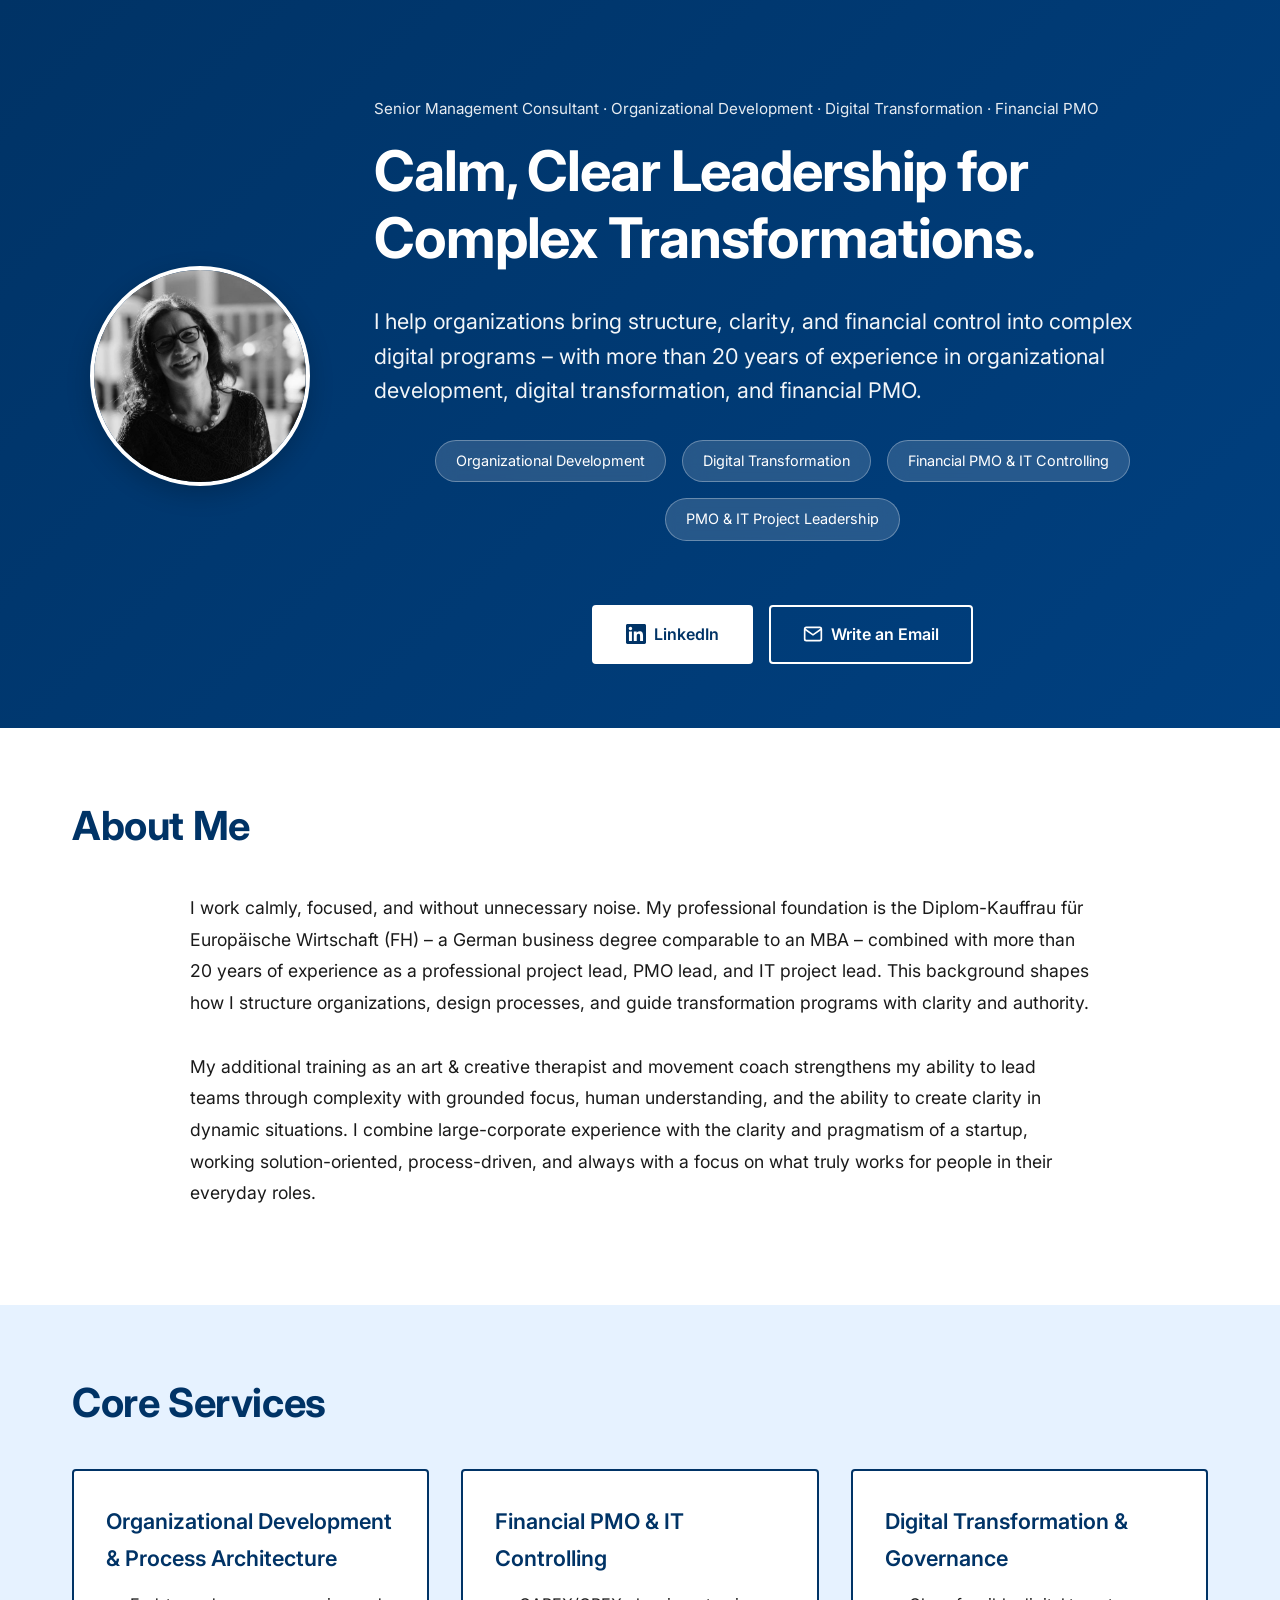
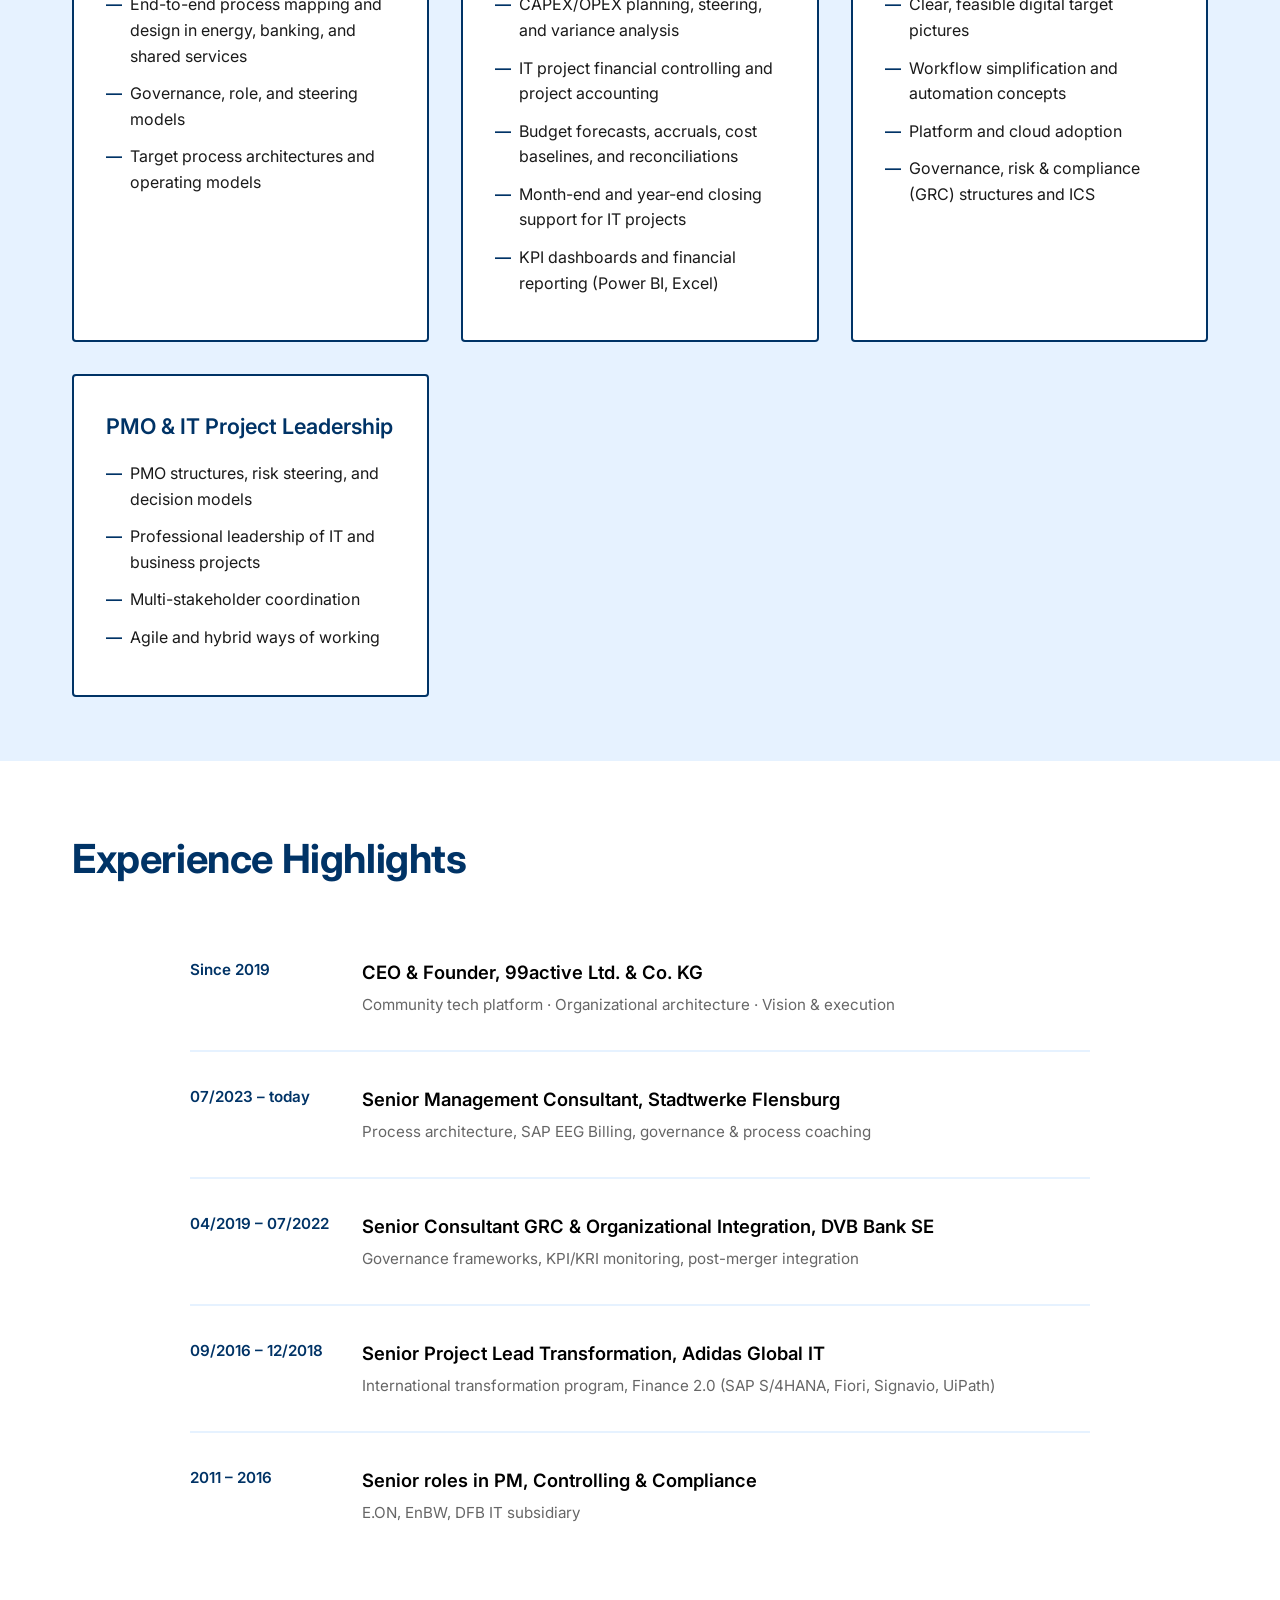
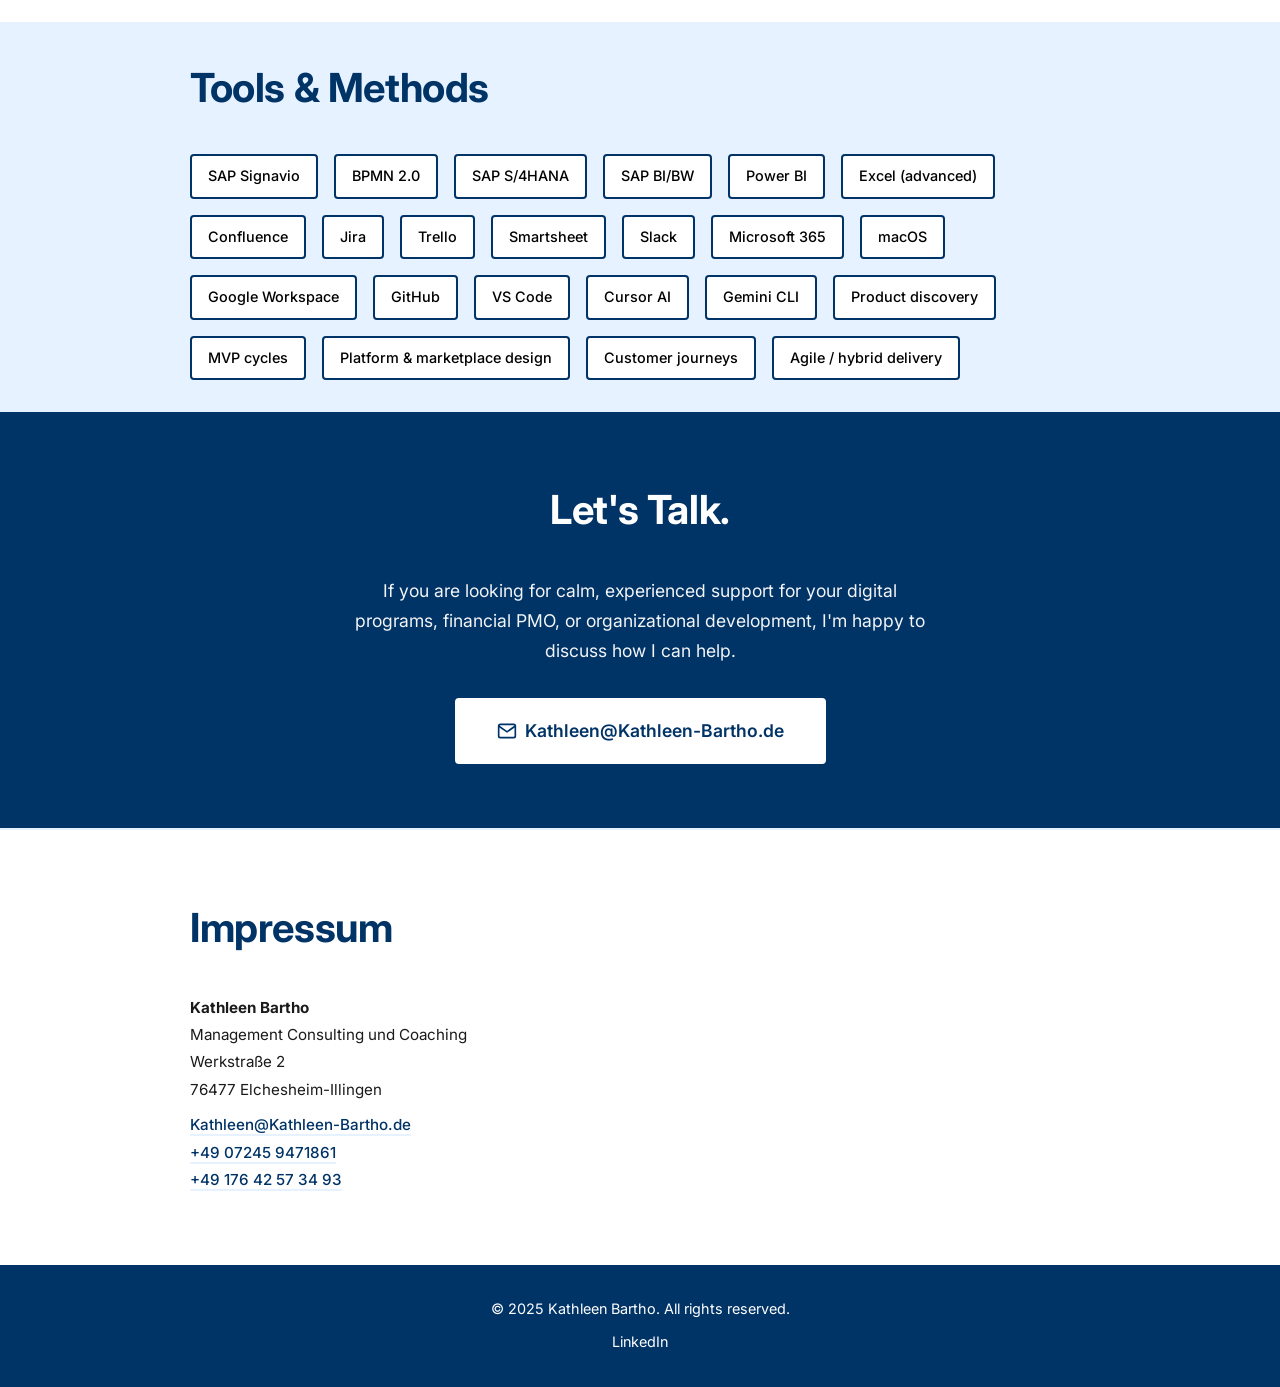
==== index.html @ 302cecbc "update" ====
<!DOCTYPE html>
<html lang="en">
<head>
    <meta charset="UTF-8">
    <meta name="viewport" content="width=device-width, initial-scale=1.0">
    <title>Kathleen Bartho - Senior Management Consultant</title>
    <link href="https://fonts.googleapis.com/css2?family=Inter:wght@300;400;500;600;700&display=swap" rel="stylesheet">
    <style>
        * {
            margin: 0;
            padding: 0;
            box-sizing: border-box;
        }

        :root {
            --color-deep-blue: #003366;
            --color-dark-blue: #004080;
            --color-light-blue: #E6F2FF;
            --color-white: #ffffff;
            --color-black: #000000;
            --color-text-dark: #1a1a1a;
            --color-text-light: #666666;
            --spacing-xs: 0.5rem;
            --spacing-sm: 1rem;
            --spacing-md: 2rem;
            --spacing-lg: 4rem;
            --spacing-xl: 6rem;
        }

        body {
            font-family: 'Inter', -apple-system, BlinkMacSystemFont, 'Segoe UI', sans-serif;
            color: var(--color-black);
            background-color: var(--color-white);
            line-height: 1.7;
            font-size: 16px;
            -webkit-font-smoothing: antialiased;
            -moz-osx-font-smoothing: grayscale;
        }

        .container {
            max-width: 1200px;
            margin: 0 auto;
            padding: 0 var(--spacing-md);
        }

        /* Hero Section */
        .hero {
            padding: var(--spacing-xl) var(--spacing-md) var(--spacing-lg);
            text-align: center;
            background: linear-gradient(135deg, var(--color-deep-blue) 0%, var(--color-dark-blue) 100%);
            color: var(--color-white);
        }

        .hero-with-image {
            display: flex;
            align-items: center;
            gap: var(--spacing-lg);
            text-align: left;
            max-width: 1100px;
            margin: 0 auto;
        }

        .hero-image {
            flex-shrink: 0;
        }

        .hero-image img {
            width: 220px;
            height: 220px;
            border-radius: 50%;
            border: 4px solid var(--color-white);
            object-fit: cover;
            box-shadow: 0 8px 24px rgba(0, 0, 0, 0.2);
        }

        .hero-content {
            flex: 1;
        }

        .hero .tagline {
            font-size: 0.95rem;
            color: rgba(255, 255, 255, 0.9);
            margin-bottom: var(--spacing-sm);
            font-weight: 400;
        }

        .hero h1 {
            font-size: clamp(2rem, 5vw, 3.5rem);
            font-weight: 700;
            color: var(--color-white);
            margin-bottom: var(--spacing-md);
            letter-spacing: -0.02em;
            line-height: 1.2;
        }

        .hero .subheadline {
            font-size: clamp(1.1rem, 2vw, 1.35rem);
            color: rgba(255, 255, 255, 0.95);
            max-width: 900px;
            margin: 0 auto var(--spacing-md);
            font-weight: 400;
            line-height: 1.6;
        }

        .hero .tags {
            display: flex;
            flex-wrap: wrap;
            justify-content: center;
            gap: var(--spacing-sm);
            margin: var(--spacing-md) auto var(--spacing-lg);
            max-width: 800px;
        }

        .hero .tag {
            display: inline-block;
            padding: 0.5rem 1.25rem;
            background-color: rgba(255, 255, 255, 0.15);
            border: 1px solid rgba(255, 255, 255, 0.3);
            border-radius: 50px;
            font-size: 0.9rem;
            color: var(--color-white);
            font-weight: 400;
            backdrop-filter: blur(10px);
        }

        .hero .cta-buttons {
            display: flex;
            gap: var(--spacing-sm);
            justify-content: center;
            flex-wrap: wrap;
            margin-top: var(--spacing-md);
        }

        .btn-primary {
            display: inline-flex;
            align-items: center;
            gap: 0.5rem;
            padding: 0.875rem 2rem;
            background-color: var(--color-white);
            color: var(--color-deep-blue);
            text-decoration: none;
            border-radius: 4px;
            font-weight: 600;
            font-size: 1rem;
            transition: all 0.2s ease;
            border: 2px solid var(--color-white);
        }

        .btn-primary:hover {
            background-color: transparent;
            color: var(--color-white);
            transform: translateY(-2px);
            box-shadow: 0 4px 12px rgba(0, 0, 0, 0.2);
        }

        .btn-secondary {
            display: inline-flex;
            align-items: center;
            gap: 0.5rem;
            padding: 0.875rem 2rem;
            background-color: transparent;
            color: var(--color-white);
            text-decoration: none;
            border: 2px solid var(--color-white);
            border-radius: 4px;
            font-weight: 600;
            font-size: 1rem;
            transition: all 0.2s ease;
        }

        .btn-secondary:hover {
            background-color: var(--color-white);
            color: var(--color-deep-blue);
            transform: translateY(-2px);
            box-shadow: 0 4px 12px rgba(0, 0, 0, 0.2);
        }

        .btn-icon {
            width: 20px;
            height: 20px;
        }

        /* Section Styles */
        section {
            padding: var(--spacing-lg) var(--spacing-md);
        }

        section h2 {
            font-size: clamp(1.75rem, 4vw, 2.5rem);
            font-weight: 700;
            color: var(--color-deep-blue);
            margin-bottom: var(--spacing-md);
            letter-spacing: -0.01em;
        }

        section h3 {
            font-size: 1.5rem;
            font-weight: 600;
            color: var(--color-deep-blue);
            margin-bottom: var(--spacing-sm);
        }

        /* About Section */
        .about {
            background-color: var(--color-white);
        }

        .about-content {
            max-width: 900px;
            margin: 0 auto;
            font-size: 1.1rem;
            line-height: 1.8;
            color: var(--color-text-dark);
        }

        .about-content p {
            margin-bottom: var(--spacing-md);
        }

        /* Services Section */
        .services {
            background-color: var(--color-light-blue);
        }

        .services-grid {
            display: grid;
            grid-template-columns: repeat(auto-fit, minmax(280px, 1fr));
            gap: var(--spacing-md);
            margin-top: var(--spacing-md);
        }

        .service-card {
            background-color: var(--color-white);
            padding: var(--spacing-md);
            border: 2px solid var(--color-deep-blue);
            border-radius: 4px;
            transition: all 0.2s ease;
        }

        .service-card:hover {
            box-shadow: 0 8px 24px rgba(0, 51, 102, 0.15);
            transform: translateY(-4px);
            border-color: var(--color-dark-blue);
        }

        .service-card h3 {
            font-size: 1.35rem;
            margin-bottom: var(--spacing-sm);
            color: var(--color-deep-blue);
        }

        .service-card ul {
            list-style: none;
            padding: 0;
        }

        .service-card li {
            padding-left: 1.5rem;
            position: relative;
            margin-bottom: 0.75rem;
            color: var(--color-text-dark);
            line-height: 1.6;
        }

        .service-card li:before {
            content: "—";
            position: absolute;
            left: 0;
            color: var(--color-deep-blue);
            font-weight: 600;
        }

        /* Experience Section */
        .experience {
            background-color: var(--color-white);
        }

        .experience-list {
            max-width: 900px;
            margin: 0 auto;
        }

        .experience-item {
            display: flex;
            gap: var(--spacing-md);
            padding: var(--spacing-md) 0;
            border-bottom: 2px solid var(--color-light-blue);
        }

        .experience-item:last-child {
            border-bottom: none;
        }

        .experience-date {
            min-width: 140px;
            font-weight: 600;
            color: var(--color-deep-blue);
            font-size: 0.95rem;
        }

        .experience-content h4 {
            font-size: 1.15rem;
            font-weight: 600;
            color: var(--color-black);
            margin-bottom: 0.25rem;
        }

        .experience-content p {
            color: var(--color-text-light);
            font-size: 0.95rem;
        }

        /* Tools Section */
        .tools {
            background-color: var(--color-light-blue);
            padding: var(--spacing-md) var(--spacing-md);
        }

        .tools-content {
            max-width: 900px;
            margin: 0 auto;
        }

        .tools-grid {
            display: flex;
            flex-wrap: wrap;
            gap: var(--spacing-sm);
            margin-top: var(--spacing-md);
        }

        .tool-tag {
            display: inline-block;
            padding: 0.5rem 1rem;
            background-color: var(--color-white);
            border: 2px solid var(--color-deep-blue);
            border-radius: 4px;
            font-size: 0.9rem;
            color: var(--color-black);
            font-weight: 500;
        }

        /* Contact Section */
        .contact {
            background-color: var(--color-deep-blue);
            color: var(--color-white);
            padding: var(--spacing-lg) var(--spacing-md);
        }

        .contact h2 {
            color: var(--color-white);
        }

        .contact-content {
            max-width: 600px;
            margin: 0 auto;
            text-align: center;
        }

        .contact-intro {
            font-size: 1.1rem;
            color: rgba(255, 255, 255, 0.95);
            margin-bottom: var(--spacing-md);
            line-height: 1.7;
        }

        .contact-email {
            margin-top: var(--spacing-md);
        }

        .contact-email a {
            display: inline-flex;
            align-items: center;
            gap: 0.5rem;
            padding: 1rem 2.5rem;
            background-color: var(--color-white);
            color: var(--color-deep-blue);
            text-decoration: none;
            border-radius: 4px;
            font-weight: 600;
            font-size: 1.1rem;
            transition: all 0.2s ease;
            border: 2px solid var(--color-white);
        }

        .contact-email a:hover {
            background-color: transparent;
            color: var(--color-white);
            transform: translateY(-2px);
            box-shadow: 0 4px 12px rgba(0, 0, 0, 0.2);
        }

        /* Imprint Section */
        .imprint {
            background-color: var(--color-white);
            padding: var(--spacing-lg) var(--spacing-md);
            border-top: 2px solid var(--color-light-blue);
        }

        .imprint-content {
            max-width: 900px;
            margin: 0 auto;
        }

        .imprint h2 {
            margin-bottom: var(--spacing-md);
        }

        .imprint-info {
            font-size: 0.95rem;
            line-height: 1.8;
            color: var(--color-text-dark);
        }

        .imprint-info p {
            margin-bottom: 0.5rem;
        }

        .imprint-info a {
            color: var(--color-deep-blue);
            text-decoration: none;
            border-bottom: 2px solid var(--color-light-blue);
            transition: border-color 0.2s ease;
            font-weight: 500;
        }

        .imprint-info a:hover {
            border-bottom-color: var(--color-deep-blue);
        }

        /* Footer */
        footer {
            background-color: var(--color-deep-blue);
            padding: var(--spacing-md);
            text-align: center;
            color: var(--color-white);
            font-size: 0.9rem;
        }

        .footer-links {
            margin-top: var(--spacing-xs);
            display: flex;
            gap: var(--spacing-sm);
            justify-content: center;
            flex-wrap: wrap;
        }

        .footer-links a {
            color: var(--color-white);
            text-decoration: none;
            border-bottom: 1px solid transparent;
            transition: border-color 0.2s ease;
        }

        .footer-links a:hover {
            border-bottom-color: var(--color-white);
        }

        /* Responsive */
        @media (max-width: 768px) {
            .hero {
                padding: var(--spacing-md) var(--spacing-sm) var(--spacing-md);
            }

            .hero-with-image {
                flex-direction: column;
                text-align: center;
                gap: var(--spacing-md);
            }

            .hero-image img {
                width: 180px;
                height: 180px;
            }

            .hero-content {
                text-align: center;
            }

            .hero .tags,
            .hero .cta-buttons {
                justify-content: center;
            }

            section {
                padding: var(--spacing-md) var(--spacing-sm);
            }

            .experience-item {
                flex-direction: column;
                gap: var(--spacing-xs);
            }

            .experience-date {
                min-width: auto;
            }

            .services-grid {
                grid-template-columns: 1fr;
            }

            .cta-buttons {
                flex-direction: column;
            }

            .btn-primary,
            .btn-secondary {
                width: 100%;
                justify-content: center;
            }

            .contact-email a {
                width: 100%;
                justify-content: center;
            }
        }
    </style>
</head>
<body>
    <!-- Hero Section -->
    <section class="hero">
        <div class="container">
            <div class="hero-with-image">
                <div class="hero-image">
                    <img src="Kathleen.jpg" alt="Kathleen Bartho">
                </div>
                <div class="hero-content">
                    <p class="tagline">Senior Management Consultant · Organizational Development · Digital Transformation · Financial PMO</p>
                    <h1>Calm, Clear Leadership for Complex Transformations.</h1>
                    <p class="subheadline">
                        I help organizations bring structure, clarity, and financial control into complex digital programs – with more than 20 years of experience in organizational development, digital transformation, and financial PMO.
                    </p>
                    <div class="tags">
                        <span class="tag">Organizational Development</span>
                        <span class="tag">Digital Transformation</span>
                        <span class="tag">Financial PMO & IT Controlling</span>
                        <span class="tag">PMO & IT Project Leadership</span>
                    </div>
                    <div class="cta-buttons">
                        <a href="https://www.linkedin.com/in/kathleen-bartho-7923b4167/" target="_blank" rel="noopener noreferrer" class="btn-primary">
                            <svg class="btn-icon" viewBox="0 0 24 24" fill="currentColor">
                                <path d="M20.447 20.452h-3.554v-5.569c0-1.328-.027-3.037-1.852-3.037-1.853 0-2.136 1.445-2.136 2.939v5.667H9.351V9h3.414v1.561h.046c.477-.9 1.637-1.85 3.37-1.85 3.601 0 4.267 2.37 4.267 5.455v6.286zM5.337 7.433c-1.144 0-2.063-.926-2.063-2.065 0-1.138.92-2.063 2.063-2.063 1.14 0 2.064.925 2.064 2.063 0 1.139-.925 2.065-2.064 2.065zm1.782 13.019H3.555V9h3.564v11.452zM22.225 0H1.771C.792 0 0 .774 0 1.729v20.542C0 23.227.792 24 1.771 24h20.451C23.2 24 24 23.227 24 22.271V1.729C24 .774 23.2 0 22.222 0h.003z"/>
                            </svg>
                            LinkedIn
                        </a>
                        <a href="mailto:Kathleen@Kathleen-Bartho.de" class="btn-secondary">
                            <svg class="btn-icon" viewBox="0 0 24 24" fill="none" stroke="currentColor" stroke-width="2">
                                <path d="M4 4h16c1.1 0 2 .9 2 2v12c0 1.1-.9 2-2 2H4c-1.1 0-2-.9-2-2V6c0-1.1.9-2 2-2z"/>
                                <polyline points="22,6 12,13 2,6"/>
                            </svg>
                            Write an Email
                        </a>
                    </div>
                </div>
            </div>
        </div>
    </section>

    <!-- About Me Section -->
    <section class="about">
        <div class="container">
            <h2>About Me</h2>
            <div class="about-content">
                <p>
                    I work calmly, focused, and without unnecessary noise. My professional foundation is the Diplom-Kauffrau für Europäische Wirtschaft (FH) – a German business degree comparable to an MBA – combined with more than 20 years of experience as a professional project lead, PMO lead, and IT project lead. This background shapes how I structure organizations, design processes, and guide transformation programs with clarity and authority.
                </p>
                <p>
                    My additional training as an art & creative therapist and movement coach strengthens my ability to lead teams through complexity with grounded focus, human understanding, and the ability to create clarity in dynamic situations. I combine large-corporate experience with the clarity and pragmatism of a startup, working solution-oriented, process-driven, and always with a focus on what truly works for people in their everyday roles.
                </p>
            </div>
        </div>
    </section>

    <!-- Core Services Section -->
    <section class="services">
        <div class="container">
            <h2>Core Services</h2>
            <div class="services-grid">
                <div class="service-card">
                    <h3>Organizational Development & Process Architecture</h3>
                    <ul>
                        <li>End-to-end process mapping and design in energy, banking, and shared services</li>
                        <li>Governance, role, and steering models</li>
                        <li>Target process architectures and operating models</li>
                    </ul>
                </div>
                <div class="service-card">
                    <h3>Financial PMO & IT Controlling</h3>
                    <ul>
                        <li>CAPEX/OPEX planning, steering, and variance analysis</li>
                        <li>IT project financial controlling and project accounting</li>
                        <li>Budget forecasts, accruals, cost baselines, and reconciliations</li>
                        <li>Month-end and year-end closing support for IT projects</li>
                        <li>KPI dashboards and financial reporting (Power BI, Excel)</li>
                    </ul>
                </div>
                <div class="service-card">
                    <h3>Digital Transformation & Governance</h3>
                    <ul>
                        <li>Clear, feasible digital target pictures</li>
                        <li>Workflow simplification and automation concepts</li>
                        <li>Platform and cloud adoption</li>
                        <li>Governance, risk & compliance (GRC) structures and ICS</li>
                    </ul>
                </div>
                <div class="service-card">
                    <h3>PMO & IT Project Leadership</h3>
                    <ul>
                        <li>PMO structures, risk steering, and decision models</li>
                        <li>Professional leadership of IT and business projects</li>
                        <li>Multi-stakeholder coordination</li>
                        <li>Agile and hybrid ways of working</li>
                    </ul>
                </div>
            </div>
        </div>
    </section>

    <!-- Experience Highlights Section -->
    <section class="experience">
        <div class="container">
            <h2>Experience Highlights</h2>
            <div class="experience-list">
                <div class="experience-item">
                    <div class="experience-date">Since 2019</div>
                    <div class="experience-content">
                        <h4>CEO & Founder, 99active Ltd. & Co. KG</h4>
                        <p>Community tech platform · Organizational architecture · Vision & execution</p>
                    </div>
                </div>
                <div class="experience-item">
                    <div class="experience-date">07/2023 – today</div>
                    <div class="experience-content">
                        <h4>Senior Management Consultant, Stadtwerke Flensburg</h4>
                        <p>Process architecture, SAP EEG Billing, governance & process coaching</p>
                    </div>
                </div>
                <div class="experience-item">
                    <div class="experience-date">04/2019 – 07/2022</div>
                    <div class="experience-content">
                        <h4>Senior Consultant GRC & Organizational Integration, DVB Bank SE</h4>
                        <p>Governance frameworks, KPI/KRI monitoring, post-merger integration</p>
                    </div>
                </div>
                <div class="experience-item">
                    <div class="experience-date">09/2016 – 12/2018</div>
                    <div class="experience-content">
                        <h4>Senior Project Lead Transformation, Adidas Global IT</h4>
                        <p>International transformation program, Finance 2.0 (SAP S/4HANA, Fiori, Signavio, UiPath)</p>
                    </div>
                </div>
                <div class="experience-item">
                    <div class="experience-date">2011 – 2016</div>
                    <div class="experience-content">
                        <h4>Senior roles in PM, Controlling & Compliance</h4>
                        <p>E.ON, EnBW, DFB IT subsidiary</p>
                    </div>
                </div>
            </div>
        </div>
    </section>

    <!-- Tools & Methods Section -->
    <section class="tools">
        <div class="container">
            <div class="tools-content">
                <h2>Tools & Methods</h2>
                <div class="tools-grid">
                    <span class="tool-tag">SAP Signavio</span>
                    <span class="tool-tag">BPMN 2.0</span>
                    <span class="tool-tag">SAP S/4HANA</span>
                    <span class="tool-tag">SAP BI/BW</span>
                    <span class="tool-tag">Power BI</span>
                    <span class="tool-tag">Excel (advanced)</span>
                    <span class="tool-tag">Confluence</span>
                    <span class="tool-tag">Jira</span>
                    <span class="tool-tag">Trello</span>
                    <span class="tool-tag">Smartsheet</span>
                    <span class="tool-tag">Slack</span>
                    <span class="tool-tag">Microsoft 365</span>
                    <span class="tool-tag">macOS</span>
                    <span class="tool-tag">Google Workspace</span>
                    <span class="tool-tag">GitHub</span>
                    <span class="tool-tag">VS Code</span>
                    <span class="tool-tag">Cursor AI</span>
                    <span class="tool-tag">Gemini CLI</span>
                    <span class="tool-tag">Product discovery</span>
                    <span class="tool-tag">MVP cycles</span>
                    <span class="tool-tag">Platform & marketplace design</span>
                    <span class="tool-tag">Customer journeys</span>
                    <span class="tool-tag">Agile / hybrid delivery</span>
                </div>
            </div>
        </div>
    </section>

    <!-- Contact Section -->
    <section class="contact" id="contact">
        <div class="container">
            <div class="contact-content">
                <h2>Let's Talk.</h2>
                <p class="contact-intro">
                    If you are looking for calm, experienced support for your digital programs, financial PMO, or organizational development, I'm happy to discuss how I can help.
                </p>
                <div class="contact-email">
                    <a href="mailto:Kathleen@Kathleen-Bartho.de">
                        <svg class="btn-icon" viewBox="0 0 24 24" fill="none" stroke="currentColor" stroke-width="2">
                            <path d="M4 4h16c1.1 0 2 .9 2 2v12c0 1.1-.9 2-2 2H4c-1.1 0-2-.9-2-2V6c0-1.1.9-2 2-2z"/>
                            <polyline points="22,6 12,13 2,6"/>
                        </svg>
                        Kathleen@Kathleen-Bartho.de
                    </a>
                </div>
            </div>
        </div>
    </section>

    <!-- Imprint Section -->
    <section class="imprint">
        <div class="container">
            <div class="imprint-content">
                <h2>Impressum</h2>
                <div class="imprint-info">
                    <p><strong>Kathleen Bartho</strong><br>
                    Management Consulting und Coaching<br>
                    Werkstraße 2<br>
                    76477 Elchesheim-Illingen</p>
                    <p>
                        <a href="mailto:Kathleen@Kathleen-Bartho.de">Kathleen@Kathleen-Bartho.de</a><br>
                        <a href="tel:+4972459471861">+49 07245 9471861</a><br>
                        <a href="tel:+4917642573493">+49 176 42 57 34 93</a>
                    </p>
                </div>
            </div>
        </div>
    </section>

    <!-- Footer -->
    <footer>
        <div class="container">
            <p>&copy; 2025 Kathleen Bartho. All rights reserved.</p>
            <div class="footer-links">
                <a href="https://www.linkedin.com/in/kathleen-bartho-7923b4167/" target="_blank" rel="noopener noreferrer">LinkedIn</a>
            </div>
        </div>
    </footer>
</body>
</html>
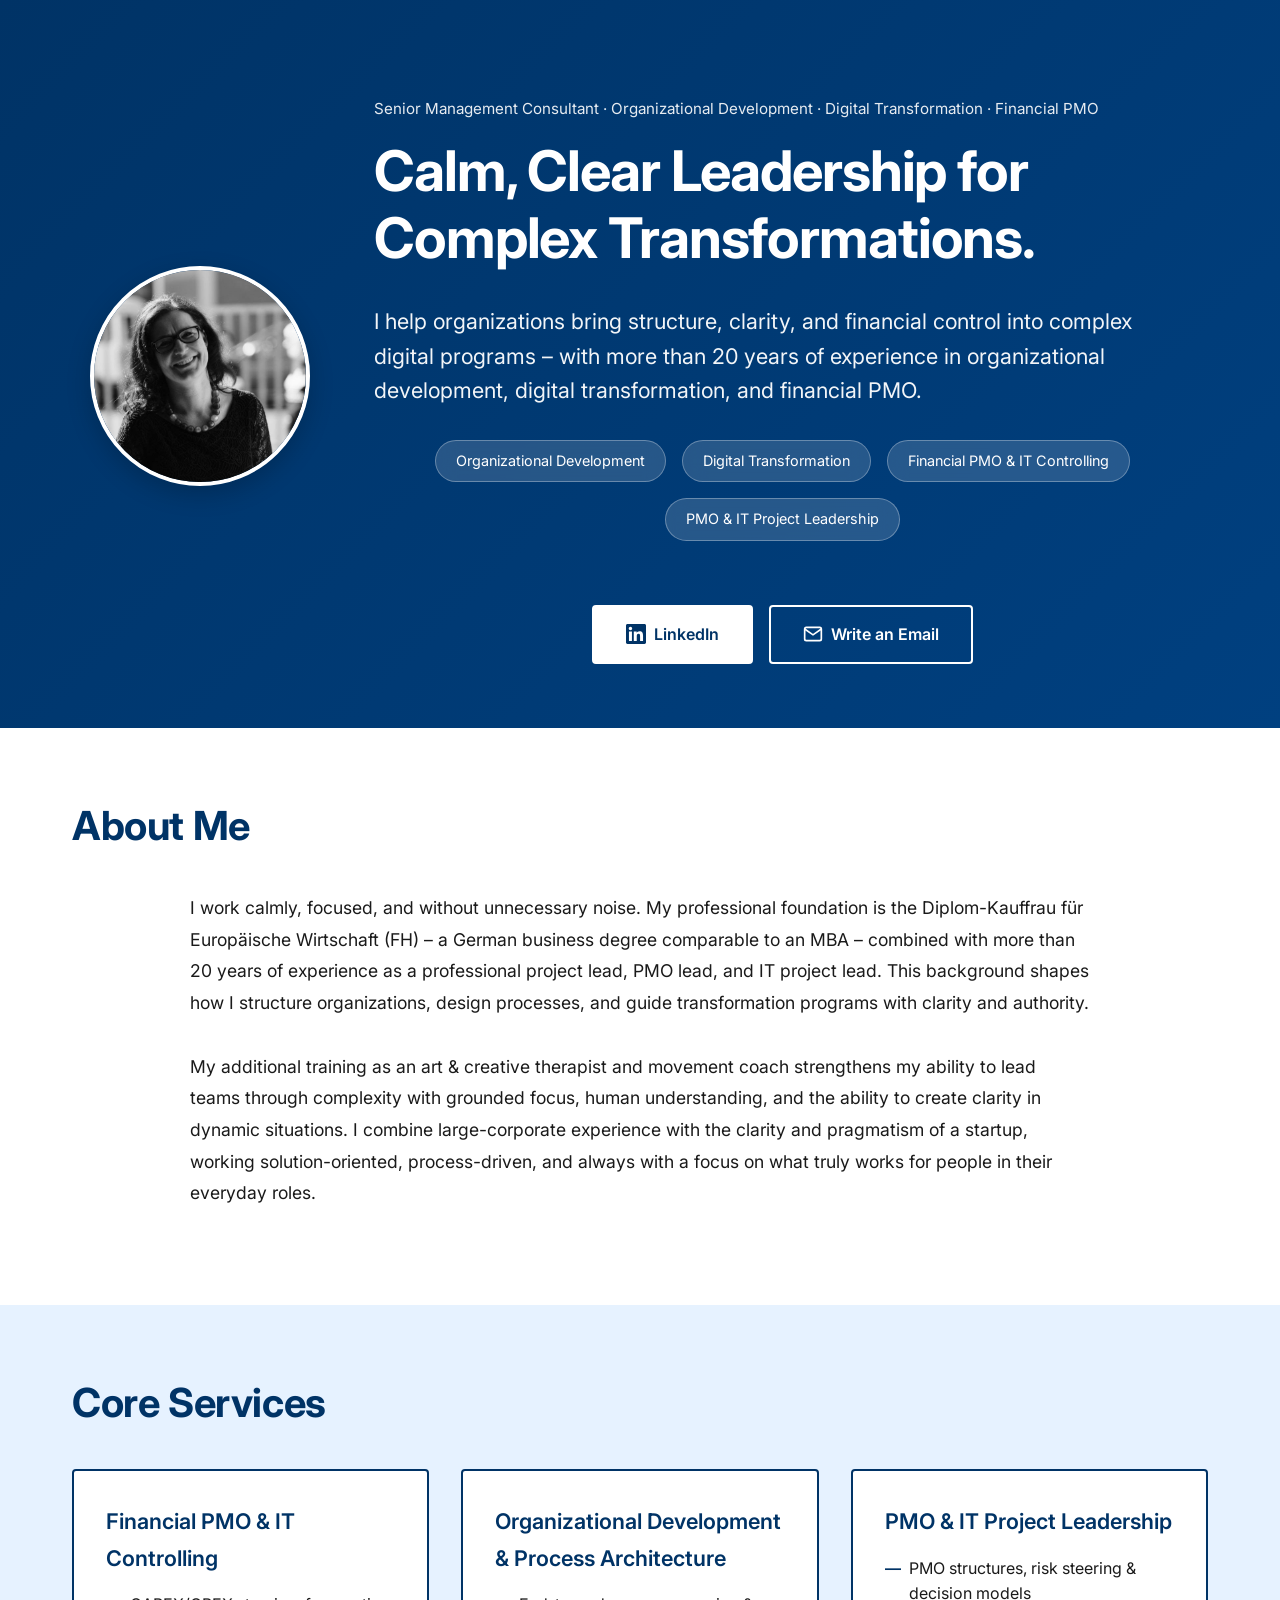
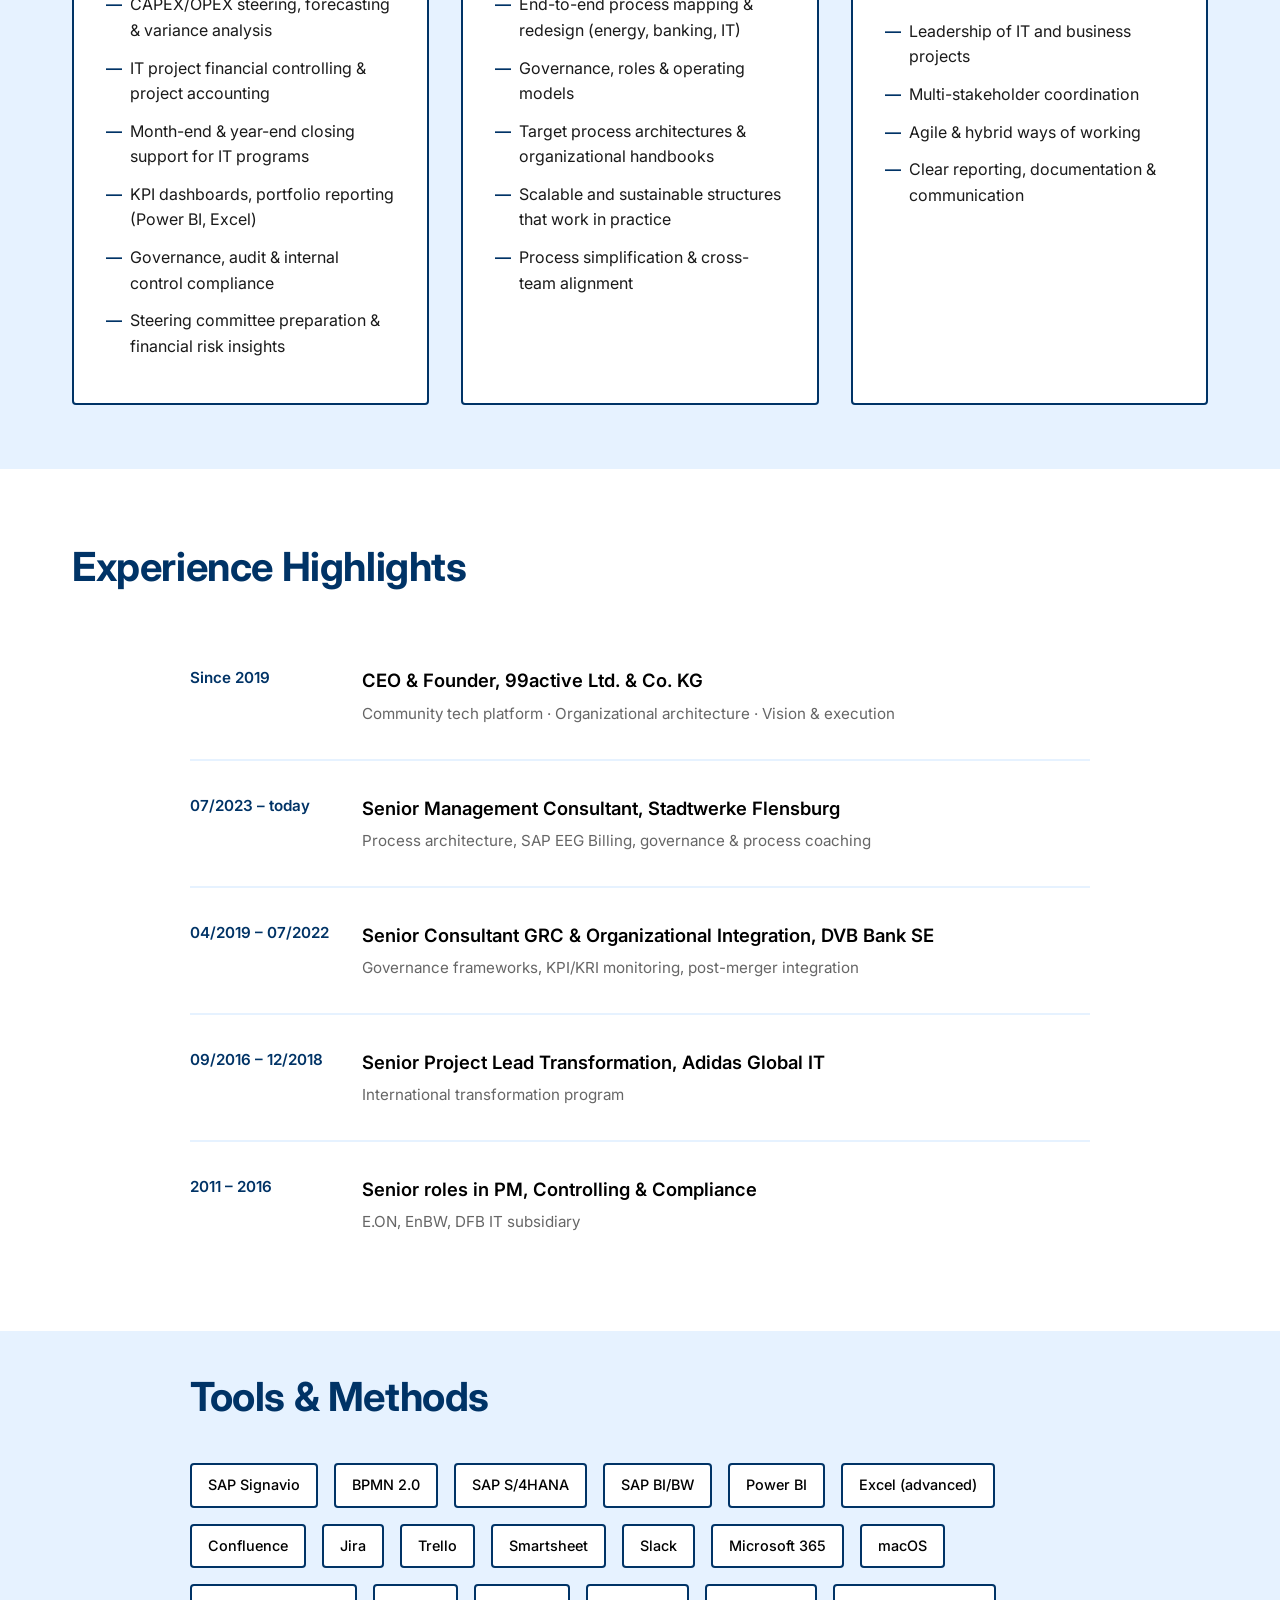
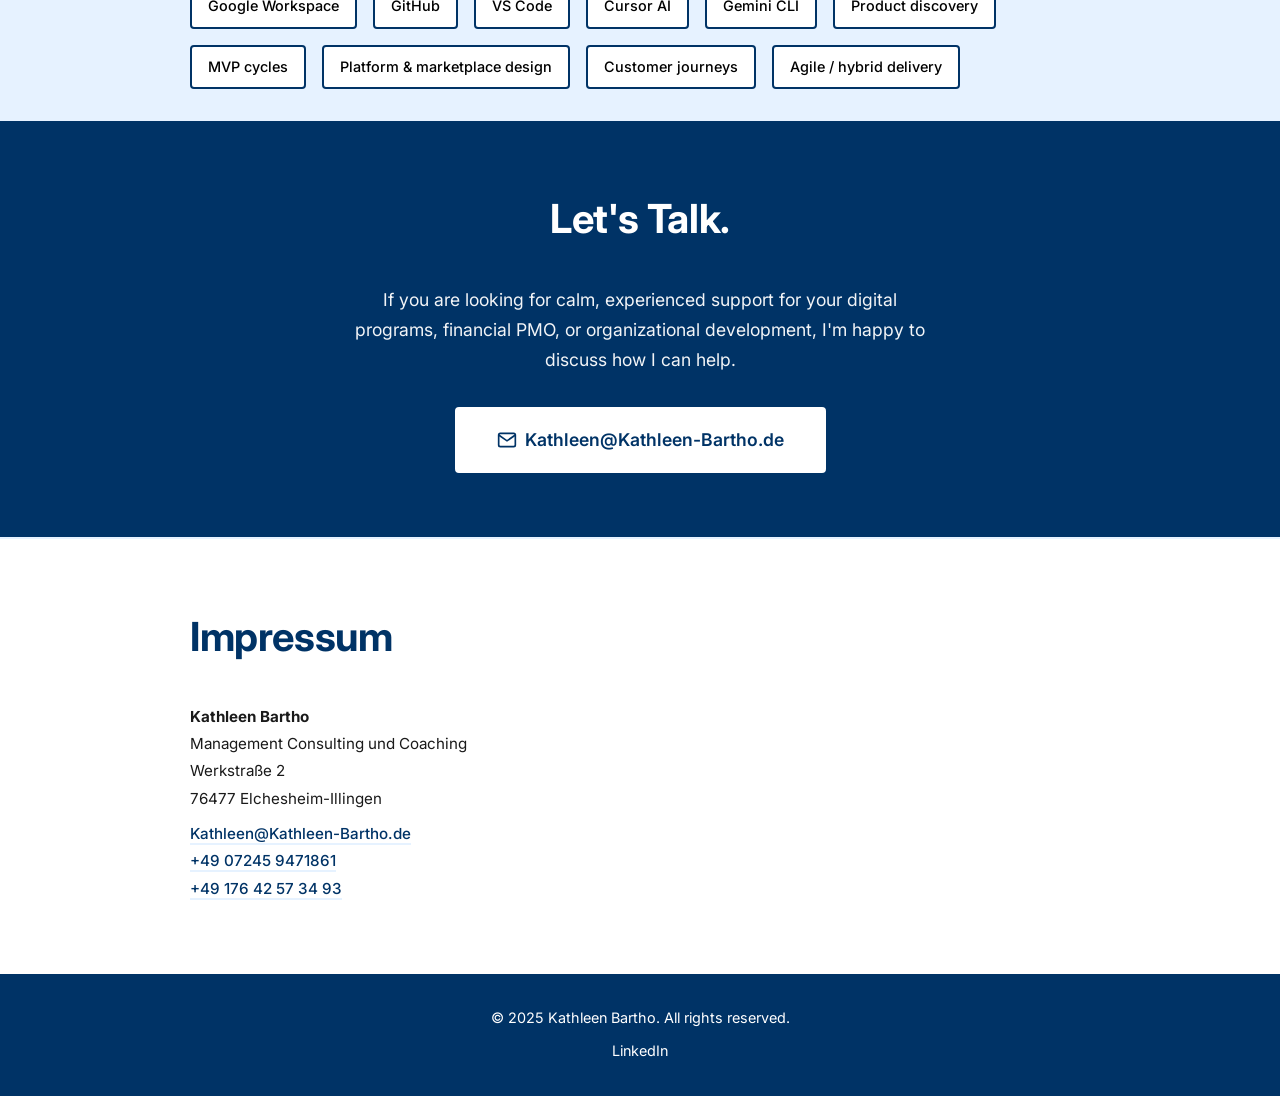
==== commit 442ba2c8: "update" ====
--- a/index.html
+++ b/index.html
@@ -224,7 +224,7 @@
 
         .services-grid {
             display: grid;
-            grid-template-columns: repeat(auto-fit, minmax(280px, 1fr));
+            grid-template-columns: repeat(3, 1fr);
             gap: var(--spacing-md);
             margin-top: var(--spacing-md);
         }
@@ -456,6 +456,12 @@
         }
 
         /* Responsive */
+        @media (max-width: 1024px) {
+            .services-grid {
+                grid-template-columns: repeat(2, 1fr);
+            }
+        }
+
         @media (max-width: 768px) {
             .hero {
                 padding: var(--spacing-md) var(--spacing-sm) var(--spacing-md);
@@ -576,39 +582,34 @@
             <h2>Core Services</h2>
             <div class="services-grid">
                 <div class="service-card">
+                    <h3>Financial PMO & IT Controlling</h3>
+                    <ul>
+                        <li>CAPEX/OPEX steering, forecasting & variance analysis</li>
+                        <li>IT project financial controlling & project accounting</li>
+                        <li>Month-end & year-end closing support for IT programs</li>
+                        <li>KPI dashboards, portfolio reporting (Power BI, Excel)</li>
+                        <li>Governance, audit & internal control compliance</li>
+                        <li>Steering committee preparation & financial risk insights</li>
+                    </ul>
+                </div>
+                <div class="service-card">
                     <h3>Organizational Development & Process Architecture</h3>
                     <ul>
-                        <li>End-to-end process mapping and design in energy, banking, and shared services</li>
-                        <li>Governance, role, and steering models</li>
-                        <li>Target process architectures and operating models</li>
-                    </ul>
-                </div>
-                <div class="service-card">
-                    <h3>Financial PMO & IT Controlling</h3>
-                    <ul>
-                        <li>CAPEX/OPEX planning, steering, and variance analysis</li>
-                        <li>IT project financial controlling and project accounting</li>
-                        <li>Budget forecasts, accruals, cost baselines, and reconciliations</li>
-                        <li>Month-end and year-end closing support for IT projects</li>
-                        <li>KPI dashboards and financial reporting (Power BI, Excel)</li>
-                    </ul>
-                </div>
-                <div class="service-card">
-                    <h3>Digital Transformation & Governance</h3>
-                    <ul>
-                        <li>Clear, feasible digital target pictures</li>
-                        <li>Workflow simplification and automation concepts</li>
-                        <li>Platform and cloud adoption</li>
-                        <li>Governance, risk & compliance (GRC) structures and ICS</li>
+                        <li>End-to-end process mapping & redesign (energy, banking, IT)</li>
+                        <li>Governance, roles & operating models</li>
+                        <li>Target process architectures & organizational handbooks</li>
+                        <li>Scalable and sustainable structures that work in practice</li>
+                        <li>Process simplification & cross-team alignment</li>
                     </ul>
                 </div>
                 <div class="service-card">
                     <h3>PMO & IT Project Leadership</h3>
                     <ul>
-                        <li>PMO structures, risk steering, and decision models</li>
-                        <li>Professional leadership of IT and business projects</li>
+                        <li>PMO structures, risk steering & decision models</li>
+                        <li>Leadership of IT and business projects</li>
                         <li>Multi-stakeholder coordination</li>
-                        <li>Agile and hybrid ways of working</li>
+                        <li>Agile & hybrid ways of working</li>
+                        <li>Clear reporting, documentation & communication</li>
                     </ul>
                 </div>
             </div>
@@ -645,7 +646,7 @@
                     <div class="experience-date">09/2016 – 12/2018</div>
                     <div class="experience-content">
                         <h4>Senior Project Lead Transformation, Adidas Global IT</h4>
-                        <p>International transformation program, Finance 2.0 (SAP S/4HANA, Fiori, Signavio, UiPath)</p>
+                        <p>International transformation program</p>
                     </div>
                 </div>
                 <div class="experience-item">
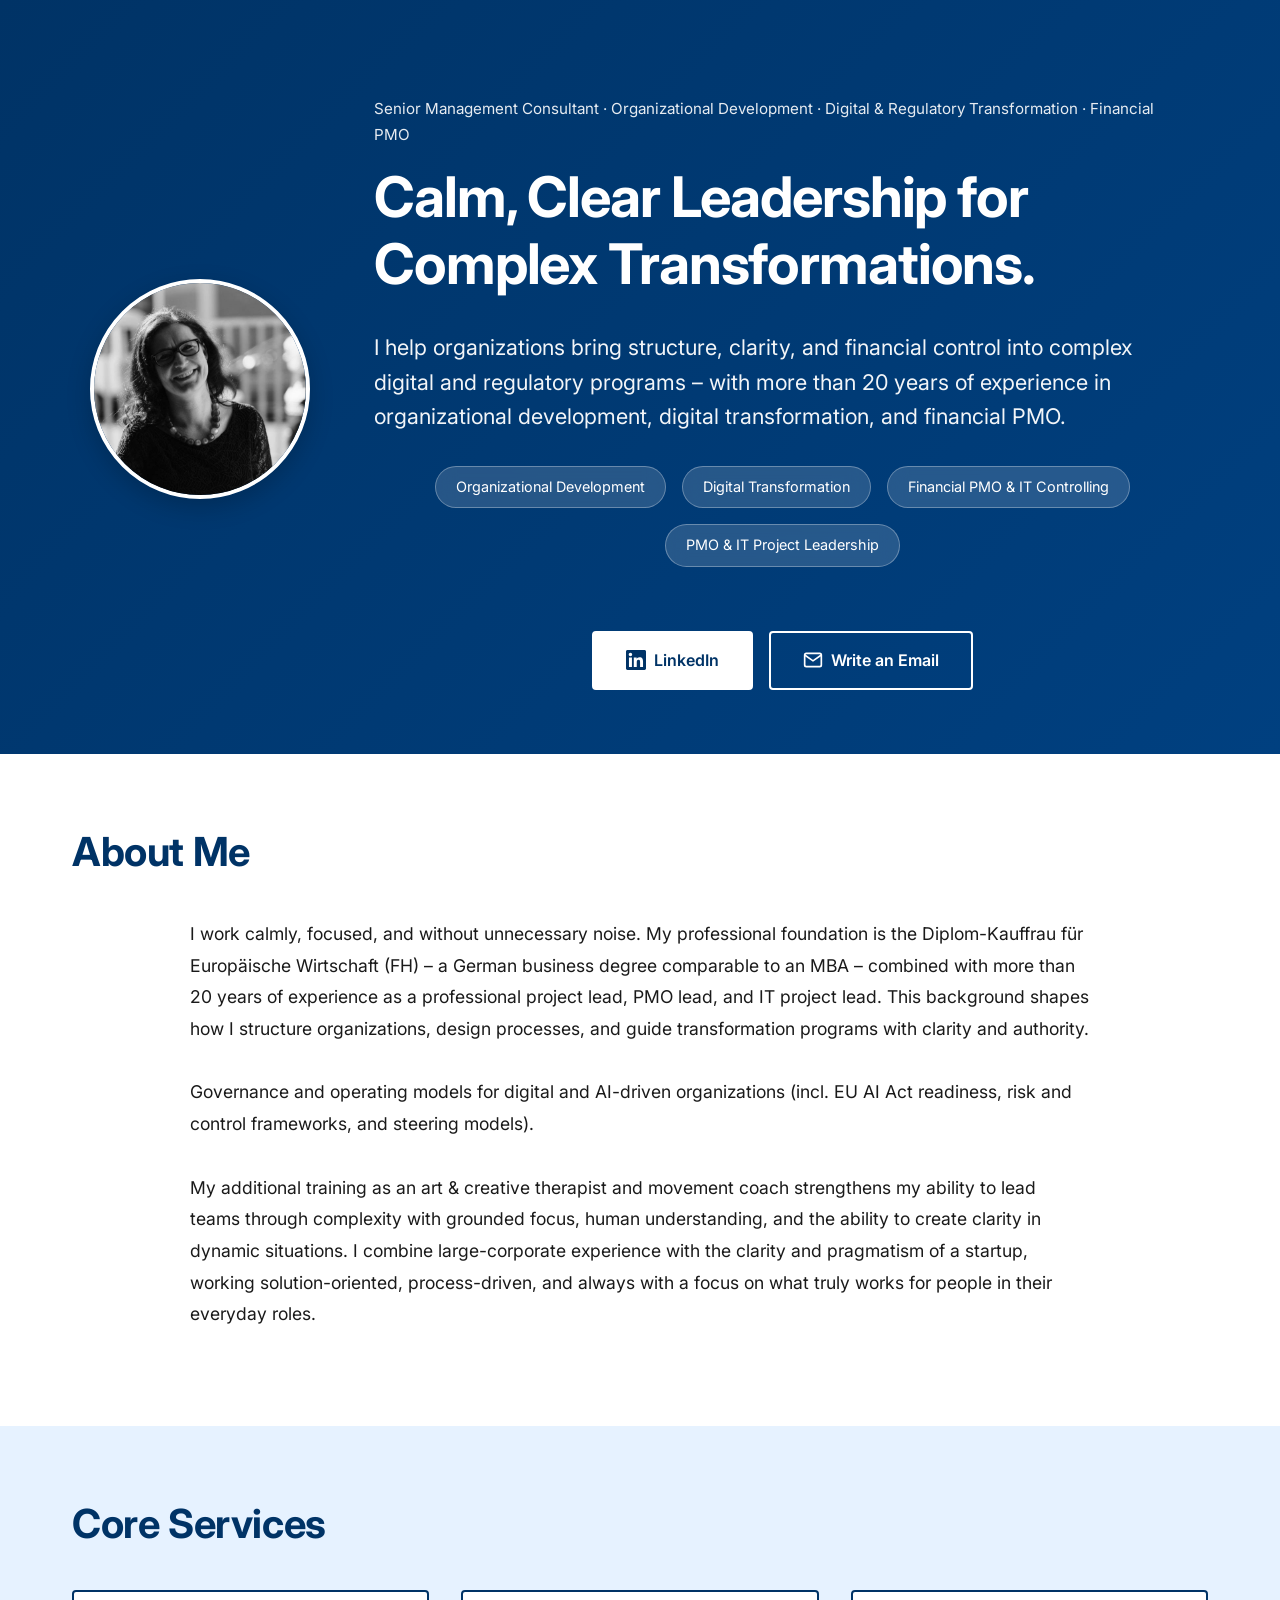
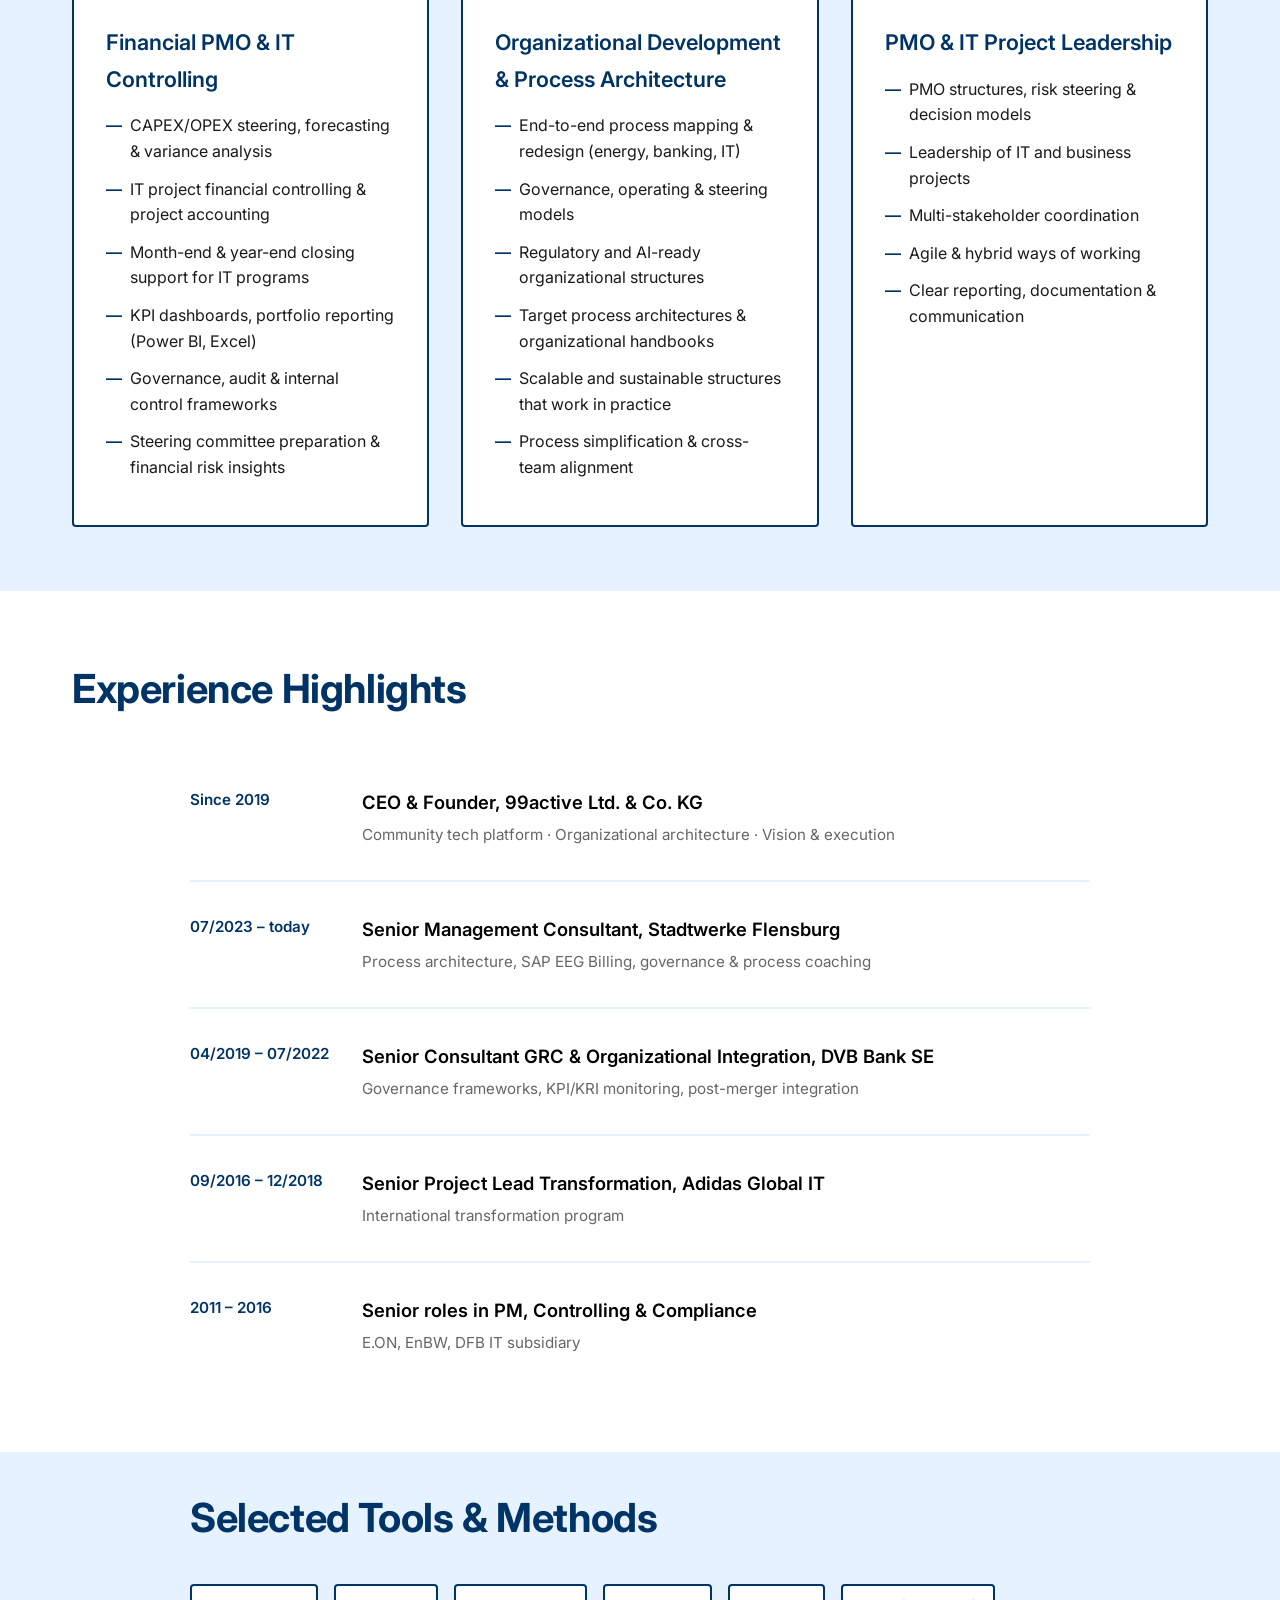
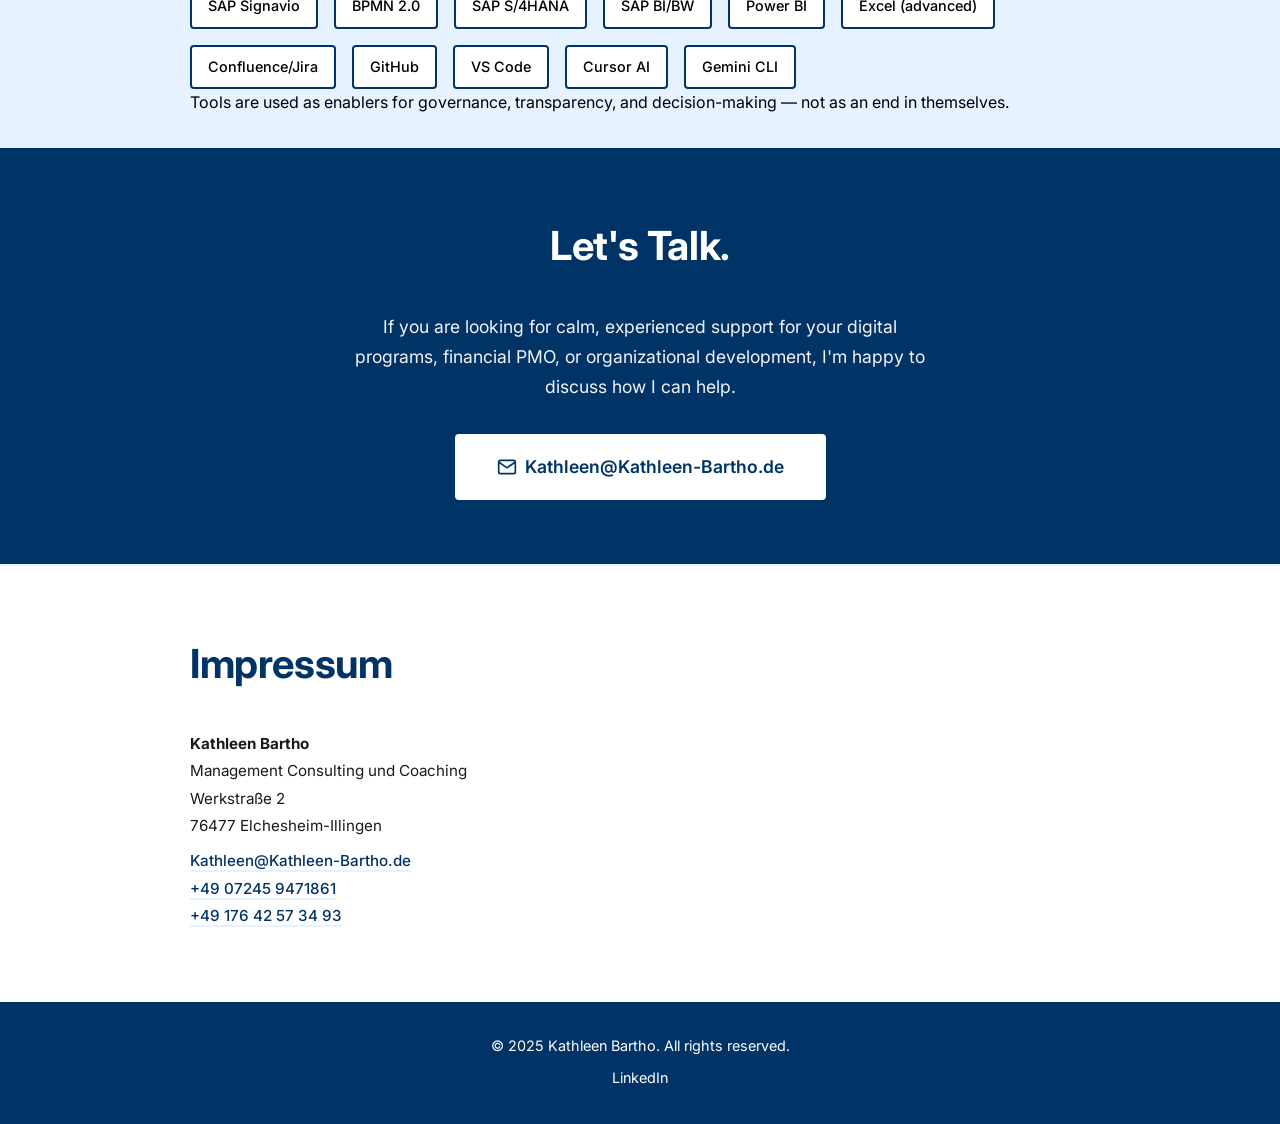
==== commit 7ef44265: "update 2026" ====
--- a/index.html
+++ b/index.html
@@ -530,10 +530,10 @@
                     <img src="Kathleen.jpg" alt="Kathleen Bartho">
                 </div>
                 <div class="hero-content">
-                    <p class="tagline">Senior Management Consultant · Organizational Development · Digital Transformation · Financial PMO</p>
+                    <p class="tagline">Senior Management Consultant · Organizational Development · Digital & Regulatory Transformation · Financial PMO</p>
                     <h1>Calm, Clear Leadership for Complex Transformations.</h1>
                     <p class="subheadline">
-                        I help organizations bring structure, clarity, and financial control into complex digital programs – with more than 20 years of experience in organizational development, digital transformation, and financial PMO.
+                        I help organizations bring structure, clarity, and financial control into complex digital and regulatory programs – with more than 20 years of experience in organizational development, digital transformation, and financial PMO.
                     </p>
                     <div class="tags">
                         <span class="tag">Organizational Development</span>
@@ -568,10 +568,13 @@
             <div class="about-content">
                 <p>
                     I work calmly, focused, and without unnecessary noise. My professional foundation is the Diplom-Kauffrau für Europäische Wirtschaft (FH) – a German business degree comparable to an MBA – combined with more than 20 years of experience as a professional project lead, PMO lead, and IT project lead. This background shapes how I structure organizations, design processes, and guide transformation programs with clarity and authority.
-                </p>
-                <p>
+                    </p>
+                    <p>
+                    Governance and operating models for digital and AI-driven organizations (incl. EU AI Act readiness, risk and control frameworks, and steering models).
+                    </p>   
+                    <p>
                     My additional training as an art & creative therapist and movement coach strengthens my ability to lead teams through complexity with grounded focus, human understanding, and the ability to create clarity in dynamic situations. I combine large-corporate experience with the clarity and pragmatism of a startup, working solution-oriented, process-driven, and always with a focus on what truly works for people in their everyday roles.
-                </p>
+                    </p>                    
             </div>
         </div>
     </section>
@@ -588,7 +591,7 @@
                         <li>IT project financial controlling & project accounting</li>
                         <li>Month-end & year-end closing support for IT programs</li>
                         <li>KPI dashboards, portfolio reporting (Power BI, Excel)</li>
-                        <li>Governance, audit & internal control compliance</li>
+                        <li>Governance, audit & internal control frameworks</li>
                         <li>Steering committee preparation & financial risk insights</li>
                     </ul>
                 </div>
@@ -596,7 +599,8 @@
                     <h3>Organizational Development & Process Architecture</h3>
                     <ul>
                         <li>End-to-end process mapping & redesign (energy, banking, IT)</li>
-                        <li>Governance, roles & operating models</li>
+                        <li>Governance, operating & steering models</li>
+                        <li>Regulatory and AI-ready organizational structures</li>
                         <li>Target process architectures & organizational handbooks</li>
                         <li>Scalable and sustainable structures that work in practice</li>
                         <li>Process simplification & cross-team alignment</li>
@@ -664,7 +668,7 @@
     <section class="tools">
         <div class="container">
             <div class="tools-content">
-                <h2>Tools & Methods</h2>
+                <h2>Selected Tools & Methods</h2>
                 <div class="tools-grid">
                     <span class="tool-tag">SAP Signavio</span>
                     <span class="tool-tag">BPMN 2.0</span>
@@ -672,24 +676,13 @@
                     <span class="tool-tag">SAP BI/BW</span>
                     <span class="tool-tag">Power BI</span>
                     <span class="tool-tag">Excel (advanced)</span>
-                    <span class="tool-tag">Confluence</span>
-                    <span class="tool-tag">Jira</span>
-                    <span class="tool-tag">Trello</span>
-                    <span class="tool-tag">Smartsheet</span>
-                    <span class="tool-tag">Slack</span>
-                    <span class="tool-tag">Microsoft 365</span>
-                    <span class="tool-tag">macOS</span>
-                    <span class="tool-tag">Google Workspace</span>
+                    <span class="tool-tag">Confluence/Jira</span>
                     <span class="tool-tag">GitHub</span>
                     <span class="tool-tag">VS Code</span>
                     <span class="tool-tag">Cursor AI</span>
                     <span class="tool-tag">Gemini CLI</span>
-                    <span class="tool-tag">Product discovery</span>
-                    <span class="tool-tag">MVP cycles</span>
-                    <span class="tool-tag">Platform & marketplace design</span>
-                    <span class="tool-tag">Customer journeys</span>
-                    <span class="tool-tag">Agile / hybrid delivery</span>
-                </div>
+                </div>
+                <p>Tools are used as enablers for governance, transparency, and decision-making — not as an end in themselves.</p>
             </div>
         </div>
     </section>
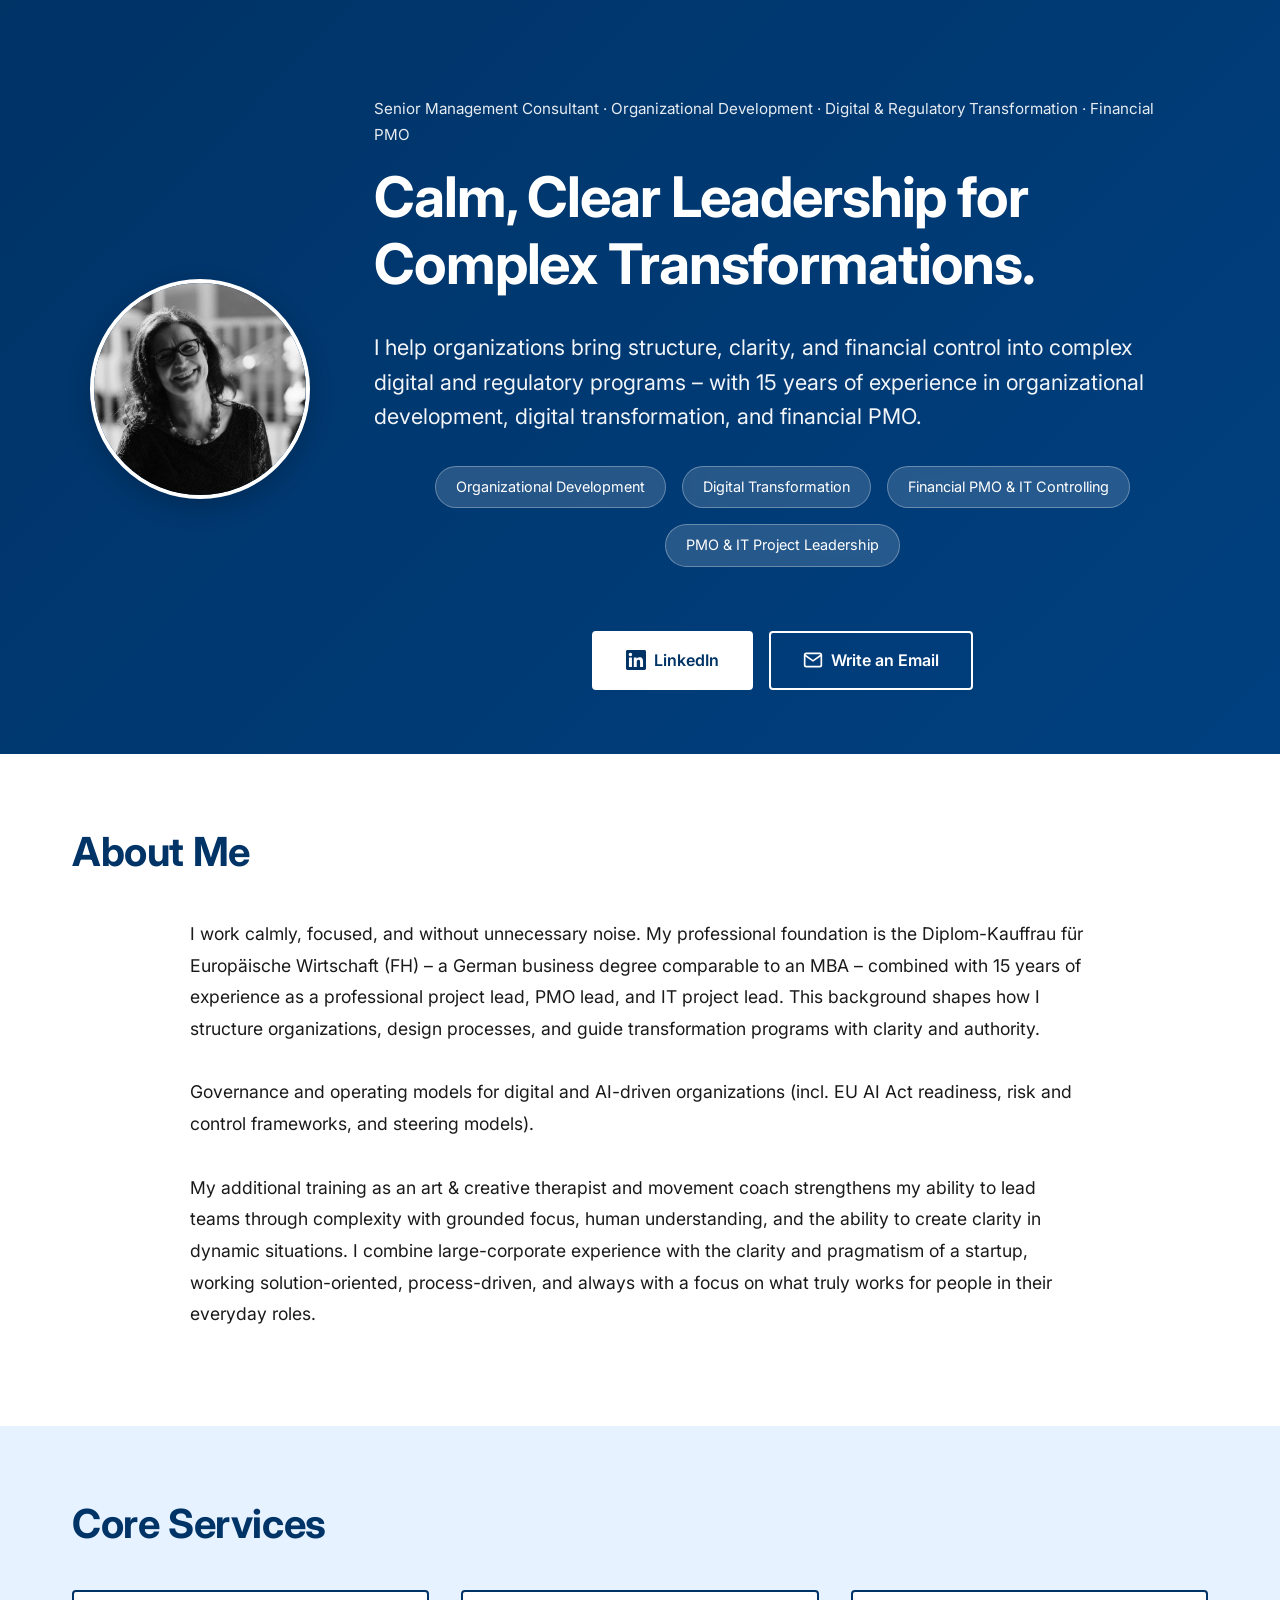
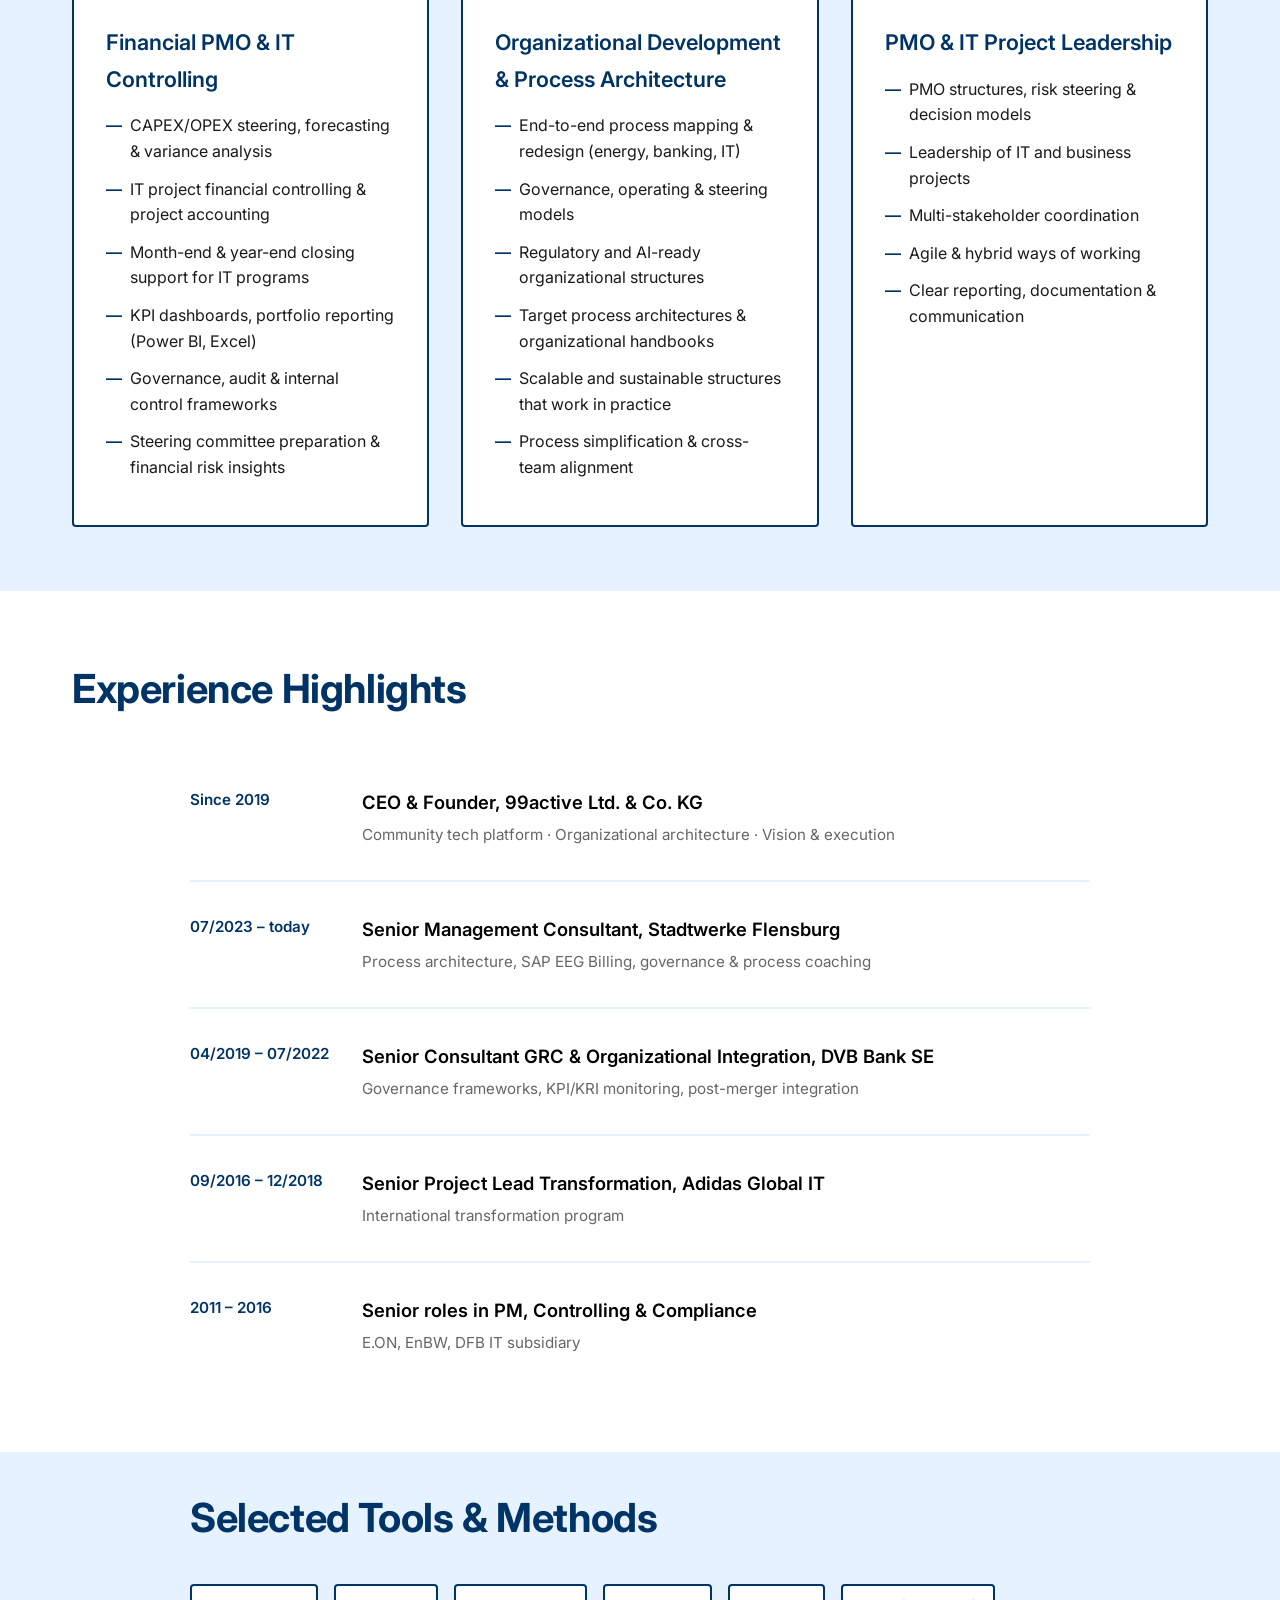
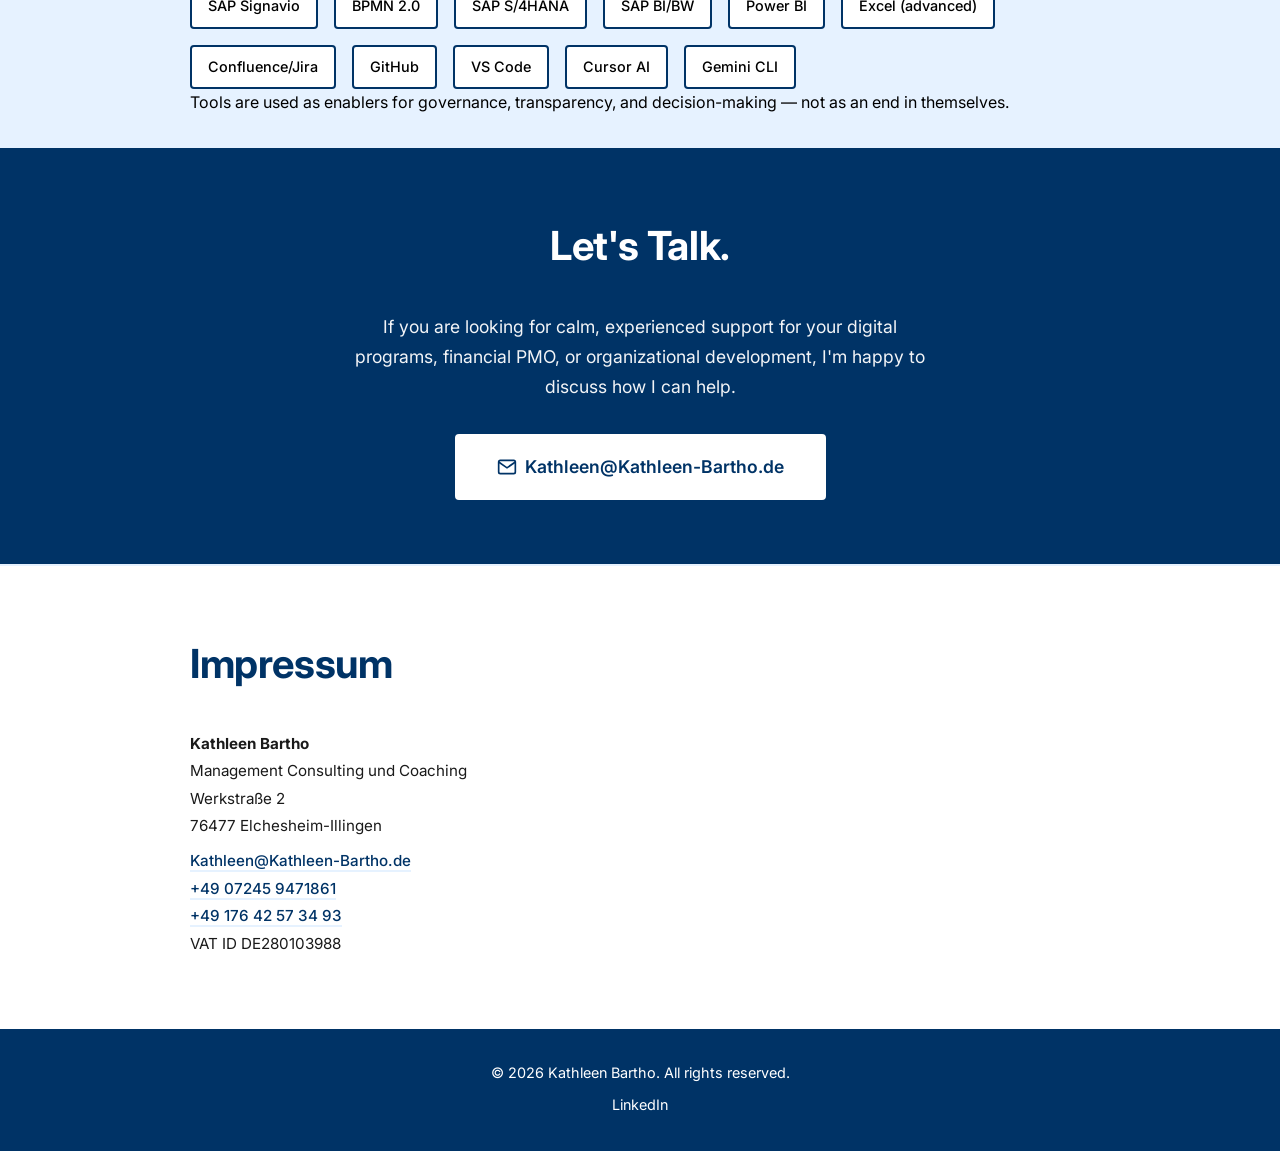
==== commit b8ed2180: "update" ====
--- a/index.html
+++ b/index.html
@@ -533,7 +533,7 @@
                     <p class="tagline">Senior Management Consultant · Organizational Development · Digital & Regulatory Transformation · Financial PMO</p>
                     <h1>Calm, Clear Leadership for Complex Transformations.</h1>
                     <p class="subheadline">
-                        I help organizations bring structure, clarity, and financial control into complex digital and regulatory programs – with more than 20 years of experience in organizational development, digital transformation, and financial PMO.
+                        I help organizations bring structure, clarity, and financial control into complex digital and regulatory programs – with 15 years of experience in organizational development, digital transformation, and financial PMO.
                     </p>
                     <div class="tags">
                         <span class="tag">Organizational Development</span>
@@ -567,7 +567,7 @@
             <h2>About Me</h2>
             <div class="about-content">
                 <p>
-                    I work calmly, focused, and without unnecessary noise. My professional foundation is the Diplom-Kauffrau für Europäische Wirtschaft (FH) – a German business degree comparable to an MBA – combined with more than 20 years of experience as a professional project lead, PMO lead, and IT project lead. This background shapes how I structure organizations, design processes, and guide transformation programs with clarity and authority.
+                    I work calmly, focused, and without unnecessary noise. My professional foundation is the Diplom-Kauffrau für Europäische Wirtschaft (FH) – a German business degree comparable to an MBA – combined with 15 years of experience as a professional project lead, PMO lead, and IT project lead. This background shapes how I structure organizations, design processes, and guide transformation programs with clarity and authority.
                     </p>
                     <p>
                     Governance and operating models for digital and AI-driven organizations (incl. EU AI Act readiness, risk and control frameworks, and steering models).
@@ -721,7 +721,8 @@
                     <p>
                         <a href="mailto:Kathleen@Kathleen-Bartho.de">Kathleen@Kathleen-Bartho.de</a><br>
                         <a href="tel:+4972459471861">+49 07245 9471861</a><br>
-                        <a href="tel:+4917642573493">+49 176 42 57 34 93</a>
+                        <a href="tel:+4917642573493">+49 176 42 57 34 93</a><br>
+                        VAT ID DE280103988
                     </p>
                 </div>
             </div>
@@ -731,7 +732,7 @@
     <!-- Footer -->
     <footer>
         <div class="container">
-            <p>&copy; 2025 Kathleen Bartho. All rights reserved.</p>
+            <p>&copy; 2026 Kathleen Bartho. All rights reserved.</p>
             <div class="footer-links">
                 <a href="https://www.linkedin.com/in/kathleen-bartho-7923b4167/" target="_blank" rel="noopener noreferrer">LinkedIn</a>
             </div>
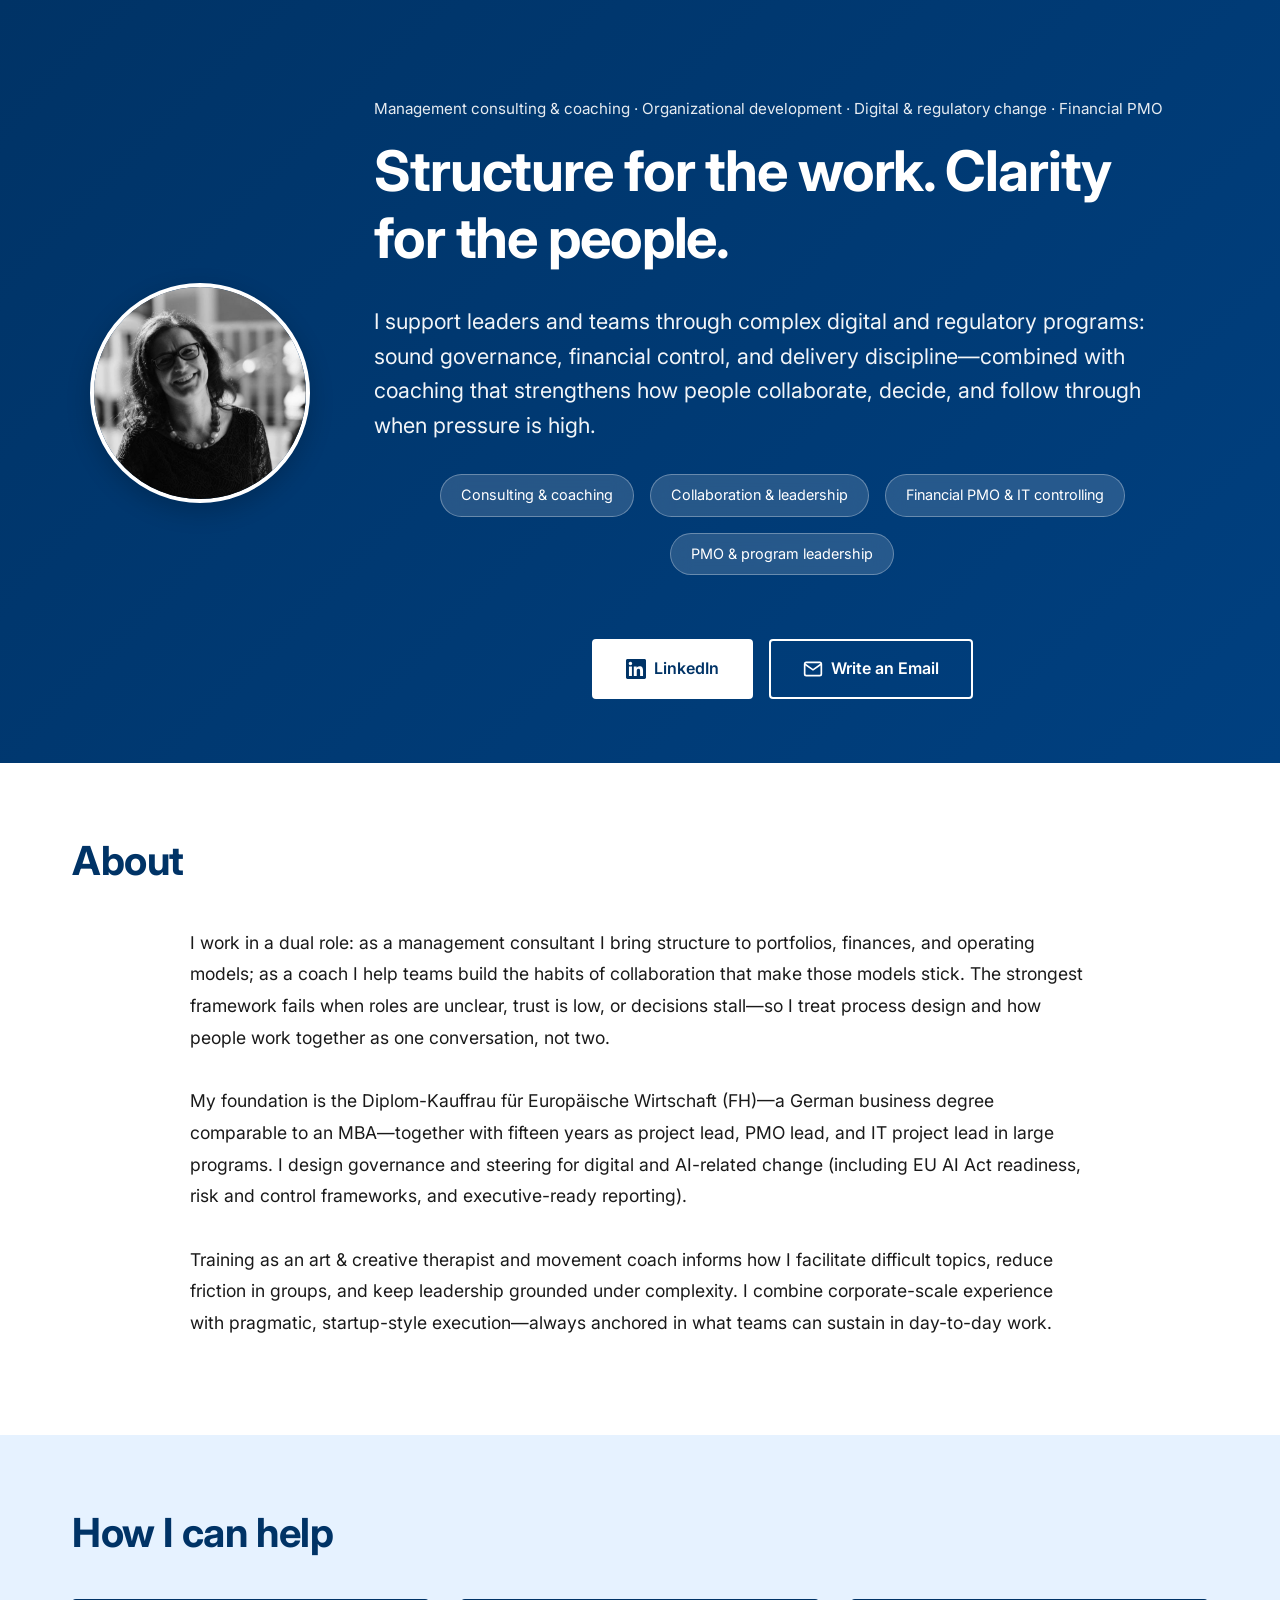
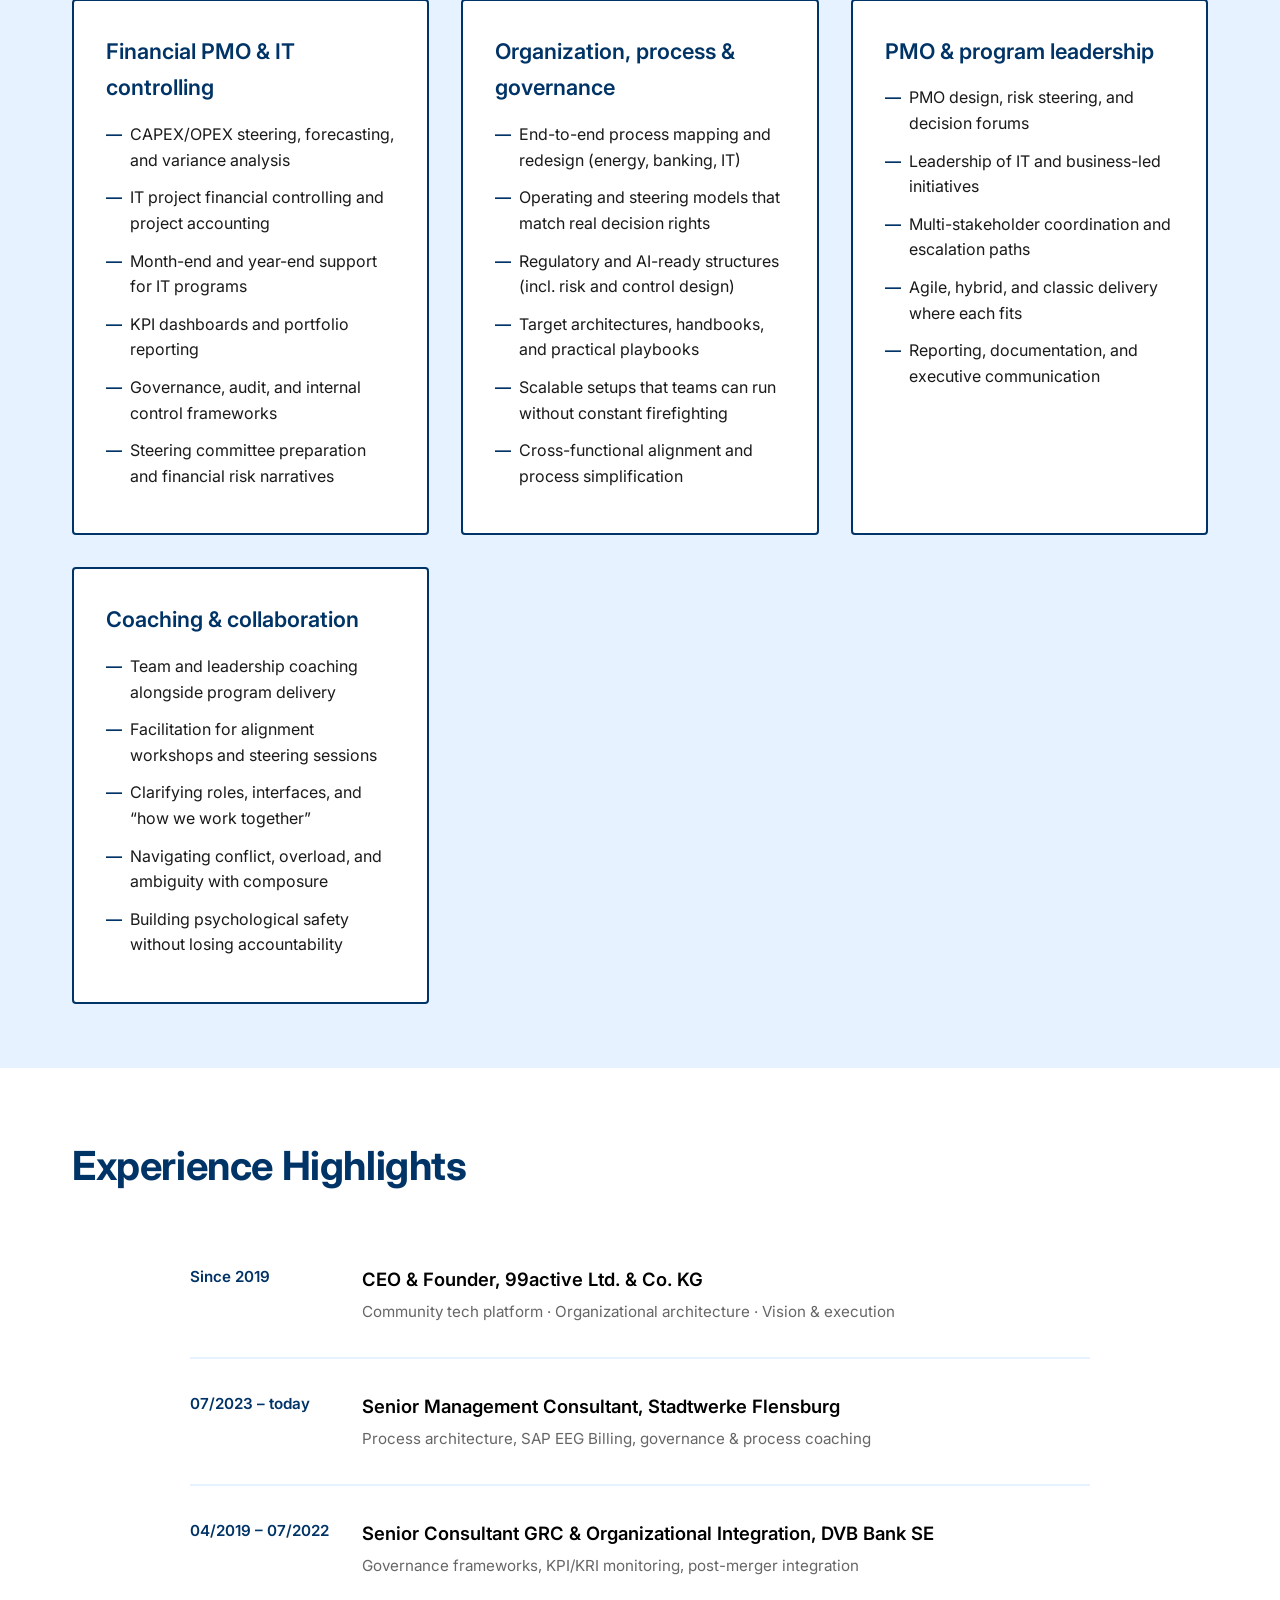
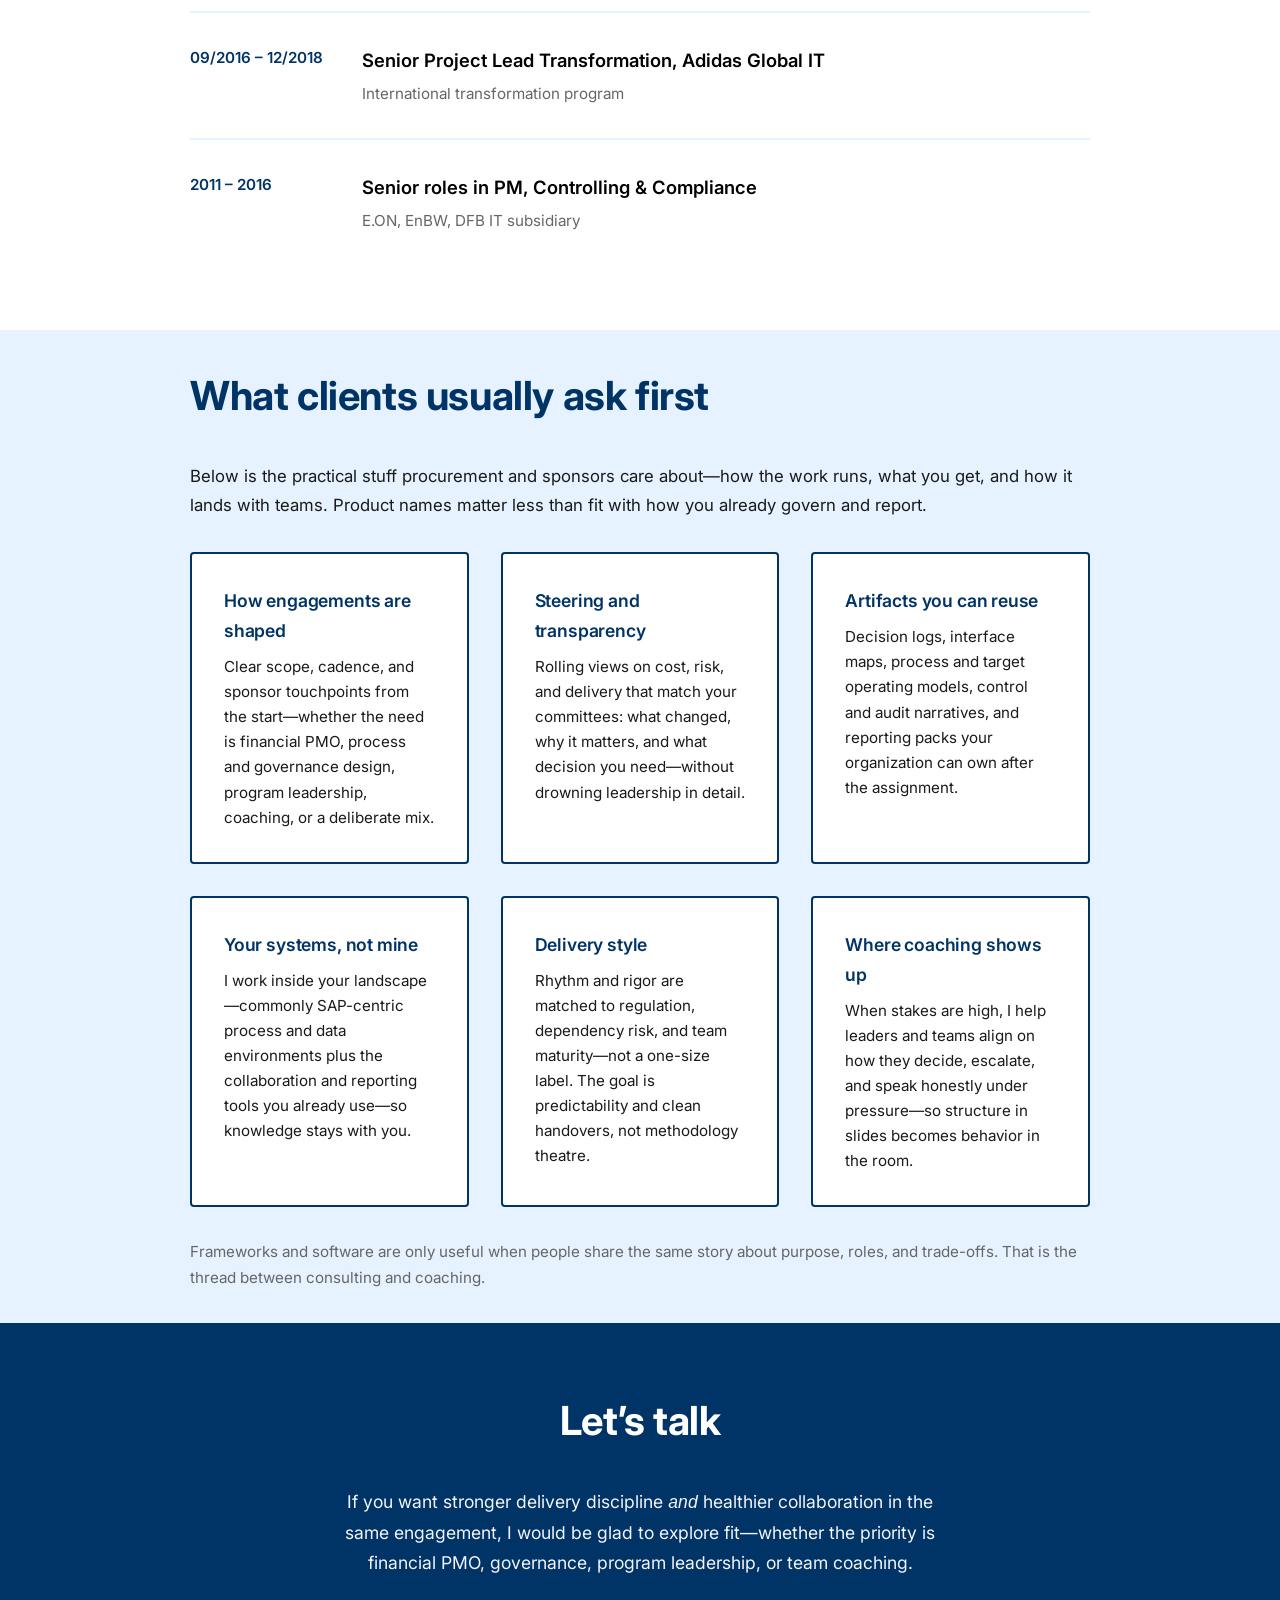
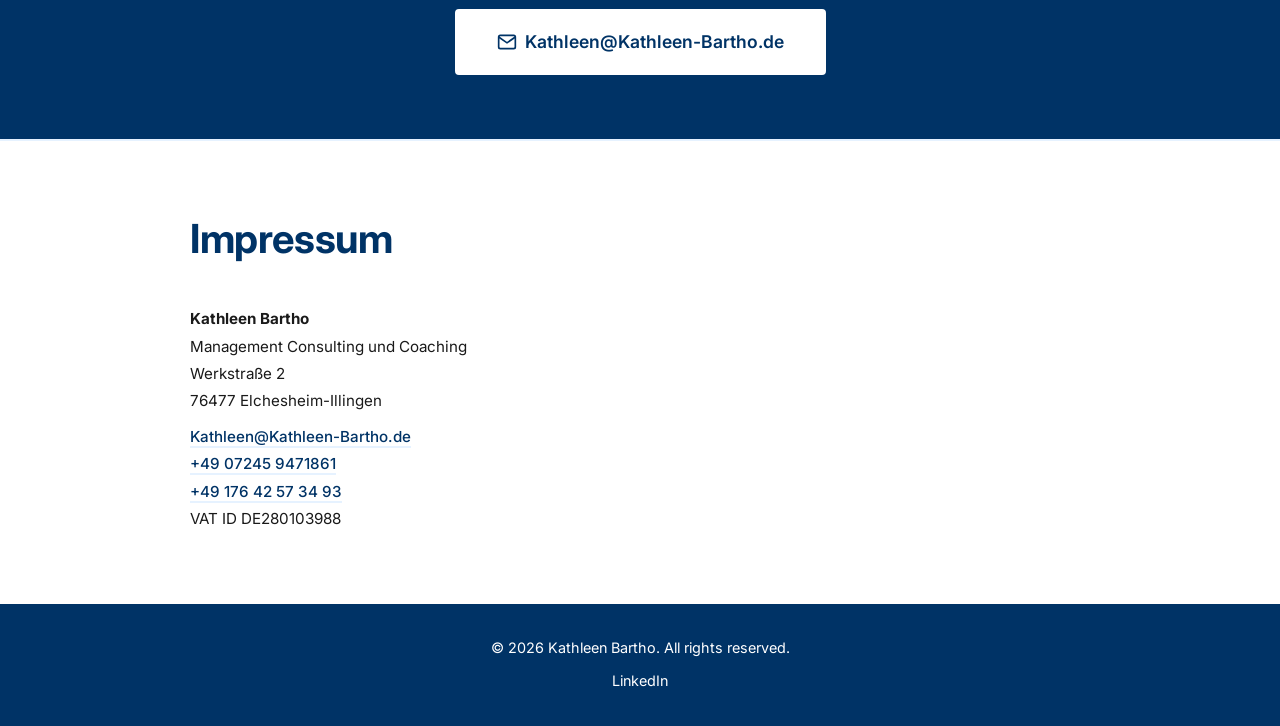
==== commit f9c5a8c2: "update" ====
--- a/index.html
+++ b/index.html
@@ -3,7 +3,7 @@
 <head>
     <meta charset="UTF-8">
     <meta name="viewport" content="width=device-width, initial-scale=1.0">
-    <title>Kathleen Bartho - Senior Management Consultant</title>
+    <title>Kathleen Bartho — Management Consulting & Coaching</title>
     <link href="https://fonts.googleapis.com/css2?family=Inter:wght@300;400;500;600;700&display=swap" rel="stylesheet">
     <style>
         * {
@@ -224,7 +224,7 @@
 
         .services-grid {
             display: grid;
-            grid-template-columns: repeat(3, 1fr);
+            grid-template-columns: repeat(auto-fit, minmax(280px, 1fr));
             gap: var(--spacing-md);
             margin-top: var(--spacing-md);
         }
@@ -321,22 +321,47 @@
             margin: 0 auto;
         }
 
-        .tools-grid {
-            display: flex;
-            flex-wrap: wrap;
-            gap: var(--spacing-sm);
+        .tools-intro {
+            font-size: 1.05rem;
+            line-height: 1.75;
+            color: var(--color-text-dark);
+            margin-bottom: var(--spacing-sm);
+        }
+
+        .tools-footnote {
             margin-top: var(--spacing-md);
-        }
-
-        .tool-tag {
-            display: inline-block;
-            padding: 0.5rem 1rem;
+            font-size: 0.95rem;
+            line-height: 1.7;
+            color: var(--color-text-light);
+        }
+
+        .tools-answers {
+            display: grid;
+            grid-template-columns: repeat(auto-fit, minmax(260px, 1fr));
+            gap: var(--spacing-md);
+            margin-top: var(--spacing-md);
+        }
+
+        .tools-answer {
             background-color: var(--color-white);
             border: 2px solid var(--color-deep-blue);
             border-radius: 4px;
-            font-size: 0.9rem;
-            color: var(--color-black);
-            font-weight: 500;
+            padding: var(--spacing-md);
+        }
+
+        .tools-answer h3 {
+            font-size: 1.1rem;
+            font-weight: 600;
+            color: var(--color-deep-blue);
+            margin-bottom: 0.5rem;
+            letter-spacing: -0.01em;
+        }
+
+        .tools-answer p {
+            font-size: 0.95rem;
+            line-height: 1.65;
+            color: var(--color-text-dark);
+            margin: 0;
         }
 
         /* Contact Section */
@@ -456,12 +481,6 @@
         }
 
         /* Responsive */
-        @media (max-width: 1024px) {
-            .services-grid {
-                grid-template-columns: repeat(2, 1fr);
-            }
-        }
-
         @media (max-width: 768px) {
             .hero {
                 padding: var(--spacing-md) var(--spacing-sm) var(--spacing-md);
@@ -498,10 +517,6 @@
 
             .experience-date {
                 min-width: auto;
-            }
-
-            .services-grid {
-                grid-template-columns: 1fr;
             }
 
             .cta-buttons {
@@ -530,16 +545,16 @@
                     <img src="Kathleen.jpg" alt="Kathleen Bartho">
                 </div>
                 <div class="hero-content">
-                    <p class="tagline">Senior Management Consultant · Organizational Development · Digital & Regulatory Transformation · Financial PMO</p>
-                    <h1>Calm, Clear Leadership for Complex Transformations.</h1>
+                    <p class="tagline">Management consulting & coaching · Organizational development · Digital & regulatory change · Financial PMO</p>
+                    <h1>Structure for the work. Clarity for the people.</h1>
                     <p class="subheadline">
-                        I help organizations bring structure, clarity, and financial control into complex digital and regulatory programs – with 15 years of experience in organizational development, digital transformation, and financial PMO.
+                        I support leaders and teams through complex digital and regulatory programs: sound governance, financial control, and delivery discipline—combined with coaching that strengthens how people collaborate, decide, and follow through when pressure is high.
                     </p>
                     <div class="tags">
-                        <span class="tag">Organizational Development</span>
-                        <span class="tag">Digital Transformation</span>
-                        <span class="tag">Financial PMO & IT Controlling</span>
-                        <span class="tag">PMO & IT Project Leadership</span>
+                        <span class="tag">Consulting & coaching</span>
+                        <span class="tag">Collaboration & leadership</span>
+                        <span class="tag">Financial PMO & IT controlling</span>
+                        <span class="tag">PMO & program leadership</span>
                     </div>
                     <div class="cta-buttons">
                         <a href="https://www.linkedin.com/in/kathleen-bartho-7923b4167/" target="_blank" rel="noopener noreferrer" class="btn-primary">
@@ -564,17 +579,17 @@
     <!-- About Me Section -->
     <section class="about">
         <div class="container">
-            <h2>About Me</h2>
+            <h2>About</h2>
             <div class="about-content">
                 <p>
-                    I work calmly, focused, and without unnecessary noise. My professional foundation is the Diplom-Kauffrau für Europäische Wirtschaft (FH) – a German business degree comparable to an MBA – combined with 15 years of experience as a professional project lead, PMO lead, and IT project lead. This background shapes how I structure organizations, design processes, and guide transformation programs with clarity and authority.
-                    </p>
-                    <p>
-                    Governance and operating models for digital and AI-driven organizations (incl. EU AI Act readiness, risk and control frameworks, and steering models).
-                    </p>   
-                    <p>
-                    My additional training as an art & creative therapist and movement coach strengthens my ability to lead teams through complexity with grounded focus, human understanding, and the ability to create clarity in dynamic situations. I combine large-corporate experience with the clarity and pragmatism of a startup, working solution-oriented, process-driven, and always with a focus on what truly works for people in their everyday roles.
-                    </p>                    
+                    I work in a dual role: as a management consultant I bring structure to portfolios, finances, and operating models; as a coach I help teams build the habits of collaboration that make those models stick. The strongest framework fails when roles are unclear, trust is low, or decisions stall—so I treat process design and how people work together as one conversation, not two.
+                </p>
+                <p>
+                    My foundation is the Diplom-Kauffrau für Europäische Wirtschaft (FH)—a German business degree comparable to an MBA—together with fifteen years as project lead, PMO lead, and IT project lead in large programs. I design governance and steering for digital and AI-related change (including EU AI Act readiness, risk and control frameworks, and executive-ready reporting).
+                </p>
+                <p>
+                    Training as an art & creative therapist and movement coach informs how I facilitate difficult topics, reduce friction in groups, and keep leadership grounded under complexity. I combine corporate-scale experience with pragmatic, startup-style execution—always anchored in what teams can sustain in day-to-day work.
+                </p>
             </div>
         </div>
     </section>
@@ -582,38 +597,48 @@
     <!-- Core Services Section -->
     <section class="services">
         <div class="container">
-            <h2>Core Services</h2>
+            <h2>How I can help</h2>
             <div class="services-grid">
                 <div class="service-card">
-                    <h3>Financial PMO & IT Controlling</h3>
+                    <h3>Financial PMO & IT controlling</h3>
                     <ul>
-                        <li>CAPEX/OPEX steering, forecasting & variance analysis</li>
-                        <li>IT project financial controlling & project accounting</li>
-                        <li>Month-end & year-end closing support for IT programs</li>
-                        <li>KPI dashboards, portfolio reporting (Power BI, Excel)</li>
-                        <li>Governance, audit & internal control frameworks</li>
-                        <li>Steering committee preparation & financial risk insights</li>
+                        <li>CAPEX/OPEX steering, forecasting, and variance analysis</li>
+                        <li>IT project financial controlling and project accounting</li>
+                        <li>Month-end and year-end support for IT programs</li>
+                        <li>KPI dashboards and portfolio reporting</li>
+                        <li>Governance, audit, and internal control frameworks</li>
+                        <li>Steering committee preparation and financial risk narratives</li>
                     </ul>
                 </div>
                 <div class="service-card">
-                    <h3>Organizational Development & Process Architecture</h3>
+                    <h3>Organization, process & governance</h3>
                     <ul>
-                        <li>End-to-end process mapping & redesign (energy, banking, IT)</li>
-                        <li>Governance, operating & steering models</li>
-                        <li>Regulatory and AI-ready organizational structures</li>
-                        <li>Target process architectures & organizational handbooks</li>
-                        <li>Scalable and sustainable structures that work in practice</li>
-                        <li>Process simplification & cross-team alignment</li>
+                        <li>End-to-end process mapping and redesign (energy, banking, IT)</li>
+                        <li>Operating and steering models that match real decision rights</li>
+                        <li>Regulatory and AI-ready structures (incl. risk and control design)</li>
+                        <li>Target architectures, handbooks, and practical playbooks</li>
+                        <li>Scalable setups that teams can run without constant firefighting</li>
+                        <li>Cross-functional alignment and process simplification</li>
                     </ul>
                 </div>
                 <div class="service-card">
-                    <h3>PMO & IT Project Leadership</h3>
+                    <h3>PMO & program leadership</h3>
                     <ul>
-                        <li>PMO structures, risk steering & decision models</li>
-                        <li>Leadership of IT and business projects</li>
-                        <li>Multi-stakeholder coordination</li>
-                        <li>Agile & hybrid ways of working</li>
-                        <li>Clear reporting, documentation & communication</li>
+                        <li>PMO design, risk steering, and decision forums</li>
+                        <li>Leadership of IT and business-led initiatives</li>
+                        <li>Multi-stakeholder coordination and escalation paths</li>
+                        <li>Agile, hybrid, and classic delivery where each fits</li>
+                        <li>Reporting, documentation, and executive communication</li>
+                    </ul>
+                </div>
+                <div class="service-card">
+                    <h3>Coaching & collaboration</h3>
+                    <ul>
+                        <li>Team and leadership coaching alongside program delivery</li>
+                        <li>Facilitation for alignment workshops and steering sessions</li>
+                        <li>Clarifying roles, interfaces, and “how we work together”</li>
+                        <li>Navigating conflict, overload, and ambiguity with composure</li>
+                        <li>Building psychological safety without losing accountability</li>
                     </ul>
                 </div>
             </div>
@@ -664,25 +689,39 @@
         </div>
     </section>
 
-    <!-- Tools & Methods Section -->
+    <!-- How we work (buyer-focused) -->
     <section class="tools">
         <div class="container">
             <div class="tools-content">
-                <h2>Selected Tools & Methods</h2>
-                <div class="tools-grid">
-                    <span class="tool-tag">SAP Signavio</span>
-                    <span class="tool-tag">BPMN 2.0</span>
-                    <span class="tool-tag">SAP S/4HANA</span>
-                    <span class="tool-tag">SAP BI/BW</span>
-                    <span class="tool-tag">Power BI</span>
-                    <span class="tool-tag">Excel (advanced)</span>
-                    <span class="tool-tag">Confluence/Jira</span>
-                    <span class="tool-tag">GitHub</span>
-                    <span class="tool-tag">VS Code</span>
-                    <span class="tool-tag">Cursor AI</span>
-                    <span class="tool-tag">Gemini CLI</span>
-                </div>
-                <p>Tools are used as enablers for governance, transparency, and decision-making — not as an end in themselves.</p>
+                <h2>What clients usually ask first</h2>
+                <p class="tools-intro">Below is the practical stuff procurement and sponsors care about—how the work runs, what you get, and how it lands with teams. Product names matter less than fit with how you already govern and report.</p>
+                <div class="tools-answers">
+                    <div class="tools-answer">
+                        <h3>How engagements are shaped</h3>
+                        <p>Clear scope, cadence, and sponsor touchpoints from the start—whether the need is financial PMO, process and governance design, program leadership, coaching, or a deliberate mix.</p>
+                    </div>
+                    <div class="tools-answer">
+                        <h3>Steering and transparency</h3>
+                        <p>Rolling views on cost, risk, and delivery that match your committees: what changed, why it matters, and what decision you need—without drowning leadership in detail.</p>
+                    </div>
+                    <div class="tools-answer">
+                        <h3>Artifacts you can reuse</h3>
+                        <p>Decision logs, interface maps, process and target operating models, control and audit narratives, and reporting packs your organization can own after the assignment.</p>
+                    </div>
+                    <div class="tools-answer">
+                        <h3>Your systems, not mine</h3>
+                        <p>I work inside your landscape—commonly SAP-centric process and data environments plus the collaboration and reporting tools you already use—so knowledge stays with you.</p>
+                    </div>
+                    <div class="tools-answer">
+                        <h3>Delivery style</h3>
+                        <p>Rhythm and rigor are matched to regulation, dependency risk, and team maturity—not a one-size label. The goal is predictability and clean handovers, not methodology theatre.</p>
+                    </div>
+                    <div class="tools-answer">
+                        <h3>Where coaching shows up</h3>
+                        <p>When stakes are high, I help leaders and teams align on how they decide, escalate, and speak honestly under pressure—so structure in slides becomes behavior in the room.</p>
+                    </div>
+                </div>
+                <p class="tools-footnote">Frameworks and software are only useful when people share the same story about purpose, roles, and trade-offs. That is the thread between consulting and coaching.</p>
             </div>
         </div>
     </section>
@@ -691,9 +730,9 @@
     <section class="contact" id="contact">
         <div class="container">
             <div class="contact-content">
-                <h2>Let's Talk.</h2>
+                <h2>Let’s talk</h2>
                 <p class="contact-intro">
-                    If you are looking for calm, experienced support for your digital programs, financial PMO, or organizational development, I'm happy to discuss how I can help.
+                    If you want stronger delivery discipline <em>and</em> healthier collaboration in the same engagement, I would be glad to explore fit—whether the priority is financial PMO, governance, program leadership, or team coaching.
                 </p>
                 <div class="contact-email">
                     <a href="mailto:Kathleen@Kathleen-Bartho.de">
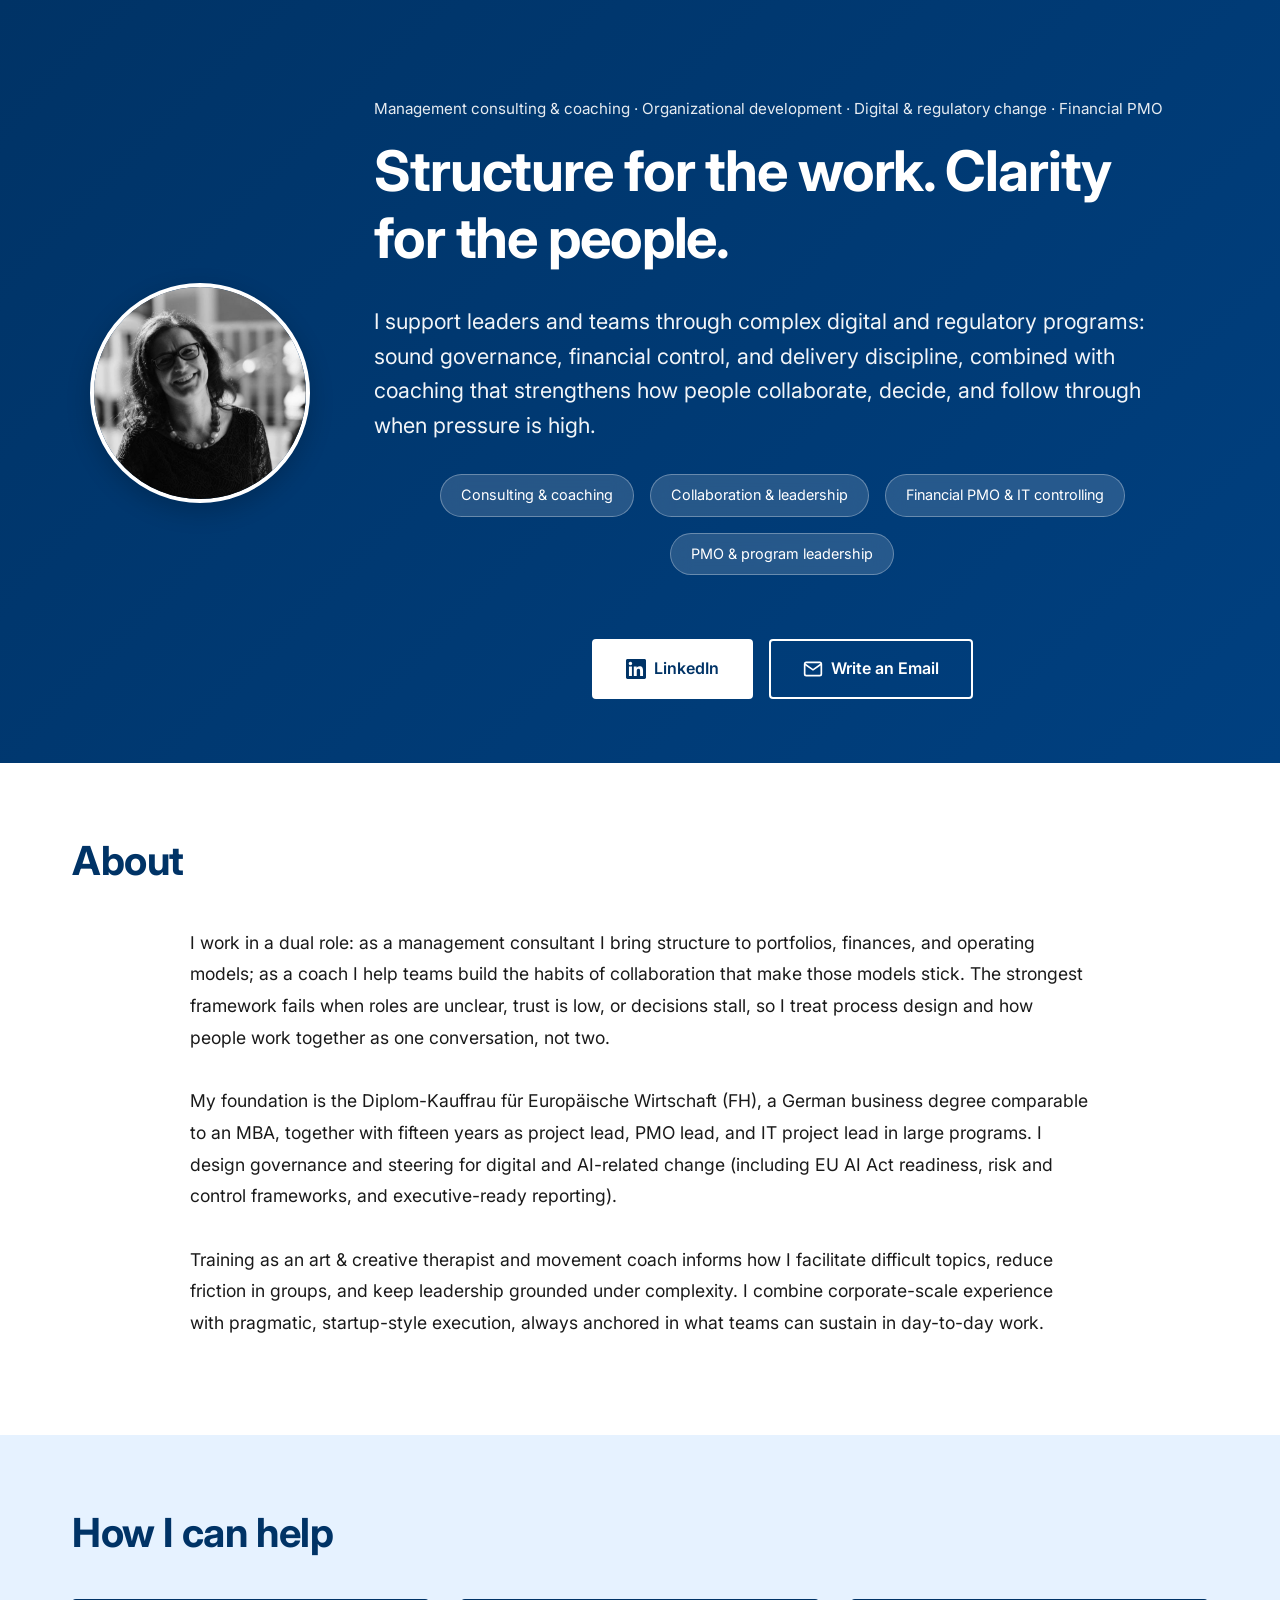
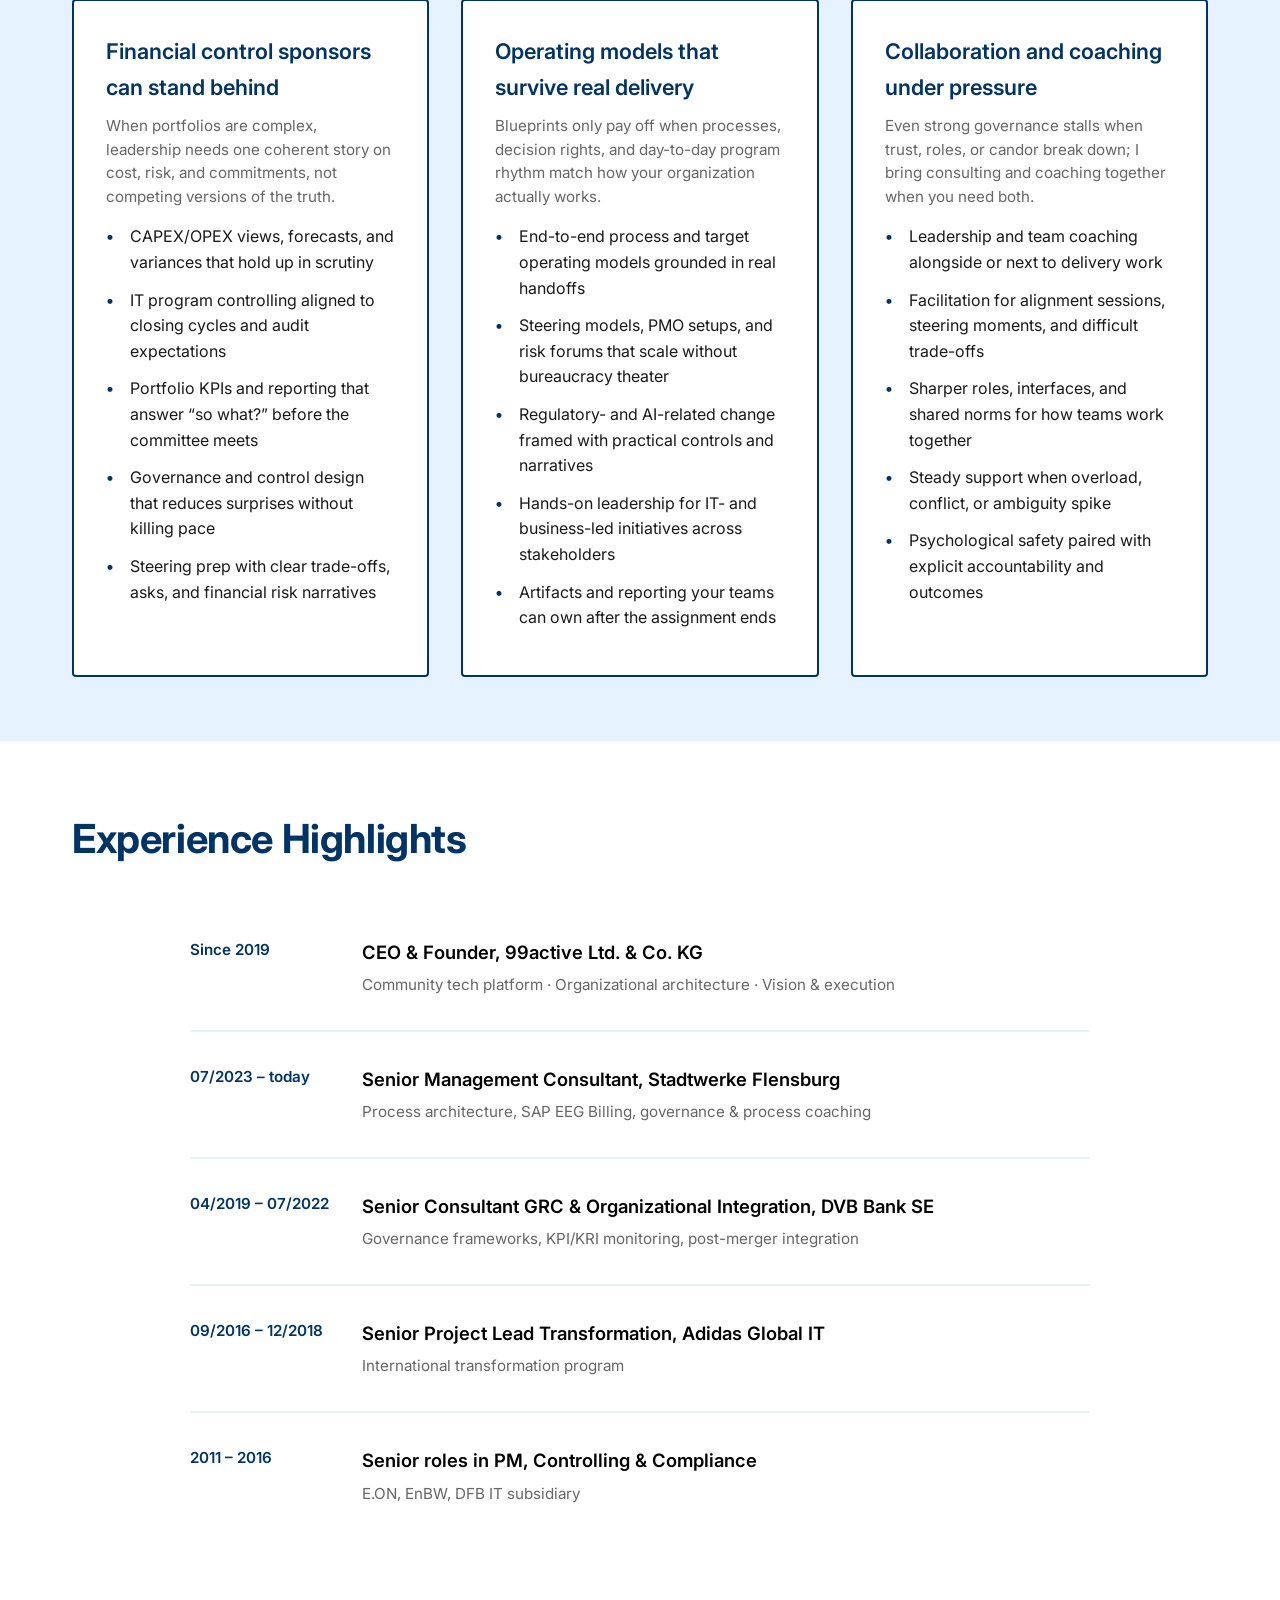
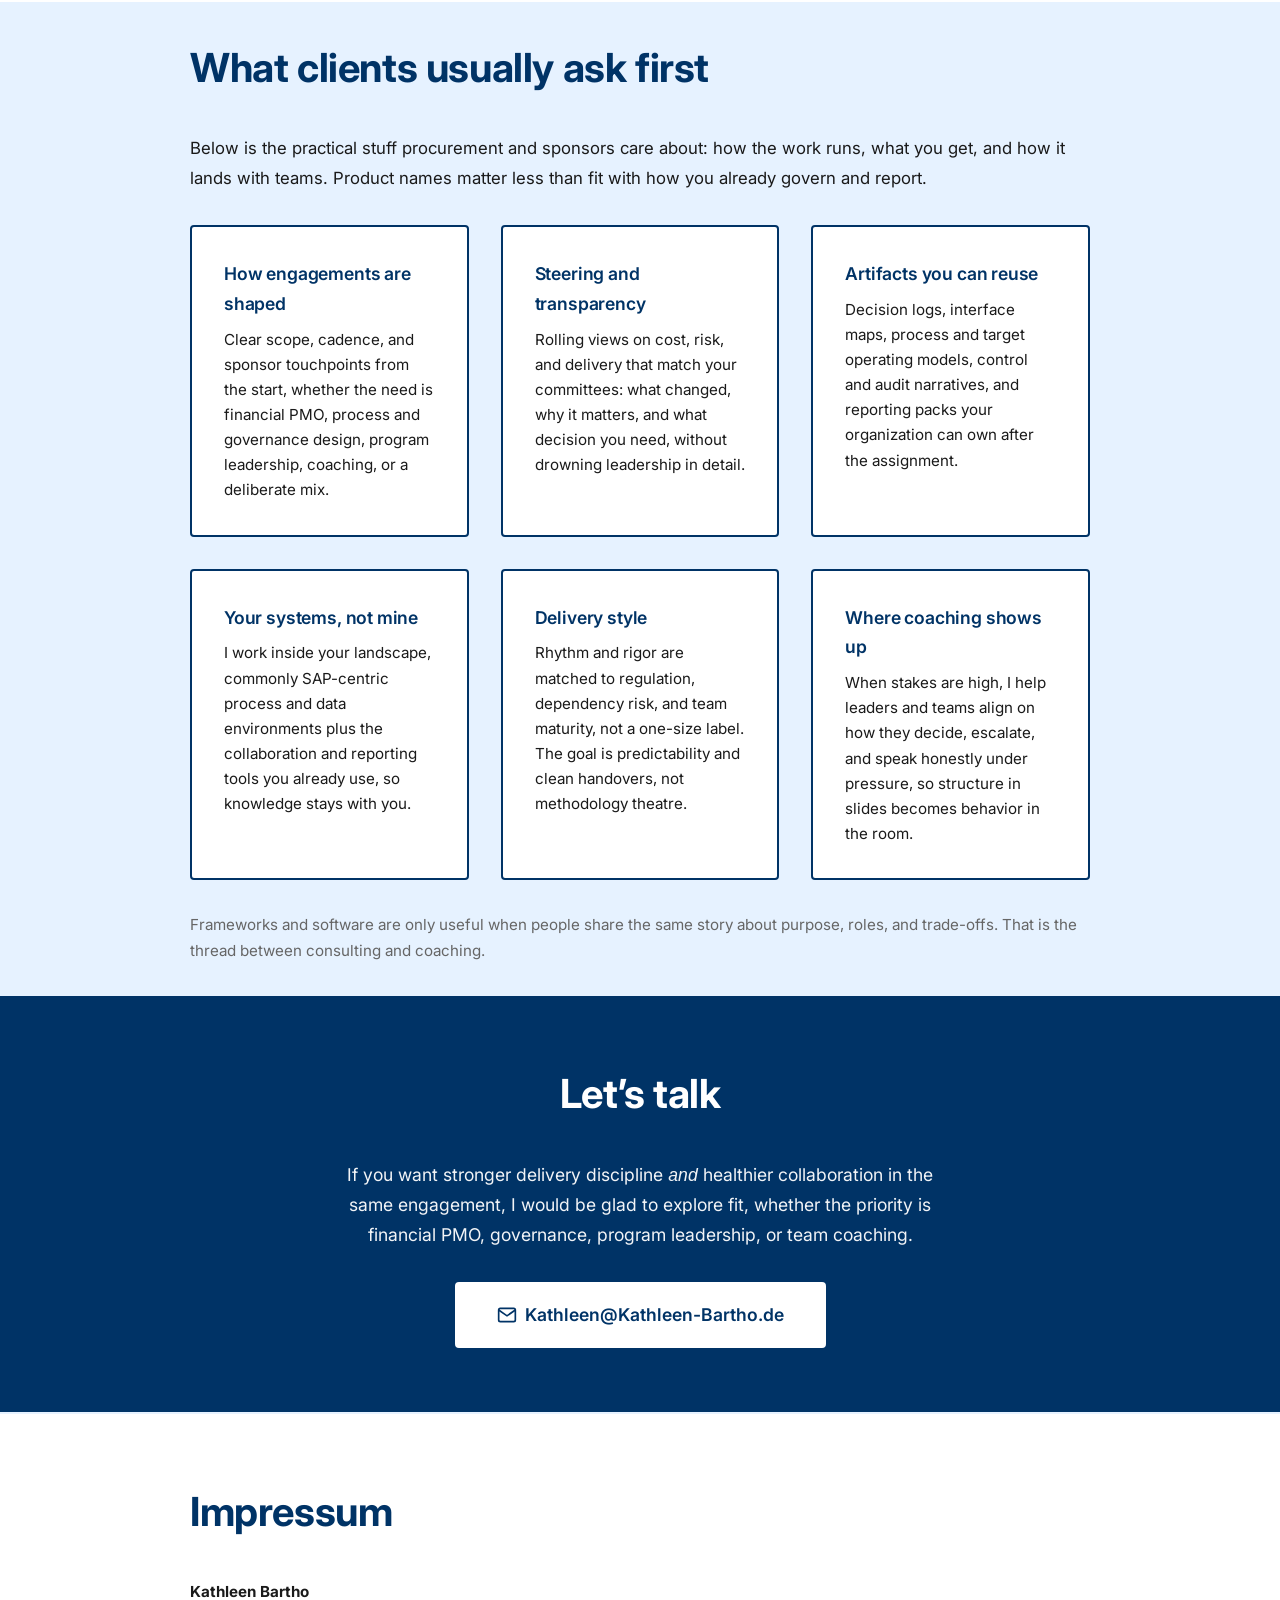
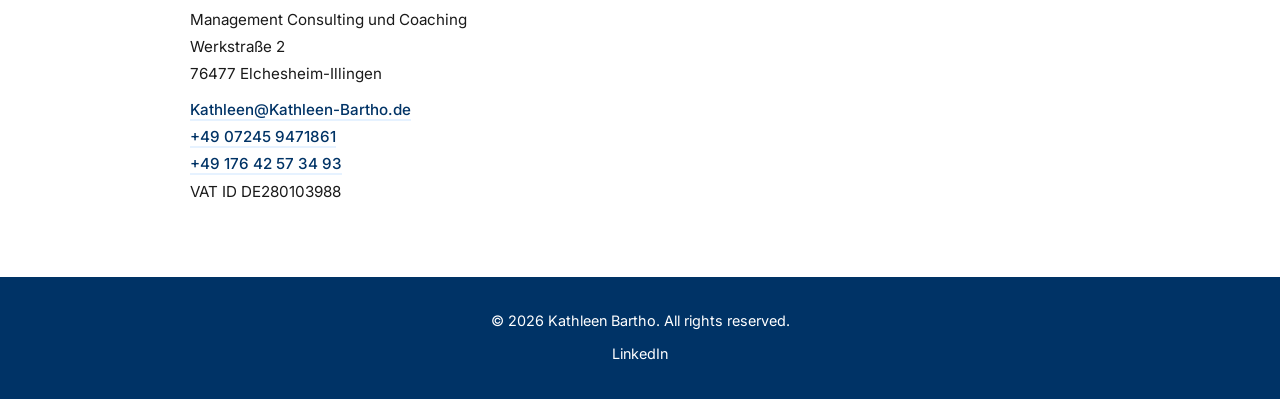
==== commit 0db5900b: "update" ====
--- a/index.html
+++ b/index.html
@@ -3,7 +3,7 @@
 <head>
     <meta charset="UTF-8">
     <meta name="viewport" content="width=device-width, initial-scale=1.0">
-    <title>Kathleen Bartho — Management Consulting & Coaching</title>
+    <title>Kathleen Bartho · Management Consulting & Coaching</title>
     <link href="https://fonts.googleapis.com/css2?family=Inter:wght@300;400;500;600;700&display=swap" rel="stylesheet">
     <style>
         * {
@@ -224,7 +224,7 @@
 
         .services-grid {
             display: grid;
-            grid-template-columns: repeat(auto-fit, minmax(280px, 1fr));
+            grid-template-columns: repeat(3, 1fr);
             gap: var(--spacing-md);
             margin-top: var(--spacing-md);
         }
@@ -245,8 +245,15 @@
 
         .service-card h3 {
             font-size: 1.35rem;
+            margin-bottom: 0.5rem;
+            color: var(--color-deep-blue);
+        }
+
+        .service-card .service-lede {
+            font-size: 0.95rem;
+            line-height: 1.55;
+            color: var(--color-text-light);
             margin-bottom: var(--spacing-sm);
-            color: var(--color-deep-blue);
         }
 
         .service-card ul {
@@ -263,7 +270,7 @@
         }
 
         .service-card li:before {
-            content: "—";
+            content: "•";
             position: absolute;
             left: 0;
             color: var(--color-deep-blue);
@@ -481,6 +488,12 @@
         }
 
         /* Responsive */
+        @media (max-width: 1024px) {
+            .services-grid {
+                grid-template-columns: 1fr;
+            }
+        }
+
         @media (max-width: 768px) {
             .hero {
                 padding: var(--spacing-md) var(--spacing-sm) var(--spacing-md);
@@ -548,7 +561,7 @@
                     <p class="tagline">Management consulting & coaching · Organizational development · Digital & regulatory change · Financial PMO</p>
                     <h1>Structure for the work. Clarity for the people.</h1>
                     <p class="subheadline">
-                        I support leaders and teams through complex digital and regulatory programs: sound governance, financial control, and delivery discipline—combined with coaching that strengthens how people collaborate, decide, and follow through when pressure is high.
+                        I support leaders and teams through complex digital and regulatory programs: sound governance, financial control, and delivery discipline, combined with coaching that strengthens how people collaborate, decide, and follow through when pressure is high.
                     </p>
                     <div class="tags">
                         <span class="tag">Consulting & coaching</span>
@@ -582,13 +595,13 @@
             <h2>About</h2>
             <div class="about-content">
                 <p>
-                    I work in a dual role: as a management consultant I bring structure to portfolios, finances, and operating models; as a coach I help teams build the habits of collaboration that make those models stick. The strongest framework fails when roles are unclear, trust is low, or decisions stall—so I treat process design and how people work together as one conversation, not two.
+                    I work in a dual role: as a management consultant I bring structure to portfolios, finances, and operating models; as a coach I help teams build the habits of collaboration that make those models stick. The strongest framework fails when roles are unclear, trust is low, or decisions stall, so I treat process design and how people work together as one conversation, not two.
                 </p>
                 <p>
-                    My foundation is the Diplom-Kauffrau für Europäische Wirtschaft (FH)—a German business degree comparable to an MBA—together with fifteen years as project lead, PMO lead, and IT project lead in large programs. I design governance and steering for digital and AI-related change (including EU AI Act readiness, risk and control frameworks, and executive-ready reporting).
+                    My foundation is the Diplom-Kauffrau für Europäische Wirtschaft (FH), a German business degree comparable to an MBA, together with fifteen years as project lead, PMO lead, and IT project lead in large programs. I design governance and steering for digital and AI-related change (including EU AI Act readiness, risk and control frameworks, and executive-ready reporting).
                 </p>
                 <p>
-                    Training as an art & creative therapist and movement coach informs how I facilitate difficult topics, reduce friction in groups, and keep leadership grounded under complexity. I combine corporate-scale experience with pragmatic, startup-style execution—always anchored in what teams can sustain in day-to-day work.
+                    Training as an art & creative therapist and movement coach informs how I facilitate difficult topics, reduce friction in groups, and keep leadership grounded under complexity. I combine corporate-scale experience with pragmatic, startup-style execution, always anchored in what teams can sustain in day-to-day work.
                 </p>
             </div>
         </div>
@@ -600,45 +613,36 @@
             <h2>How I can help</h2>
             <div class="services-grid">
                 <div class="service-card">
-                    <h3>Financial PMO & IT controlling</h3>
+                    <h3>Financial control sponsors can stand behind</h3>
+                    <p class="service-lede">When portfolios are complex, leadership needs one coherent story on cost, risk, and commitments, not competing versions of the truth.</p>
                     <ul>
-                        <li>CAPEX/OPEX steering, forecasting, and variance analysis</li>
-                        <li>IT project financial controlling and project accounting</li>
-                        <li>Month-end and year-end support for IT programs</li>
-                        <li>KPI dashboards and portfolio reporting</li>
-                        <li>Governance, audit, and internal control frameworks</li>
-                        <li>Steering committee preparation and financial risk narratives</li>
+                        <li>CAPEX/OPEX views, forecasts, and variances that hold up in scrutiny</li>
+                        <li>IT program controlling aligned to closing cycles and audit expectations</li>
+                        <li>Portfolio KPIs and reporting that answer “so what?” before the committee meets</li>
+                        <li>Governance and control design that reduces surprises without killing pace</li>
+                        <li>Steering prep with clear trade-offs, asks, and financial risk narratives</li>
                     </ul>
                 </div>
                 <div class="service-card">
-                    <h3>Organization, process & governance</h3>
+                    <h3>Operating models that survive real delivery</h3>
+                    <p class="service-lede">Blueprints only pay off when processes, decision rights, and day-to-day program rhythm match how your organization actually works.</p>
                     <ul>
-                        <li>End-to-end process mapping and redesign (energy, banking, IT)</li>
-                        <li>Operating and steering models that match real decision rights</li>
-                        <li>Regulatory and AI-ready structures (incl. risk and control design)</li>
-                        <li>Target architectures, handbooks, and practical playbooks</li>
-                        <li>Scalable setups that teams can run without constant firefighting</li>
-                        <li>Cross-functional alignment and process simplification</li>
+                        <li>End-to-end process and target operating models grounded in real handoffs</li>
+                        <li>Steering models, PMO setups, and risk forums that scale without bureaucracy theater</li>
+                        <li>Regulatory- and AI-related change framed with practical controls and narratives</li>
+                        <li>Hands-on leadership for IT- and business-led initiatives across stakeholders</li>
+                        <li>Artifacts and reporting your teams can own after the assignment ends</li>
                     </ul>
                 </div>
                 <div class="service-card">
-                    <h3>PMO & program leadership</h3>
+                    <h3>Collaboration and coaching under pressure</h3>
+                    <p class="service-lede">Even strong governance stalls when trust, roles, or candor break down; I bring consulting and coaching together when you need both.</p>
                     <ul>
-                        <li>PMO design, risk steering, and decision forums</li>
-                        <li>Leadership of IT and business-led initiatives</li>
-                        <li>Multi-stakeholder coordination and escalation paths</li>
-                        <li>Agile, hybrid, and classic delivery where each fits</li>
-                        <li>Reporting, documentation, and executive communication</li>
-                    </ul>
-                </div>
-                <div class="service-card">
-                    <h3>Coaching & collaboration</h3>
-                    <ul>
-                        <li>Team and leadership coaching alongside program delivery</li>
-                        <li>Facilitation for alignment workshops and steering sessions</li>
-                        <li>Clarifying roles, interfaces, and “how we work together”</li>
-                        <li>Navigating conflict, overload, and ambiguity with composure</li>
-                        <li>Building psychological safety without losing accountability</li>
+                        <li>Leadership and team coaching alongside or next to delivery work</li>
+                        <li>Facilitation for alignment sessions, steering moments, and difficult trade-offs</li>
+                        <li>Sharper roles, interfaces, and shared norms for how teams work together</li>
+                        <li>Steady support when overload, conflict, or ambiguity spike</li>
+                        <li>Psychological safety paired with explicit accountability and outcomes</li>
                     </ul>
                 </div>
             </div>
@@ -694,15 +698,15 @@
         <div class="container">
             <div class="tools-content">
                 <h2>What clients usually ask first</h2>
-                <p class="tools-intro">Below is the practical stuff procurement and sponsors care about—how the work runs, what you get, and how it lands with teams. Product names matter less than fit with how you already govern and report.</p>
+                <p class="tools-intro">Below is the practical stuff procurement and sponsors care about: how the work runs, what you get, and how it lands with teams. Product names matter less than fit with how you already govern and report.</p>
                 <div class="tools-answers">
                     <div class="tools-answer">
                         <h3>How engagements are shaped</h3>
-                        <p>Clear scope, cadence, and sponsor touchpoints from the start—whether the need is financial PMO, process and governance design, program leadership, coaching, or a deliberate mix.</p>
+                        <p>Clear scope, cadence, and sponsor touchpoints from the start, whether the need is financial PMO, process and governance design, program leadership, coaching, or a deliberate mix.</p>
                     </div>
                     <div class="tools-answer">
                         <h3>Steering and transparency</h3>
-                        <p>Rolling views on cost, risk, and delivery that match your committees: what changed, why it matters, and what decision you need—without drowning leadership in detail.</p>
+                        <p>Rolling views on cost, risk, and delivery that match your committees: what changed, why it matters, and what decision you need, without drowning leadership in detail.</p>
                     </div>
                     <div class="tools-answer">
                         <h3>Artifacts you can reuse</h3>
@@ -710,15 +714,15 @@
                     </div>
                     <div class="tools-answer">
                         <h3>Your systems, not mine</h3>
-                        <p>I work inside your landscape—commonly SAP-centric process and data environments plus the collaboration and reporting tools you already use—so knowledge stays with you.</p>
+                        <p>I work inside your landscape, commonly SAP-centric process and data environments plus the collaboration and reporting tools you already use, so knowledge stays with you.</p>
                     </div>
                     <div class="tools-answer">
                         <h3>Delivery style</h3>
-                        <p>Rhythm and rigor are matched to regulation, dependency risk, and team maturity—not a one-size label. The goal is predictability and clean handovers, not methodology theatre.</p>
+                        <p>Rhythm and rigor are matched to regulation, dependency risk, and team maturity, not a one-size label. The goal is predictability and clean handovers, not methodology theatre.</p>
                     </div>
                     <div class="tools-answer">
                         <h3>Where coaching shows up</h3>
-                        <p>When stakes are high, I help leaders and teams align on how they decide, escalate, and speak honestly under pressure—so structure in slides becomes behavior in the room.</p>
+                        <p>When stakes are high, I help leaders and teams align on how they decide, escalate, and speak honestly under pressure, so structure in slides becomes behavior in the room.</p>
                     </div>
                 </div>
                 <p class="tools-footnote">Frameworks and software are only useful when people share the same story about purpose, roles, and trade-offs. That is the thread between consulting and coaching.</p>
@@ -732,7 +736,7 @@
             <div class="contact-content">
                 <h2>Let’s talk</h2>
                 <p class="contact-intro">
-                    If you want stronger delivery discipline <em>and</em> healthier collaboration in the same engagement, I would be glad to explore fit—whether the priority is financial PMO, governance, program leadership, or team coaching.
+                    If you want stronger delivery discipline <em>and</em> healthier collaboration in the same engagement, I would be glad to explore fit, whether the priority is financial PMO, governance, program leadership, or team coaching.
                 </p>
                 <div class="contact-email">
                     <a href="mailto:Kathleen@Kathleen-Bartho.de">
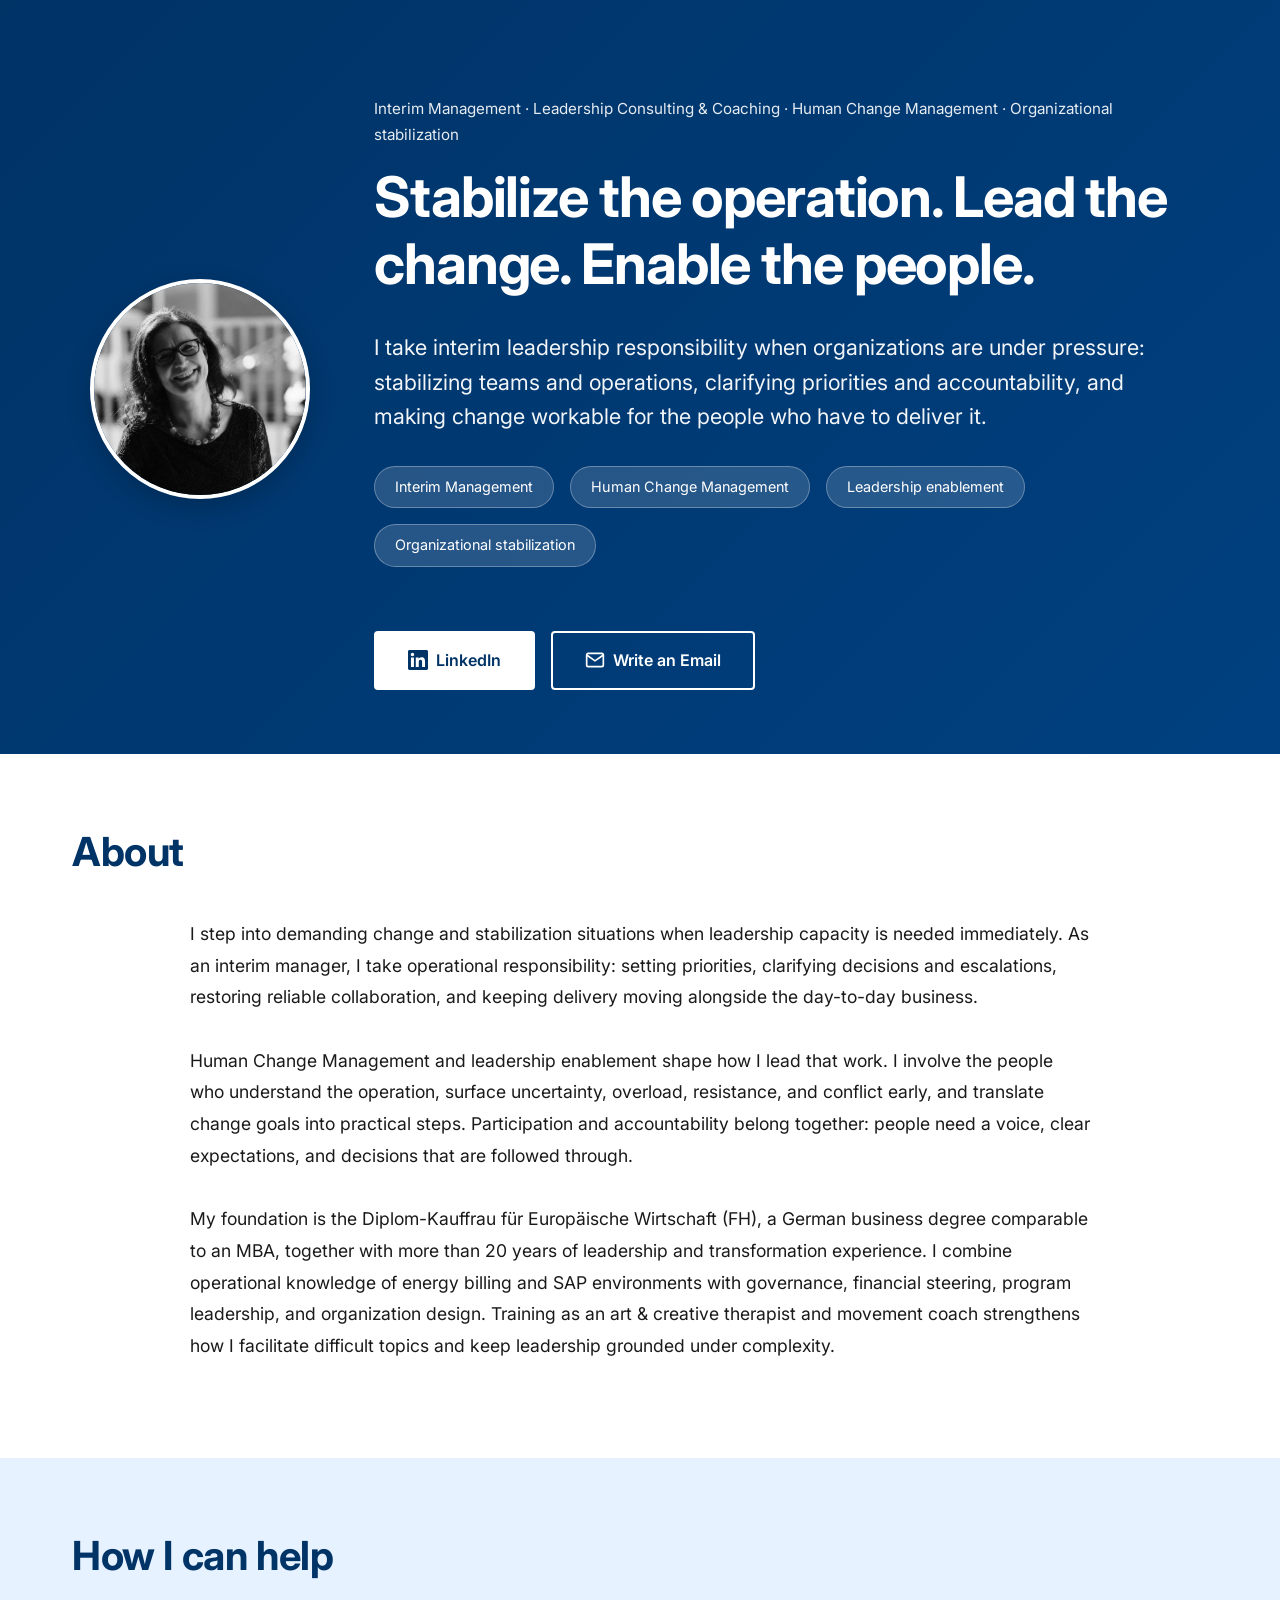
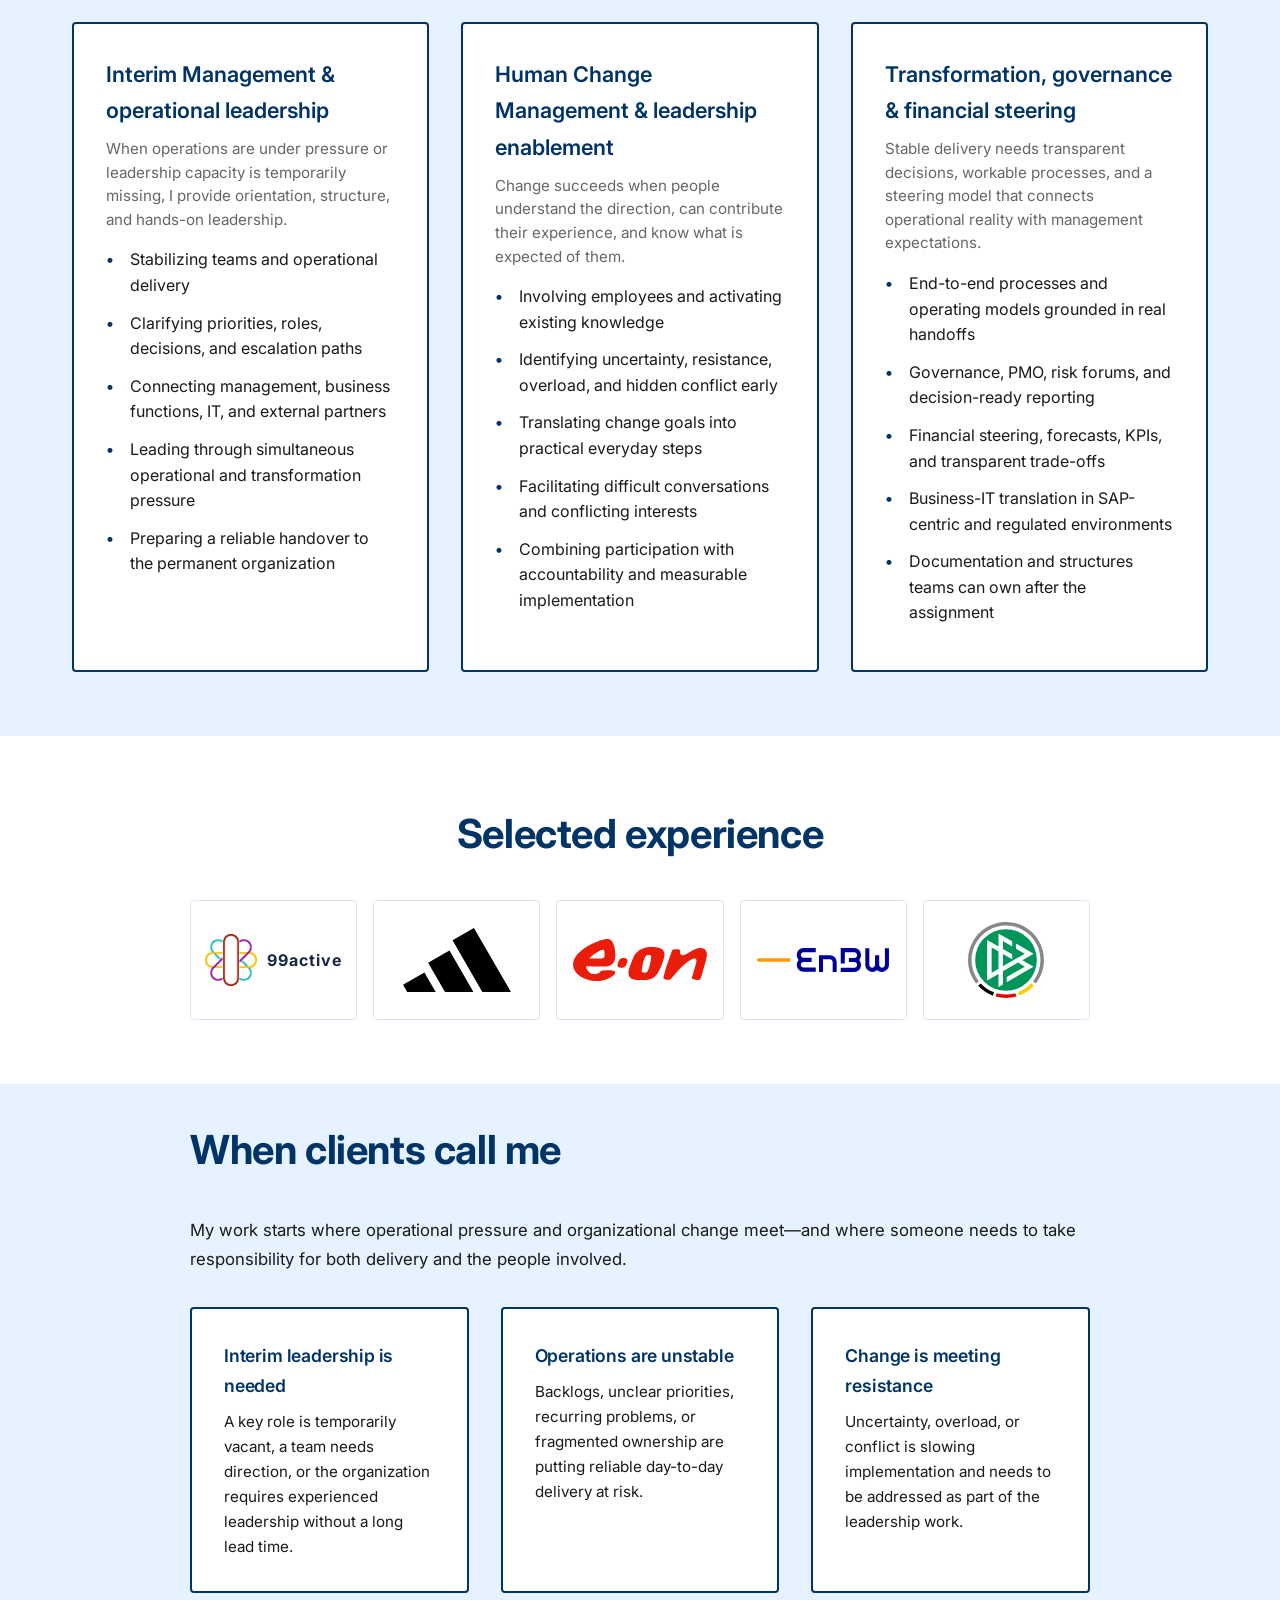
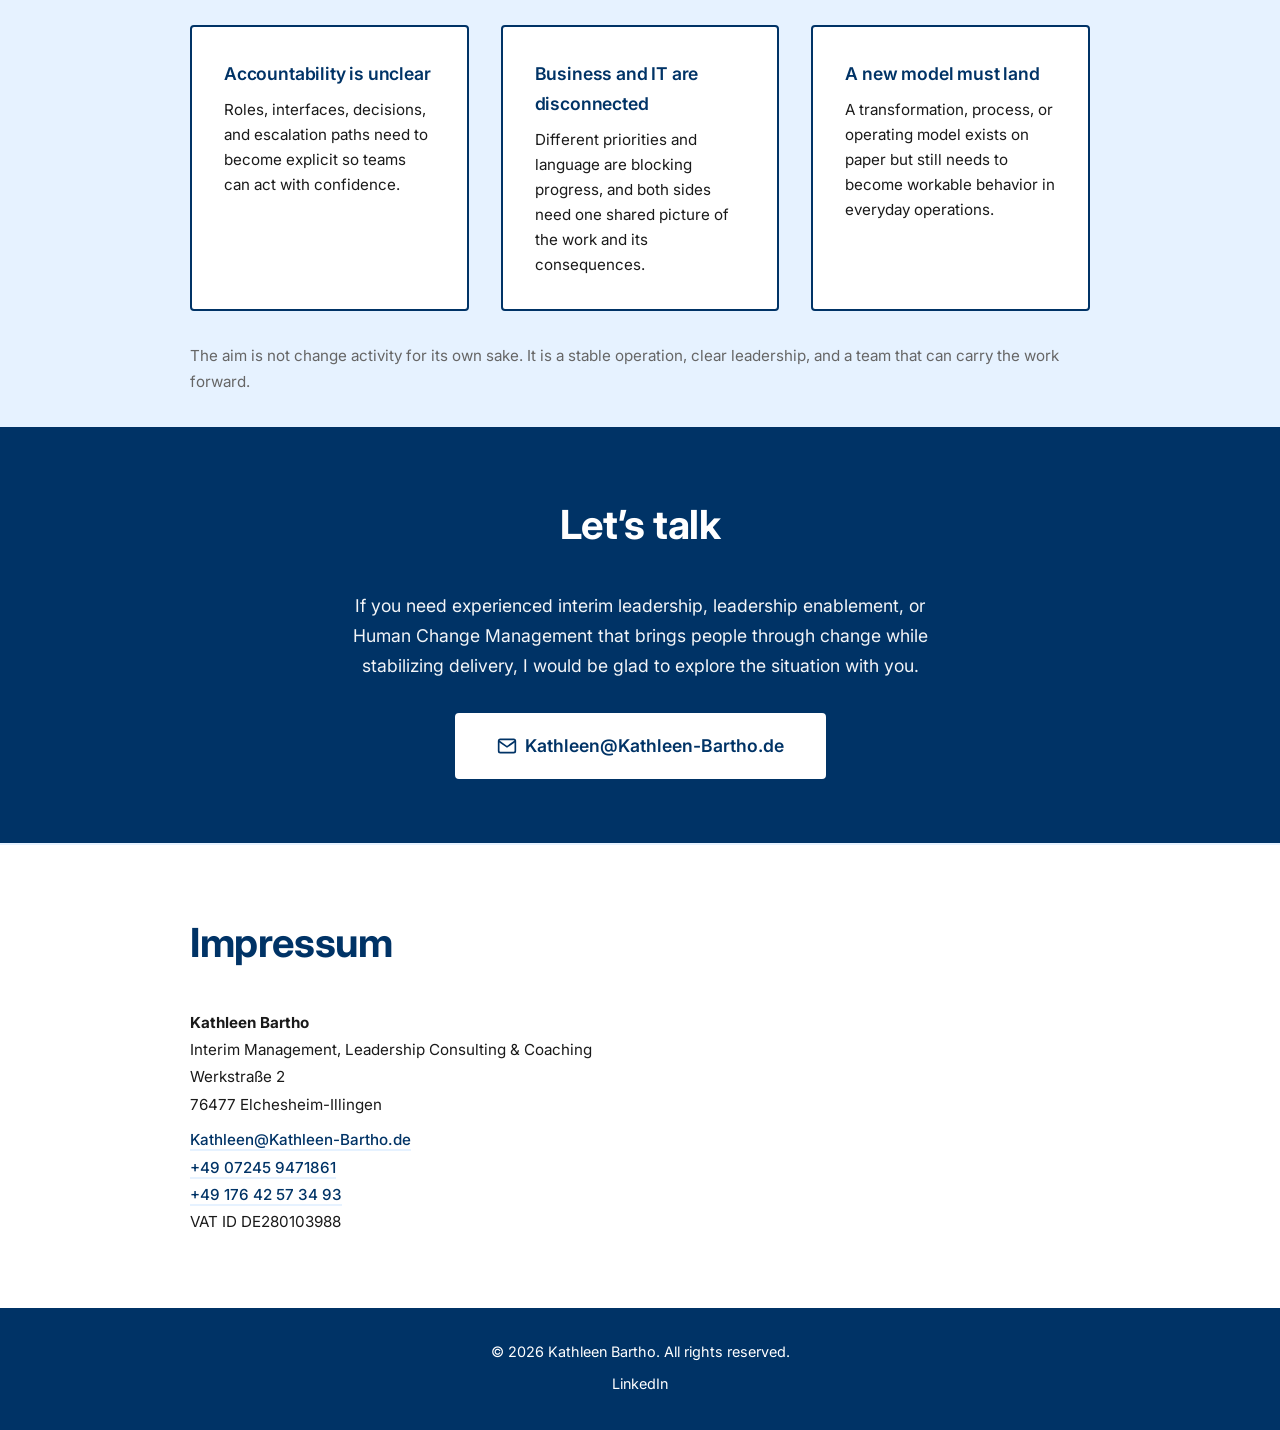
==== commit 0c986f48: "update" ====
--- a/index.html
+++ b/index.html
@@ -3,8 +3,8 @@
 <head>
     <meta charset="UTF-8">
     <meta name="viewport" content="width=device-width, initial-scale=1.0">
-    <title>Kathleen Bartho · Management Consulting & Coaching</title>
-    <link href="https://fonts.googleapis.com/css2?family=Inter:wght@300;400;500;600;700&display=swap" rel="stylesheet">
+    <title>Kathleen Bartho · Interim Management, Leadership Consulting &amp; Coaching</title>
+    <link href="https://fonts.googleapis.com/css2?family=Inter:wght@300;400;500;600;700&amp;display=swap" rel="stylesheet">
     <style>
         * {
             margin: 0;
@@ -105,9 +105,9 @@
         .hero .tags {
             display: flex;
             flex-wrap: wrap;
-            justify-content: center;
+            justify-content: flex-start;
             gap: var(--spacing-sm);
-            margin: var(--spacing-md) auto var(--spacing-lg);
+            margin: var(--spacing-md) 0 var(--spacing-lg);
             max-width: 800px;
         }
 
@@ -126,7 +126,7 @@
         .hero .cta-buttons {
             display: flex;
             gap: var(--spacing-sm);
-            justify-content: center;
+            justify-content: flex-start;
             flex-wrap: wrap;
             margin-top: var(--spacing-md);
         }
@@ -277,44 +277,63 @@
             font-weight: 600;
         }
 
-        /* Experience Section */
-        .experience {
-            background-color: var(--color-white);
-        }
-
-        .experience-list {
+        /* Selected Experience Section */
+        .selected-experience {
+            background-color: var(--color-white);
+        }
+
+        .selected-experience h2 {
+            text-align: center;
+        }
+
+        .experience-logos {
             max-width: 900px;
             margin: 0 auto;
-        }
-
-        .experience-item {
+            display: grid;
+            grid-template-columns: repeat(5, minmax(0, 1fr));
+            gap: var(--spacing-sm);
+        }
+
+        .experience-logo {
             display: flex;
-            gap: var(--spacing-md);
-            padding: var(--spacing-md) 0;
-            border-bottom: 2px solid var(--color-light-blue);
-        }
-
-        .experience-item:last-child {
-            border-bottom: none;
-        }
-
-        .experience-date {
-            min-width: 140px;
-            font-weight: 600;
-            color: var(--color-deep-blue);
-            font-size: 0.95rem;
-        }
-
-        .experience-content h4 {
-            font-size: 1.15rem;
-            font-weight: 600;
-            color: var(--color-black);
-            margin-bottom: 0.25rem;
-        }
-
-        .experience-content p {
-            color: var(--color-text-light);
-            font-size: 0.95rem;
+            align-items: center;
+            justify-content: center;
+            min-height: 120px;
+            padding: var(--spacing-sm);
+            background-color: var(--color-white);
+            border: 1px solid #d8e6f3;
+            border-radius: 4px;
+        }
+
+        .experience-logo img {
+            display: block;
+            width: auto;
+            max-width: 100%;
+            height: auto;
+            max-height: 64px;
+            object-fit: contain;
+        }
+
+        .experience-logo-99active {
+            gap: 0.6rem;
+        }
+
+        .experience-logo-99active img {
+            width: 52px;
+            height: 52px;
+            flex-shrink: 0;
+        }
+
+        .experience-logo-wordmark {
+            color: hsl(222deg 48% 18%);
+            font-size: 1rem;
+            font-weight: 700;
+            letter-spacing: 0.06em;
+            line-height: 1;
+        }
+
+        .experience-logo img.logo-dfb {
+            max-height: 82px;
         }
 
         /* Tools Section */
@@ -492,6 +511,10 @@
             .services-grid {
                 grid-template-columns: 1fr;
             }
+
+            .experience-logos {
+                grid-template-columns: repeat(3, minmax(0, 1fr));
+            }
         }
 
         @media (max-width: 768px) {
@@ -523,13 +546,29 @@
                 padding: var(--spacing-md) var(--spacing-sm);
             }
 
-            .experience-item {
-                flex-direction: column;
-                gap: var(--spacing-xs);
-            }
-
-            .experience-date {
-                min-width: auto;
+            .experience-logos {
+                grid-template-columns: repeat(2, minmax(0, 1fr));
+                gap: var(--spacing-sm);
+            }
+
+            .experience-logo {
+                min-height: 100px;
+                padding: var(--spacing-sm);
+            }
+
+            .experience-logo img {
+                max-width: 120px;
+            }
+
+            .experience-logo-99active {
+                grid-column: 1 / -1;
+                width: calc(50% - var(--spacing-xs));
+                justify-self: center;
+            }
+
+            .experience-logo-99active img {
+                width: 48px;
+                height: 48px;
             }
 
             .cta-buttons {
@@ -558,16 +597,16 @@
                     <img src="Kathleen.jpg" alt="Kathleen Bartho">
                 </div>
                 <div class="hero-content">
-                    <p class="tagline">Management consulting & coaching · Organizational development · Digital & regulatory change · Financial PMO</p>
-                    <h1>Structure for the work. Clarity for the people.</h1>
+                    <p class="tagline">Interim Management · Leadership Consulting &amp; Coaching · Human Change Management · Organizational stabilization</p>
+                    <h1>Stabilize the operation. Lead the change. Enable the people.</h1>
                     <p class="subheadline">
-                        I support leaders and teams through complex digital and regulatory programs: sound governance, financial control, and delivery discipline, combined with coaching that strengthens how people collaborate, decide, and follow through when pressure is high.
+                        I take interim leadership responsibility when organizations are under pressure: stabilizing teams and operations, clarifying priorities and accountability, and making change workable for the people who have to deliver it.
                     </p>
                     <div class="tags">
-                        <span class="tag">Consulting & coaching</span>
-                        <span class="tag">Collaboration & leadership</span>
-                        <span class="tag">Financial PMO & IT controlling</span>
-                        <span class="tag">PMO & program leadership</span>
+                        <span class="tag">Interim Management</span>
+                        <span class="tag">Human Change Management</span>
+                        <span class="tag">Leadership enablement</span>
+                        <span class="tag">Organizational stabilization</span>
                     </div>
                     <div class="cta-buttons">
                         <a href="https://www.linkedin.com/in/kathleen-bartho-7923b4167/" target="_blank" rel="noopener noreferrer" class="btn-primary">
@@ -595,13 +634,13 @@
             <h2>About</h2>
             <div class="about-content">
                 <p>
-                    I work in a dual role: as a management consultant I bring structure to portfolios, finances, and operating models; as a coach I help teams build the habits of collaboration that make those models stick. The strongest framework fails when roles are unclear, trust is low, or decisions stall, so I treat process design and how people work together as one conversation, not two.
+                    I step into demanding change and stabilization situations when leadership capacity is needed immediately. As an interim manager, I take operational responsibility: setting priorities, clarifying decisions and escalations, restoring reliable collaboration, and keeping delivery moving alongside the day-to-day business.
                 </p>
                 <p>
-                    My foundation is the Diplom-Kauffrau für Europäische Wirtschaft (FH), a German business degree comparable to an MBA, together with fifteen years as project lead, PMO lead, and IT project lead in large programs. I design governance and steering for digital and AI-related change (including EU AI Act readiness, risk and control frameworks, and executive-ready reporting).
+                    Human Change Management and leadership enablement shape how I lead that work. I involve the people who understand the operation, surface uncertainty, overload, resistance, and conflict early, and translate change goals into practical steps. Participation and accountability belong together: people need a voice, clear expectations, and decisions that are followed through.
                 </p>
                 <p>
-                    Training as an art & creative therapist and movement coach informs how I facilitate difficult topics, reduce friction in groups, and keep leadership grounded under complexity. I combine corporate-scale experience with pragmatic, startup-style execution, always anchored in what teams can sustain in day-to-day work.
+                    My foundation is the Diplom-Kauffrau für Europäische Wirtschaft (FH), a German business degree comparable to an MBA, together with more than 20 years of leadership and transformation experience. I combine operational knowledge of energy billing and SAP environments with governance, financial steering, program leadership, and organization design. Training as an art &amp; creative therapist and movement coach strengthens how I facilitate difficult topics and keep leadership grounded under complexity.
                 </p>
             </div>
         </div>
@@ -613,119 +652,92 @@
             <h2>How I can help</h2>
             <div class="services-grid">
                 <div class="service-card">
-                    <h3>Financial control sponsors can stand behind</h3>
-                    <p class="service-lede">When portfolios are complex, leadership needs one coherent story on cost, risk, and commitments, not competing versions of the truth.</p>
+                    <h3>Interim Management &amp; operational leadership</h3>
+                    <p class="service-lede">When operations are under pressure or leadership capacity is temporarily missing, I provide orientation, structure, and hands-on leadership.</p>
                     <ul>
-                        <li>CAPEX/OPEX views, forecasts, and variances that hold up in scrutiny</li>
-                        <li>IT program controlling aligned to closing cycles and audit expectations</li>
-                        <li>Portfolio KPIs and reporting that answer “so what?” before the committee meets</li>
-                        <li>Governance and control design that reduces surprises without killing pace</li>
-                        <li>Steering prep with clear trade-offs, asks, and financial risk narratives</li>
+                        <li>Stabilizing teams and operational delivery</li>
+                        <li>Clarifying priorities, roles, decisions, and escalation paths</li>
+                        <li>Connecting management, business functions, IT, and external partners</li>
+                        <li>Leading through simultaneous operational and transformation pressure</li>
+                        <li>Preparing a reliable handover to the permanent organization</li>
                     </ul>
                 </div>
                 <div class="service-card">
-                    <h3>Operating models that survive real delivery</h3>
-                    <p class="service-lede">Blueprints only pay off when processes, decision rights, and day-to-day program rhythm match how your organization actually works.</p>
+                    <h3>Human Change Management &amp; leadership enablement</h3>
+                    <p class="service-lede">Change succeeds when people understand the direction, can contribute their experience, and know what is expected of them.</p>
                     <ul>
-                        <li>End-to-end process and target operating models grounded in real handoffs</li>
-                        <li>Steering models, PMO setups, and risk forums that scale without bureaucracy theater</li>
-                        <li>Regulatory- and AI-related change framed with practical controls and narratives</li>
-                        <li>Hands-on leadership for IT- and business-led initiatives across stakeholders</li>
-                        <li>Artifacts and reporting your teams can own after the assignment ends</li>
+                        <li>Involving employees and activating existing knowledge</li>
+                        <li>Identifying uncertainty, resistance, overload, and hidden conflict early</li>
+                        <li>Translating change goals into practical everyday steps</li>
+                        <li>Facilitating difficult conversations and conflicting interests</li>
+                        <li>Combining participation with accountability and measurable implementation</li>
                     </ul>
                 </div>
                 <div class="service-card">
-                    <h3>Collaboration and coaching under pressure</h3>
-                    <p class="service-lede">Even strong governance stalls when trust, roles, or candor break down; I bring consulting and coaching together when you need both.</p>
+                    <h3>Transformation, governance &amp; financial steering</h3>
+                    <p class="service-lede">Stable delivery needs transparent decisions, workable processes, and a steering model that connects operational reality with management expectations.</p>
                     <ul>
-                        <li>Leadership and team coaching alongside or next to delivery work</li>
-                        <li>Facilitation for alignment sessions, steering moments, and difficult trade-offs</li>
-                        <li>Sharper roles, interfaces, and shared norms for how teams work together</li>
-                        <li>Steady support when overload, conflict, or ambiguity spike</li>
-                        <li>Psychological safety paired with explicit accountability and outcomes</li>
+                        <li>End-to-end processes and operating models grounded in real handoffs</li>
+                        <li>Governance, PMO, risk forums, and decision-ready reporting</li>
+                        <li>Financial steering, forecasts, KPIs, and transparent trade-offs</li>
+                        <li>Business-IT translation in SAP-centric and regulated environments</li>
+                        <li>Documentation and structures teams can own after the assignment</li>
                     </ul>
                 </div>
             </div>
         </div>
     </section>
 
-    <!-- Experience Highlights Section -->
-    <section class="experience">
+    <!-- Selected Experience Section -->
+    <section class="selected-experience" aria-labelledby="selected-experience-title">
         <div class="container">
-            <h2>Experience Highlights</h2>
-            <div class="experience-list">
-                <div class="experience-item">
-                    <div class="experience-date">Since 2019</div>
-                    <div class="experience-content">
-                        <h4>CEO & Founder, 99active Ltd. & Co. KG</h4>
-                        <p>Community tech platform · Organizational architecture · Vision & execution</p>
-                    </div>
-                </div>
-                <div class="experience-item">
-                    <div class="experience-date">07/2023 – today</div>
-                    <div class="experience-content">
-                        <h4>Senior Management Consultant, Stadtwerke Flensburg</h4>
-                        <p>Process architecture, SAP EEG Billing, governance & process coaching</p>
-                    </div>
-                </div>
-                <div class="experience-item">
-                    <div class="experience-date">04/2019 – 07/2022</div>
-                    <div class="experience-content">
-                        <h4>Senior Consultant GRC & Organizational Integration, DVB Bank SE</h4>
-                        <p>Governance frameworks, KPI/KRI monitoring, post-merger integration</p>
-                    </div>
-                </div>
-                <div class="experience-item">
-                    <div class="experience-date">09/2016 – 12/2018</div>
-                    <div class="experience-content">
-                        <h4>Senior Project Lead Transformation, Adidas Global IT</h4>
-                        <p>International transformation program</p>
-                    </div>
-                </div>
-                <div class="experience-item">
-                    <div class="experience-date">2011 – 2016</div>
-                    <div class="experience-content">
-                        <h4>Senior roles in PM, Controlling & Compliance</h4>
-                        <p>E.ON, EnBW, DFB IT subsidiary</p>
-                    </div>
-                </div>
+            <h2 id="selected-experience-title">Selected experience</h2>
+            <div class="experience-logos">
+                <div class="experience-logo experience-logo-99active" role="img" aria-label="99active">
+                    <img src="assets/logos/99active.png" alt="">
+                    <span class="experience-logo-wordmark" aria-hidden="true">99active</span>
+                </div>
+                <div class="experience-logo"><img src="assets/logos/adidas.svg" alt="adidas"></div>
+                <div class="experience-logo"><img src="assets/logos/eon.svg" alt="E.ON"></div>
+                <div class="experience-logo"><img src="assets/logos/enbw.svg" alt="EnBW"></div>
+                <div class="experience-logo"><img class="logo-dfb" src="assets/logos/dfb.svg" alt="Deutscher Fußball-Bund"></div>
             </div>
         </div>
     </section>
 
-    <!-- How we work (buyer-focused) -->
+    <!-- Buyer situations -->
     <section class="tools">
         <div class="container">
             <div class="tools-content">
-                <h2>What clients usually ask first</h2>
-                <p class="tools-intro">Below is the practical stuff procurement and sponsors care about: how the work runs, what you get, and how it lands with teams. Product names matter less than fit with how you already govern and report.</p>
+                <h2>When clients call me</h2>
+                <p class="tools-intro">My work starts where operational pressure and organizational change meet—and where someone needs to take responsibility for both delivery and the people involved.</p>
                 <div class="tools-answers">
                     <div class="tools-answer">
-                        <h3>How engagements are shaped</h3>
-                        <p>Clear scope, cadence, and sponsor touchpoints from the start, whether the need is financial PMO, process and governance design, program leadership, coaching, or a deliberate mix.</p>
+                        <h3>Interim leadership is needed</h3>
+                        <p>A key role is temporarily vacant, a team needs direction, or the organization requires experienced leadership without a long lead time.</p>
                     </div>
                     <div class="tools-answer">
-                        <h3>Steering and transparency</h3>
-                        <p>Rolling views on cost, risk, and delivery that match your committees: what changed, why it matters, and what decision you need, without drowning leadership in detail.</p>
+                        <h3>Operations are unstable</h3>
+                        <p>Backlogs, unclear priorities, recurring problems, or fragmented ownership are putting reliable day-to-day delivery at risk.</p>
                     </div>
                     <div class="tools-answer">
-                        <h3>Artifacts you can reuse</h3>
-                        <p>Decision logs, interface maps, process and target operating models, control and audit narratives, and reporting packs your organization can own after the assignment.</p>
+                        <h3>Change is meeting resistance</h3>
+                        <p>Uncertainty, overload, or conflict is slowing implementation and needs to be addressed as part of the leadership work.</p>
                     </div>
                     <div class="tools-answer">
-                        <h3>Your systems, not mine</h3>
-                        <p>I work inside your landscape, commonly SAP-centric process and data environments plus the collaboration and reporting tools you already use, so knowledge stays with you.</p>
+                        <h3>Accountability is unclear</h3>
+                        <p>Roles, interfaces, decisions, and escalation paths need to become explicit so teams can act with confidence.</p>
                     </div>
                     <div class="tools-answer">
-                        <h3>Delivery style</h3>
-                        <p>Rhythm and rigor are matched to regulation, dependency risk, and team maturity, not a one-size label. The goal is predictability and clean handovers, not methodology theatre.</p>
+                        <h3>Business and IT are disconnected</h3>
+                        <p>Different priorities and language are blocking progress, and both sides need one shared picture of the work and its consequences.</p>
                     </div>
                     <div class="tools-answer">
-                        <h3>Where coaching shows up</h3>
-                        <p>When stakes are high, I help leaders and teams align on how they decide, escalate, and speak honestly under pressure, so structure in slides becomes behavior in the room.</p>
+                        <h3>A new model must land</h3>
+                        <p>A transformation, process, or operating model exists on paper but still needs to become workable behavior in everyday operations.</p>
                     </div>
                 </div>
-                <p class="tools-footnote">Frameworks and software are only useful when people share the same story about purpose, roles, and trade-offs. That is the thread between consulting and coaching.</p>
+                <p class="tools-footnote">The aim is not change activity for its own sake. It is a stable operation, clear leadership, and a team that can carry the work forward.</p>
             </div>
         </div>
     </section>
@@ -736,7 +748,7 @@
             <div class="contact-content">
                 <h2>Let’s talk</h2>
                 <p class="contact-intro">
-                    If you want stronger delivery discipline <em>and</em> healthier collaboration in the same engagement, I would be glad to explore fit, whether the priority is financial PMO, governance, program leadership, or team coaching.
+                    If you need experienced interim leadership, leadership enablement, or Human Change Management that brings people through change while stabilizing delivery, I would be glad to explore the situation with you.
                 </p>
                 <div class="contact-email">
                     <a href="mailto:Kathleen@Kathleen-Bartho.de">
@@ -758,7 +770,7 @@
                 <h2>Impressum</h2>
                 <div class="imprint-info">
                     <p><strong>Kathleen Bartho</strong><br>
-                    Management Consulting und Coaching<br>
+                    Interim Management, Leadership Consulting &amp; Coaching<br>
                     Werkstraße 2<br>
                     76477 Elchesheim-Illingen</p>
                     <p>
@@ -782,4 +794,4 @@
         </div>
     </footer>
 </body>
-</html>+</html>
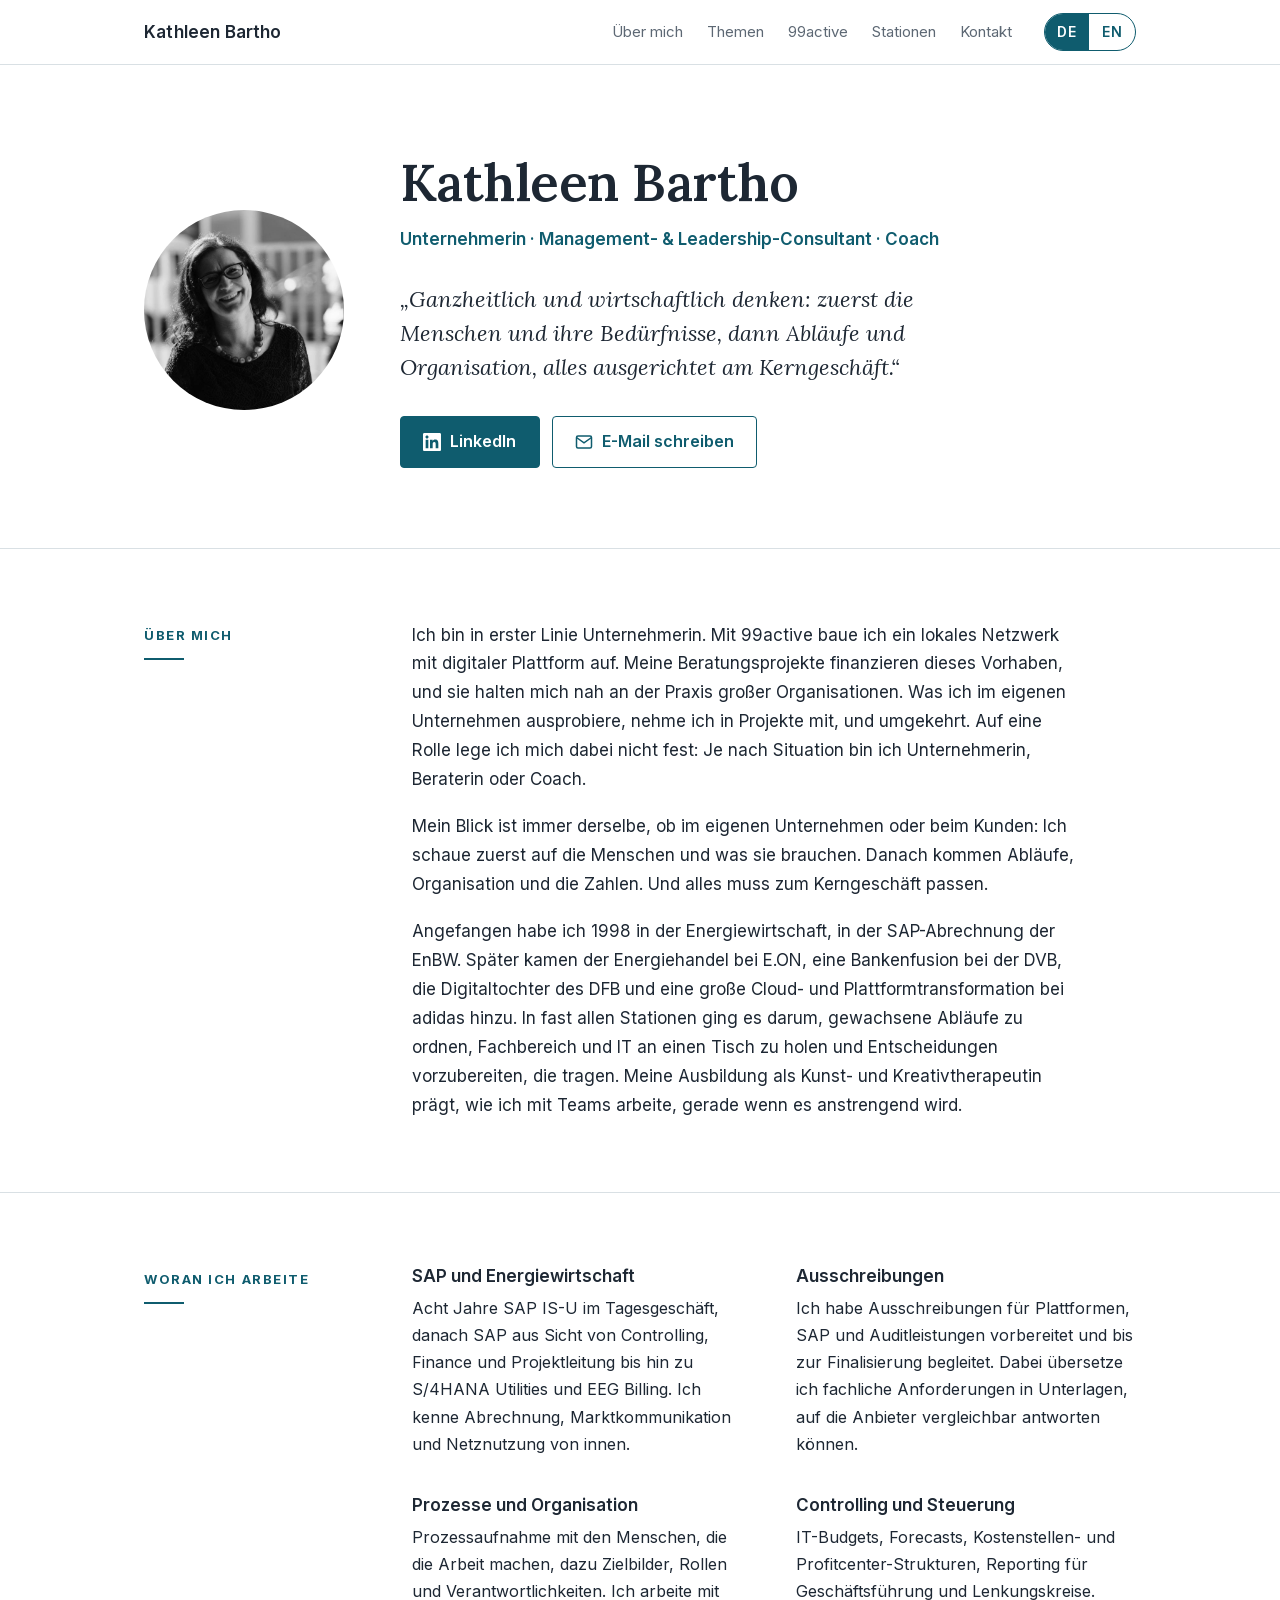
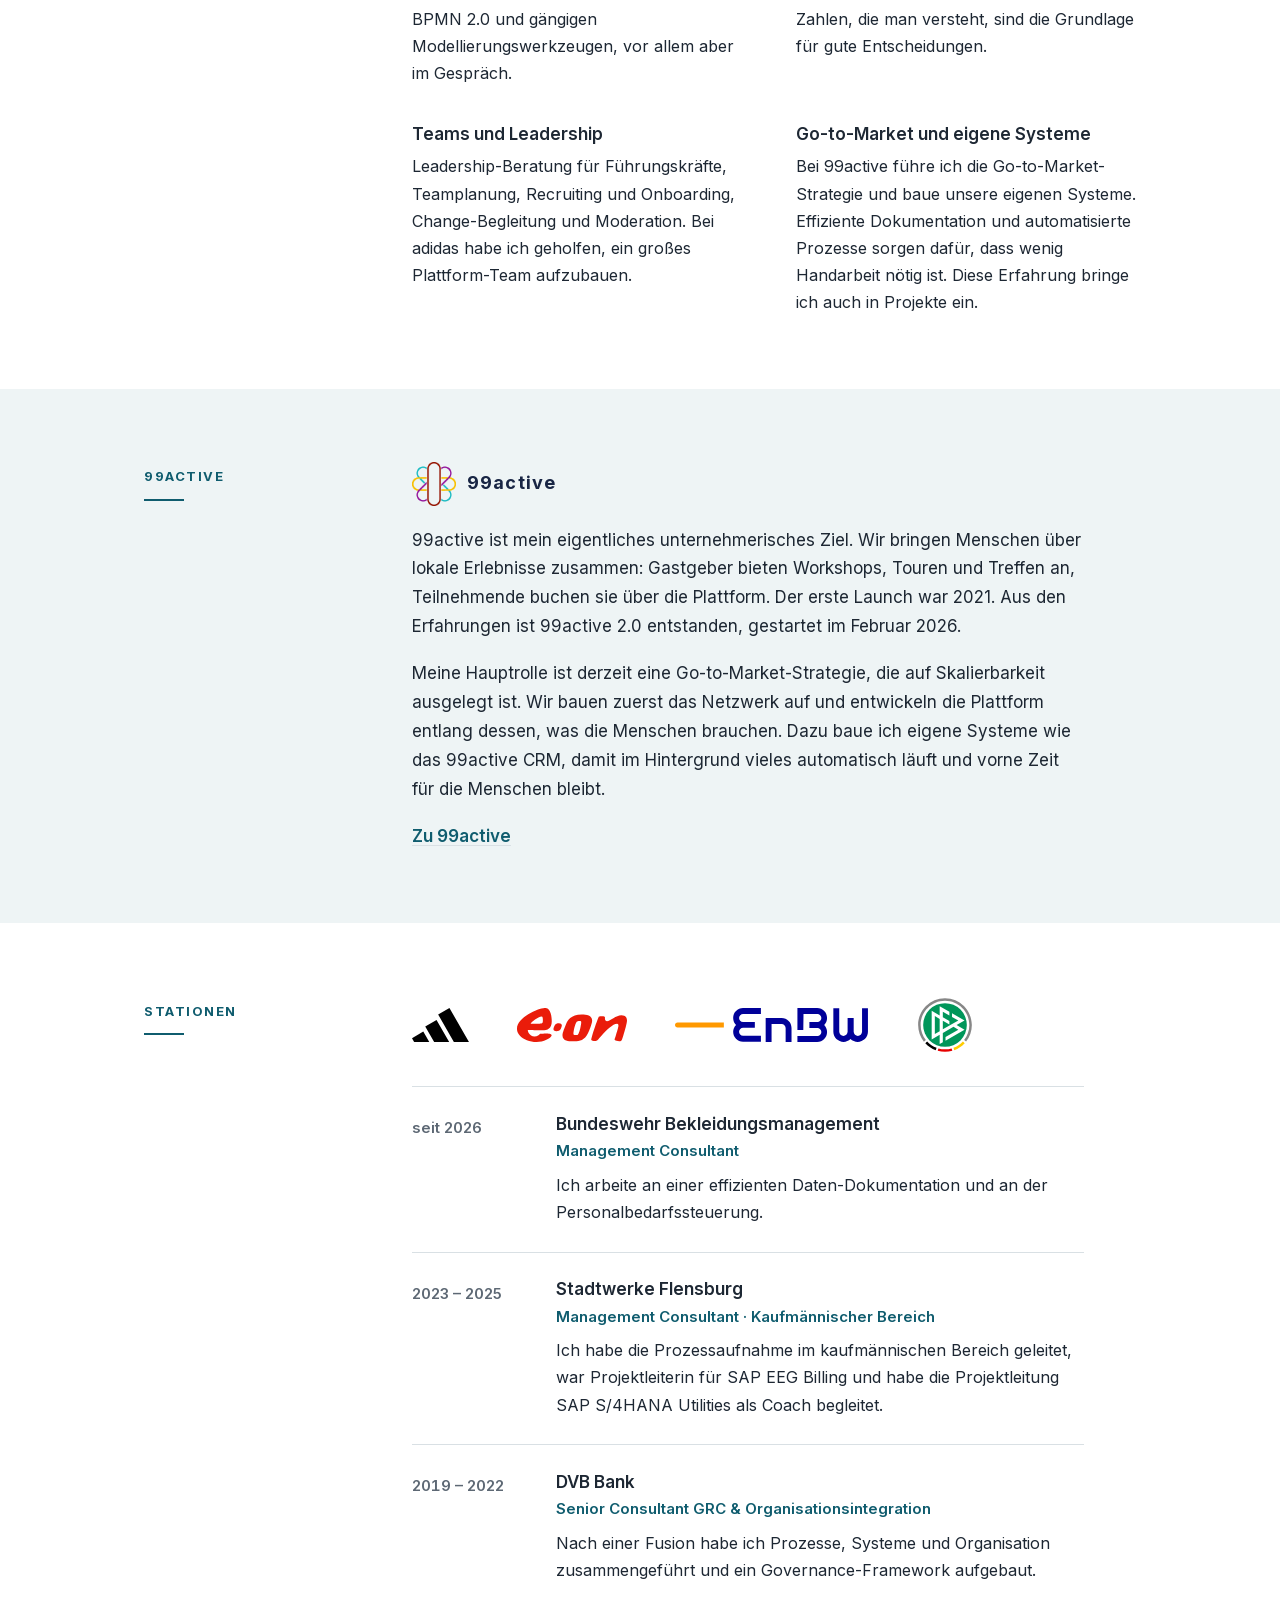
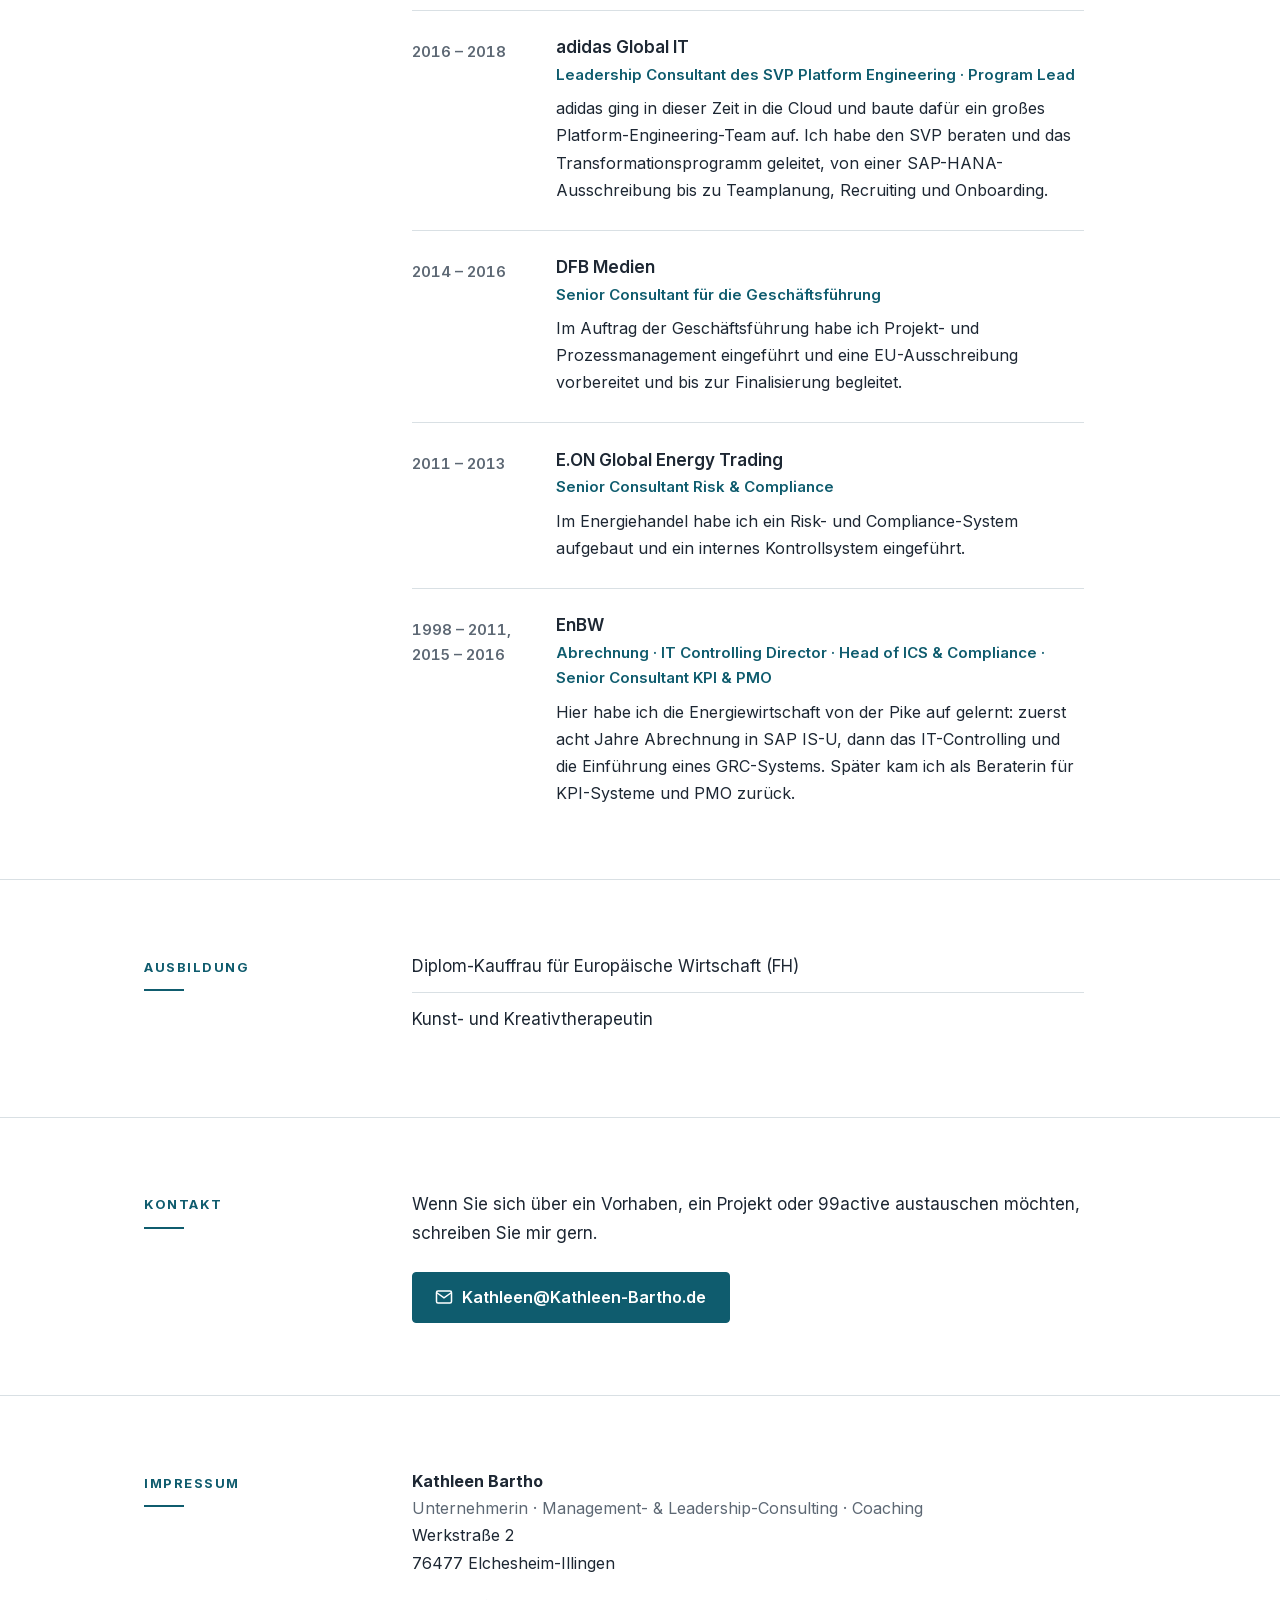
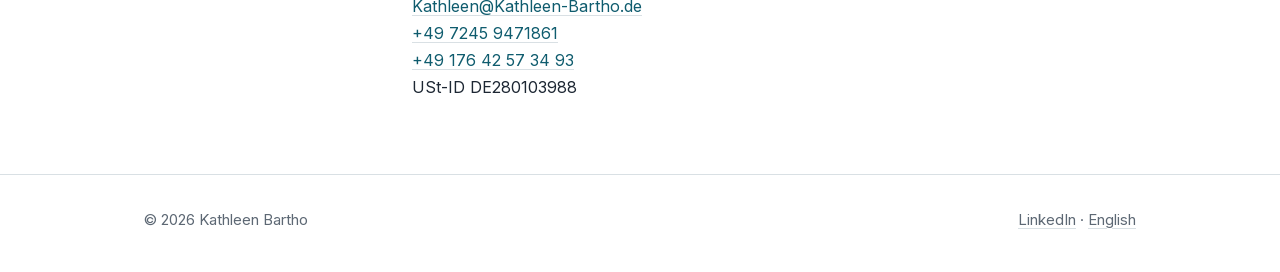
==== commit a85585f5: "update" ====
--- a/index.html
+++ b/index.html
@@ -1,796 +1,243 @@
 <!DOCTYPE html>
-<html lang="en">
+<html lang="de">
 <head>
     <meta charset="UTF-8">
     <meta name="viewport" content="width=device-width, initial-scale=1.0">
-    <title>Kathleen Bartho · Interim Management, Leadership Consulting &amp; Coaching</title>
-    <link href="https://fonts.googleapis.com/css2?family=Inter:wght@300;400;500;600;700&amp;display=swap" rel="stylesheet">
-    <style>
-        * {
-            margin: 0;
-            padding: 0;
-            box-sizing: border-box;
-        }
-
-        :root {
-            --color-deep-blue: #003366;
-            --color-dark-blue: #004080;
-            --color-light-blue: #E6F2FF;
-            --color-white: #ffffff;
-            --color-black: #000000;
-            --color-text-dark: #1a1a1a;
-            --color-text-light: #666666;
-            --spacing-xs: 0.5rem;
-            --spacing-sm: 1rem;
-            --spacing-md: 2rem;
-            --spacing-lg: 4rem;
-            --spacing-xl: 6rem;
-        }
-
-        body {
-            font-family: 'Inter', -apple-system, BlinkMacSystemFont, 'Segoe UI', sans-serif;
-            color: var(--color-black);
-            background-color: var(--color-white);
-            line-height: 1.7;
-            font-size: 16px;
-            -webkit-font-smoothing: antialiased;
-            -moz-osx-font-smoothing: grayscale;
-        }
-
-        .container {
-            max-width: 1200px;
-            margin: 0 auto;
-            padding: 0 var(--spacing-md);
-        }
-
-        /* Hero Section */
-        .hero {
-            padding: var(--spacing-xl) var(--spacing-md) var(--spacing-lg);
-            text-align: center;
-            background: linear-gradient(135deg, var(--color-deep-blue) 0%, var(--color-dark-blue) 100%);
-            color: var(--color-white);
-        }
-
-        .hero-with-image {
-            display: flex;
-            align-items: center;
-            gap: var(--spacing-lg);
-            text-align: left;
-            max-width: 1100px;
-            margin: 0 auto;
-        }
-
-        .hero-image {
-            flex-shrink: 0;
-        }
-
-        .hero-image img {
-            width: 220px;
-            height: 220px;
-            border-radius: 50%;
-            border: 4px solid var(--color-white);
-            object-fit: cover;
-            box-shadow: 0 8px 24px rgba(0, 0, 0, 0.2);
-        }
-
-        .hero-content {
-            flex: 1;
-        }
-
-        .hero .tagline {
-            font-size: 0.95rem;
-            color: rgba(255, 255, 255, 0.9);
-            margin-bottom: var(--spacing-sm);
-            font-weight: 400;
-        }
-
-        .hero h1 {
-            font-size: clamp(2rem, 5vw, 3.5rem);
-            font-weight: 700;
-            color: var(--color-white);
-            margin-bottom: var(--spacing-md);
-            letter-spacing: -0.02em;
-            line-height: 1.2;
-        }
-
-        .hero .subheadline {
-            font-size: clamp(1.1rem, 2vw, 1.35rem);
-            color: rgba(255, 255, 255, 0.95);
-            max-width: 900px;
-            margin: 0 auto var(--spacing-md);
-            font-weight: 400;
-            line-height: 1.6;
-        }
-
-        .hero .tags {
-            display: flex;
-            flex-wrap: wrap;
-            justify-content: flex-start;
-            gap: var(--spacing-sm);
-            margin: var(--spacing-md) 0 var(--spacing-lg);
-            max-width: 800px;
-        }
-
-        .hero .tag {
-            display: inline-block;
-            padding: 0.5rem 1.25rem;
-            background-color: rgba(255, 255, 255, 0.15);
-            border: 1px solid rgba(255, 255, 255, 0.3);
-            border-radius: 50px;
-            font-size: 0.9rem;
-            color: var(--color-white);
-            font-weight: 400;
-            backdrop-filter: blur(10px);
-        }
-
-        .hero .cta-buttons {
-            display: flex;
-            gap: var(--spacing-sm);
-            justify-content: flex-start;
-            flex-wrap: wrap;
-            margin-top: var(--spacing-md);
-        }
-
-        .btn-primary {
-            display: inline-flex;
-            align-items: center;
-            gap: 0.5rem;
-            padding: 0.875rem 2rem;
-            background-color: var(--color-white);
-            color: var(--color-deep-blue);
-            text-decoration: none;
-            border-radius: 4px;
-            font-weight: 600;
-            font-size: 1rem;
-            transition: all 0.2s ease;
-            border: 2px solid var(--color-white);
-        }
-
-        .btn-primary:hover {
-            background-color: transparent;
-            color: var(--color-white);
-            transform: translateY(-2px);
-            box-shadow: 0 4px 12px rgba(0, 0, 0, 0.2);
-        }
-
-        .btn-secondary {
-            display: inline-flex;
-            align-items: center;
-            gap: 0.5rem;
-            padding: 0.875rem 2rem;
-            background-color: transparent;
-            color: var(--color-white);
-            text-decoration: none;
-            border: 2px solid var(--color-white);
-            border-radius: 4px;
-            font-weight: 600;
-            font-size: 1rem;
-            transition: all 0.2s ease;
-        }
-
-        .btn-secondary:hover {
-            background-color: var(--color-white);
-            color: var(--color-deep-blue);
-            transform: translateY(-2px);
-            box-shadow: 0 4px 12px rgba(0, 0, 0, 0.2);
-        }
-
-        .btn-icon {
-            width: 20px;
-            height: 20px;
-        }
-
-        /* Section Styles */
-        section {
-            padding: var(--spacing-lg) var(--spacing-md);
-        }
-
-        section h2 {
-            font-size: clamp(1.75rem, 4vw, 2.5rem);
-            font-weight: 700;
-            color: var(--color-deep-blue);
-            margin-bottom: var(--spacing-md);
-            letter-spacing: -0.01em;
-        }
-
-        section h3 {
-            font-size: 1.5rem;
-            font-weight: 600;
-            color: var(--color-deep-blue);
-            margin-bottom: var(--spacing-sm);
-        }
-
-        /* About Section */
-        .about {
-            background-color: var(--color-white);
-        }
-
-        .about-content {
-            max-width: 900px;
-            margin: 0 auto;
-            font-size: 1.1rem;
-            line-height: 1.8;
-            color: var(--color-text-dark);
-        }
-
-        .about-content p {
-            margin-bottom: var(--spacing-md);
-        }
-
-        /* Services Section */
-        .services {
-            background-color: var(--color-light-blue);
-        }
-
-        .services-grid {
-            display: grid;
-            grid-template-columns: repeat(3, 1fr);
-            gap: var(--spacing-md);
-            margin-top: var(--spacing-md);
-        }
-
-        .service-card {
-            background-color: var(--color-white);
-            padding: var(--spacing-md);
-            border: 2px solid var(--color-deep-blue);
-            border-radius: 4px;
-            transition: all 0.2s ease;
-        }
-
-        .service-card:hover {
-            box-shadow: 0 8px 24px rgba(0, 51, 102, 0.15);
-            transform: translateY(-4px);
-            border-color: var(--color-dark-blue);
-        }
-
-        .service-card h3 {
-            font-size: 1.35rem;
-            margin-bottom: 0.5rem;
-            color: var(--color-deep-blue);
-        }
-
-        .service-card .service-lede {
-            font-size: 0.95rem;
-            line-height: 1.55;
-            color: var(--color-text-light);
-            margin-bottom: var(--spacing-sm);
-        }
-
-        .service-card ul {
-            list-style: none;
-            padding: 0;
-        }
-
-        .service-card li {
-            padding-left: 1.5rem;
-            position: relative;
-            margin-bottom: 0.75rem;
-            color: var(--color-text-dark);
-            line-height: 1.6;
-        }
-
-        .service-card li:before {
-            content: "•";
-            position: absolute;
-            left: 0;
-            color: var(--color-deep-blue);
-            font-weight: 600;
-        }
-
-        /* Selected Experience Section */
-        .selected-experience {
-            background-color: var(--color-white);
-        }
-
-        .selected-experience h2 {
-            text-align: center;
-        }
-
-        .experience-logos {
-            max-width: 900px;
-            margin: 0 auto;
-            display: grid;
-            grid-template-columns: repeat(5, minmax(0, 1fr));
-            gap: var(--spacing-sm);
-        }
-
-        .experience-logo {
-            display: flex;
-            align-items: center;
-            justify-content: center;
-            min-height: 120px;
-            padding: var(--spacing-sm);
-            background-color: var(--color-white);
-            border: 1px solid #d8e6f3;
-            border-radius: 4px;
-        }
-
-        .experience-logo img {
-            display: block;
-            width: auto;
-            max-width: 100%;
-            height: auto;
-            max-height: 64px;
-            object-fit: contain;
-        }
-
-        .experience-logo-99active {
-            gap: 0.6rem;
-        }
-
-        .experience-logo-99active img {
-            width: 52px;
-            height: 52px;
-            flex-shrink: 0;
-        }
-
-        .experience-logo-wordmark {
-            color: hsl(222deg 48% 18%);
-            font-size: 1rem;
-            font-weight: 700;
-            letter-spacing: 0.06em;
-            line-height: 1;
-        }
-
-        .experience-logo img.logo-dfb {
-            max-height: 82px;
-        }
-
-        /* Tools Section */
-        .tools {
-            background-color: var(--color-light-blue);
-            padding: var(--spacing-md) var(--spacing-md);
-        }
-
-        .tools-content {
-            max-width: 900px;
-            margin: 0 auto;
-        }
-
-        .tools-intro {
-            font-size: 1.05rem;
-            line-height: 1.75;
-            color: var(--color-text-dark);
-            margin-bottom: var(--spacing-sm);
-        }
-
-        .tools-footnote {
-            margin-top: var(--spacing-md);
-            font-size: 0.95rem;
-            line-height: 1.7;
-            color: var(--color-text-light);
-        }
-
-        .tools-answers {
-            display: grid;
-            grid-template-columns: repeat(auto-fit, minmax(260px, 1fr));
-            gap: var(--spacing-md);
-            margin-top: var(--spacing-md);
-        }
-
-        .tools-answer {
-            background-color: var(--color-white);
-            border: 2px solid var(--color-deep-blue);
-            border-radius: 4px;
-            padding: var(--spacing-md);
-        }
-
-        .tools-answer h3 {
-            font-size: 1.1rem;
-            font-weight: 600;
-            color: var(--color-deep-blue);
-            margin-bottom: 0.5rem;
-            letter-spacing: -0.01em;
-        }
-
-        .tools-answer p {
-            font-size: 0.95rem;
-            line-height: 1.65;
-            color: var(--color-text-dark);
-            margin: 0;
-        }
-
-        /* Contact Section */
-        .contact {
-            background-color: var(--color-deep-blue);
-            color: var(--color-white);
-            padding: var(--spacing-lg) var(--spacing-md);
-        }
-
-        .contact h2 {
-            color: var(--color-white);
-        }
-
-        .contact-content {
-            max-width: 600px;
-            margin: 0 auto;
-            text-align: center;
-        }
-
-        .contact-intro {
-            font-size: 1.1rem;
-            color: rgba(255, 255, 255, 0.95);
-            margin-bottom: var(--spacing-md);
-            line-height: 1.7;
-        }
-
-        .contact-email {
-            margin-top: var(--spacing-md);
-        }
-
-        .contact-email a {
-            display: inline-flex;
-            align-items: center;
-            gap: 0.5rem;
-            padding: 1rem 2.5rem;
-            background-color: var(--color-white);
-            color: var(--color-deep-blue);
-            text-decoration: none;
-            border-radius: 4px;
-            font-weight: 600;
-            font-size: 1.1rem;
-            transition: all 0.2s ease;
-            border: 2px solid var(--color-white);
-        }
-
-        .contact-email a:hover {
-            background-color: transparent;
-            color: var(--color-white);
-            transform: translateY(-2px);
-            box-shadow: 0 4px 12px rgba(0, 0, 0, 0.2);
-        }
-
-        /* Imprint Section */
-        .imprint {
-            background-color: var(--color-white);
-            padding: var(--spacing-lg) var(--spacing-md);
-            border-top: 2px solid var(--color-light-blue);
-        }
-
-        .imprint-content {
-            max-width: 900px;
-            margin: 0 auto;
-        }
-
-        .imprint h2 {
-            margin-bottom: var(--spacing-md);
-        }
-
-        .imprint-info {
-            font-size: 0.95rem;
-            line-height: 1.8;
-            color: var(--color-text-dark);
-        }
-
-        .imprint-info p {
-            margin-bottom: 0.5rem;
-        }
-
-        .imprint-info a {
-            color: var(--color-deep-blue);
-            text-decoration: none;
-            border-bottom: 2px solid var(--color-light-blue);
-            transition: border-color 0.2s ease;
-            font-weight: 500;
-        }
-
-        .imprint-info a:hover {
-            border-bottom-color: var(--color-deep-blue);
-        }
-
-        /* Footer */
-        footer {
-            background-color: var(--color-deep-blue);
-            padding: var(--spacing-md);
-            text-align: center;
-            color: var(--color-white);
-            font-size: 0.9rem;
-        }
-
-        .footer-links {
-            margin-top: var(--spacing-xs);
-            display: flex;
-            gap: var(--spacing-sm);
-            justify-content: center;
-            flex-wrap: wrap;
-        }
-
-        .footer-links a {
-            color: var(--color-white);
-            text-decoration: none;
-            border-bottom: 1px solid transparent;
-            transition: border-color 0.2s ease;
-        }
-
-        .footer-links a:hover {
-            border-bottom-color: var(--color-white);
-        }
-
-        /* Responsive */
-        @media (max-width: 1024px) {
-            .services-grid {
-                grid-template-columns: 1fr;
-            }
-
-            .experience-logos {
-                grid-template-columns: repeat(3, minmax(0, 1fr));
-            }
-        }
-
-        @media (max-width: 768px) {
-            .hero {
-                padding: var(--spacing-md) var(--spacing-sm) var(--spacing-md);
-            }
-
-            .hero-with-image {
-                flex-direction: column;
-                text-align: center;
-                gap: var(--spacing-md);
-            }
-
-            .hero-image img {
-                width: 180px;
-                height: 180px;
-            }
-
-            .hero-content {
-                text-align: center;
-            }
-
-            .hero .tags,
-            .hero .cta-buttons {
-                justify-content: center;
-            }
-
-            section {
-                padding: var(--spacing-md) var(--spacing-sm);
-            }
-
-            .experience-logos {
-                grid-template-columns: repeat(2, minmax(0, 1fr));
-                gap: var(--spacing-sm);
-            }
-
-            .experience-logo {
-                min-height: 100px;
-                padding: var(--spacing-sm);
-            }
-
-            .experience-logo img {
-                max-width: 120px;
-            }
-
-            .experience-logo-99active {
-                grid-column: 1 / -1;
-                width: calc(50% - var(--spacing-xs));
-                justify-self: center;
-            }
-
-            .experience-logo-99active img {
-                width: 48px;
-                height: 48px;
-            }
-
-            .cta-buttons {
-                flex-direction: column;
-            }
-
-            .btn-primary,
-            .btn-secondary {
-                width: 100%;
-                justify-content: center;
-            }
-
-            .contact-email a {
-                width: 100%;
-                justify-content: center;
-            }
-        }
-    </style>
+    <title>Kathleen Bartho · Unternehmerin, Management- &amp; Leadership-Consultant, Coach</title>
+    <meta name="description" content="Kathleen Bartho ist Gründerin und CEO von 99active und arbeitet als Management- und Leadership-Consultant und Coach: SAP und Energiewirtschaft, Ausschreibungen, Prozesse, Controlling, Teams.">
+    <link rel="canonical" href="https://kathleen-bartho.de/">
+    <link rel="alternate" hreflang="de" href="https://kathleen-bartho.de/">
+    <link rel="alternate" hreflang="en" href="https://kathleen-bartho.de/en/">
+    <link rel="alternate" hreflang="x-default" href="https://kathleen-bartho.de/">
+    <link rel="stylesheet" href="assets/site.css">
 </head>
 <body>
-    <!-- Hero Section -->
-    <section class="hero">
-        <div class="container">
-            <div class="hero-with-image">
-                <div class="hero-image">
-                    <img src="Kathleen.jpg" alt="Kathleen Bartho">
-                </div>
-                <div class="hero-content">
-                    <p class="tagline">Interim Management · Leadership Consulting &amp; Coaching · Human Change Management · Organizational stabilization</p>
-                    <h1>Stabilize the operation. Lead the change. Enable the people.</h1>
-                    <p class="subheadline">
-                        I take interim leadership responsibility when organizations are under pressure: stabilizing teams and operations, clarifying priorities and accountability, and making change workable for the people who have to deliver it.
-                    </p>
-                    <div class="tags">
-                        <span class="tag">Interim Management</span>
-                        <span class="tag">Human Change Management</span>
-                        <span class="tag">Leadership enablement</span>
-                        <span class="tag">Organizational stabilization</span>
-                    </div>
-                    <div class="cta-buttons">
-                        <a href="https://www.linkedin.com/in/kathleen-bartho-7923b4167/" target="_blank" rel="noopener noreferrer" class="btn-primary">
-                            <svg class="btn-icon" viewBox="0 0 24 24" fill="currentColor">
-                                <path d="M20.447 20.452h-3.554v-5.569c0-1.328-.027-3.037-1.852-3.037-1.853 0-2.136 1.445-2.136 2.939v5.667H9.351V9h3.414v1.561h.046c.477-.9 1.637-1.85 3.37-1.85 3.601 0 4.267 2.37 4.267 5.455v6.286zM5.337 7.433c-1.144 0-2.063-.926-2.063-2.065 0-1.138.92-2.063 2.063-2.063 1.14 0 2.064.925 2.064 2.063 0 1.139-.925 2.065-2.064 2.065zm1.782 13.019H3.555V9h3.564v11.452zM22.225 0H1.771C.792 0 0 .774 0 1.729v20.542C0 23.227.792 24 1.771 24h20.451C23.2 24 24 23.227 24 22.271V1.729C24 .774 23.2 0 22.222 0h.003z"/>
-                            </svg>
+    <header class="topbar">
+        <div class="wrap">
+            <a class="topbar-name" href="#top">Kathleen Bartho</a>
+            <div class="topbar-right">
+                <nav class="topbar-nav" aria-label="Seitenabschnitte">
+                    <a href="#ueber-mich">Über mich</a>
+                    <a href="#themen">Themen</a>
+                    <a href="#99active">99active</a>
+                    <a href="#stationen">Stationen</a>
+                    <a href="#kontakt">Kontakt</a>
+                </nav>
+                <nav class="lang" aria-label="Sprache">
+                    <span aria-current="page" title="Deutsch">DE</span>
+                    <a href="en/" lang="en" hreflang="en" title="English">EN</a>
+                </nav>
+            </div>
+        </div>
+    </header>
+
+    <main id="top">
+        <section class="hero">
+            <div class="wrap">
+                <img class="hero-photo" src="Kathleen.jpg" alt="Kathleen Bartho" width="200" height="200">
+                <div>
+                    <h1>Kathleen Bartho</h1>
+                    <p class="hero-role">Unternehmerin · Management- &amp; Leadership-Consultant · Coach</p>
+                    <p class="hero-quote">„Ganzheitlich und wirtschaftlich denken: zuerst die Menschen und ihre Bedürfnisse, dann Abläufe und Organisation, alles ausgerichtet am Kerngeschäft.“</p>
+                    <div class="buttons">
+                        <a class="btn btn-solid" href="https://www.linkedin.com/in/kathleen-bartho-7923b4167/" target="_blank" rel="noopener noreferrer">
+                            <svg viewBox="0 0 24 24" fill="currentColor" aria-hidden="true"><path d="M20.447 20.452h-3.554v-5.569c0-1.328-.027-3.037-1.852-3.037-1.853 0-2.136 1.445-2.136 2.939v5.667H9.351V9h3.414v1.561h.046c.477-.9 1.637-1.85 3.37-1.85 3.601 0 4.267 2.37 4.267 5.455v6.286zM5.337 7.433c-1.144 0-2.063-.926-2.063-2.065 0-1.138.92-2.063 2.063-2.063 1.14 0 2.064.925 2.064 2.063 0 1.139-.925 2.065-2.064 2.065zm1.782 13.019H3.555V9h3.564v11.452zM22.225 0H1.771C.792 0 0 .774 0 1.729v20.542C0 23.227.792 24 1.771 24h20.451C23.2 24 24 23.227 24 22.271V1.729C24 .774 23.2 0 22.222 0h.003z"/></svg>
                             LinkedIn
                         </a>
-                        <a href="mailto:Kathleen@Kathleen-Bartho.de" class="btn-secondary">
-                            <svg class="btn-icon" viewBox="0 0 24 24" fill="none" stroke="currentColor" stroke-width="2">
-                                <path d="M4 4h16c1.1 0 2 .9 2 2v12c0 1.1-.9 2-2 2H4c-1.1 0-2-.9-2-2V6c0-1.1.9-2 2-2z"/>
-                                <polyline points="22,6 12,13 2,6"/>
-                            </svg>
-                            Write an Email
+                        <a class="btn btn-line" href="mailto:Kathleen@Kathleen-Bartho.de">
+                            <svg viewBox="0 0 24 24" fill="none" stroke="currentColor" stroke-width="2" aria-hidden="true"><path d="M4 4h16c1.1 0 2 .9 2 2v12c0 1.1-.9 2-2 2H4c-1.1 0-2-.9-2-2V6c0-1.1.9-2 2-2z"/><polyline points="22,6 12,13 2,6"/></svg>
+                            E-Mail schreiben
                         </a>
                     </div>
                 </div>
             </div>
-        </div>
-    </section>
-
-    <!-- About Me Section -->
-    <section class="about">
-        <div class="container">
-            <h2>About</h2>
-            <div class="about-content">
-                <p>
-                    I step into demanding change and stabilization situations when leadership capacity is needed immediately. As an interim manager, I take operational responsibility: setting priorities, clarifying decisions and escalations, restoring reliable collaboration, and keeping delivery moving alongside the day-to-day business.
-                </p>
-                <p>
-                    Human Change Management and leadership enablement shape how I lead that work. I involve the people who understand the operation, surface uncertainty, overload, resistance, and conflict early, and translate change goals into practical steps. Participation and accountability belong together: people need a voice, clear expectations, and decisions that are followed through.
-                </p>
-                <p>
-                    My foundation is the Diplom-Kauffrau für Europäische Wirtschaft (FH), a German business degree comparable to an MBA, together with more than 20 years of leadership and transformation experience. I combine operational knowledge of energy billing and SAP environments with governance, financial steering, program leadership, and organization design. Training as an art &amp; creative therapist and movement coach strengthens how I facilitate difficult topics and keep leadership grounded under complexity.
-                </p>
-            </div>
-        </div>
-    </section>
-
-    <!-- Core Services Section -->
-    <section class="services">
-        <div class="container">
-            <h2>How I can help</h2>
-            <div class="services-grid">
-                <div class="service-card">
-                    <h3>Interim Management &amp; operational leadership</h3>
-                    <p class="service-lede">When operations are under pressure or leadership capacity is temporarily missing, I provide orientation, structure, and hands-on leadership.</p>
-                    <ul>
-                        <li>Stabilizing teams and operational delivery</li>
-                        <li>Clarifying priorities, roles, decisions, and escalation paths</li>
-                        <li>Connecting management, business functions, IT, and external partners</li>
-                        <li>Leading through simultaneous operational and transformation pressure</li>
-                        <li>Preparing a reliable handover to the permanent organization</li>
+        </section>
+
+        <section class="section" id="ueber-mich">
+            <div class="wrap">
+                <h2>Über mich</h2>
+                <div class="body prose">
+                    <p>Ich bin in erster Linie Unternehmerin. Mit 99active baue ich ein lokales Netzwerk mit digitaler Plattform auf. Meine Beratungsprojekte finanzieren dieses Vorhaben, und sie halten mich nah an der Praxis großer Organisationen. Was ich im eigenen Unternehmen ausprobiere, nehme ich in Projekte mit, und umgekehrt. Auf eine Rolle lege ich mich dabei nicht fest: Je nach Situation bin ich Unternehmerin, Beraterin oder Coach.</p>
+                    <p>Mein Blick ist immer derselbe, ob im eigenen Unternehmen oder beim Kunden: Ich schaue zuerst auf die Menschen und was sie brauchen. Danach kommen Abläufe, Organisation und die Zahlen. Und alles muss zum Kerngeschäft passen.</p>
+                    <p>Angefangen habe ich 1998 in der Energiewirtschaft, in der SAP-Abrechnung der EnBW. Später kamen der Energiehandel bei E.ON, eine Bankenfusion bei der DVB, die Digitaltochter des DFB und eine große Cloud- und Plattformtransformation bei adidas hinzu. In fast allen Stationen ging es darum, gewachsene Abläufe zu ordnen, Fachbereich und IT an einen Tisch zu holen und Entscheidungen vorzubereiten, die tragen. Meine Ausbildung als Kunst- und Kreativtherapeutin prägt, wie ich mit Teams arbeite, gerade wenn es anstrengend wird.</p>
+                </div>
+            </div>
+        </section>
+
+        <section class="section" id="themen">
+            <div class="wrap">
+                <h2>Woran ich arbeite</h2>
+                <div class="fields">
+                    <div>
+                        <h3>SAP und Energiewirtschaft</h3>
+                        <p>Acht Jahre SAP IS-U im Tagesgeschäft, danach SAP aus Sicht von Controlling, Finance und Projektleitung bis hin zu S/4HANA Utilities und EEG Billing. Ich kenne Abrechnung, Marktkommunikation und Netznutzung von innen.</p>
+                    </div>
+                    <div>
+                        <h3>Ausschreibungen</h3>
+                        <p>Ich habe Ausschreibungen für Plattformen, SAP und Auditleistungen vorbereitet und bis zur Finalisierung begleitet. Dabei übersetze ich fachliche Anforderungen in Unterlagen, auf die Anbieter vergleichbar antworten können.</p>
+                    </div>
+                    <div>
+                        <h3>Prozesse und Organisation</h3>
+                        <p>Prozessaufnahme mit den Menschen, die die Arbeit machen, dazu Zielbilder, Rollen und Verantwortlichkeiten. Ich arbeite mit BPMN 2.0 und gängigen Modellierungswerkzeugen, vor allem aber im Gespräch.</p>
+                    </div>
+                    <div>
+                        <h3>Controlling und Steuerung</h3>
+                        <p>IT-Budgets, Forecasts, Kostenstellen- und Profitcenter-Strukturen, Reporting für Geschäftsführung und Lenkungskreise. Zahlen, die man versteht, sind die Grundlage für gute Entscheidungen.</p>
+                    </div>
+                    <div>
+                        <h3>Teams und Leadership</h3>
+                        <p>Leadership-Beratung für Führungskräfte, Teamplanung, Recruiting und Onboarding, Change-Begleitung und Moderation. Bei adidas habe ich geholfen, ein großes Plattform-Team aufzubauen.</p>
+                    </div>
+                    <div>
+                        <h3>Go-to-Market und eigene Systeme</h3>
+                        <p>Bei 99active führe ich die Go-to-Market-Strategie und baue unsere eigenen Systeme. Effiziente Dokumentation und automatisierte Prozesse sorgen dafür, dass wenig Handarbeit nötig ist. Diese Erfahrung bringe ich auch in Projekte ein.</p>
+                    </div>
+                </div>
+            </div>
+        </section>
+
+        <section class="section section-soft" id="99active">
+            <div class="wrap">
+                <h2>99active</h2>
+                <div class="body prose">
+                    <div class="brand">
+                        <img src="assets/logos/99active.png" alt="" width="44" height="44">
+                        <span>99active</span>
+                    </div>
+                    <p>99active ist mein eigentliches unternehmerisches Ziel. Wir bringen Menschen über lokale Erlebnisse zusammen: Gastgeber bieten Workshops, Touren und Treffen an, Teilnehmende buchen sie über die Plattform. Der erste Launch war 2021. Aus den Erfahrungen ist 99active 2.0 entstanden, gestartet im Februar 2026.</p>
+                    <p>Meine Hauptrolle ist derzeit eine Go-to-Market-Strategie, die auf Skalierbarkeit ausgelegt ist. Wir bauen zuerst das Netzwerk auf und entwickeln die Plattform entlang dessen, was die Menschen brauchen. Dazu baue ich eigene Systeme wie das 99active CRM, damit im Hintergrund vieles automatisch läuft und vorne Zeit für die Menschen bleibt.</p>
+                    <p class="more"><a href="https://99active.com/" target="_blank" rel="noopener noreferrer">Zu 99active</a></p>
+                </div>
+            </div>
+        </section>
+
+        <section class="section" id="stationen">
+            <div class="wrap">
+                <h2>Stationen</h2>
+                <div class="body">
+                    <div class="logos">
+                        <img src="assets/logos/adidas.svg" alt="adidas">
+                        <img src="assets/logos/eon.svg" alt="E.ON">
+                        <img src="assets/logos/enbw.svg" alt="EnBW">
+                        <img class="logo-tall" src="assets/logos/dfb.svg" alt="Deutscher Fußball-Bund">
+                    </div>
+
+                    <div class="job">
+                        <div class="job-when">seit 2026</div>
+                        <div>
+                            <h3>Bundeswehr Bekleidungsmanagement</h3>
+                            <p class="job-pos">Management Consultant</p>
+                            <p class="job-text">Ich arbeite an einer effizienten Daten-Dokumentation und an der Personalbedarfssteuerung.</p>
+                        </div>
+                    </div>
+
+                    <div class="job">
+                        <div class="job-when">2023 – 2025</div>
+                        <div>
+                            <h3>Stadtwerke Flensburg</h3>
+                            <p class="job-pos">Management Consultant · Kaufmännischer Bereich</p>
+                            <p class="job-text">Ich habe die Prozessaufnahme im kaufmännischen Bereich geleitet, war Projektleiterin für SAP EEG Billing und habe die Projektleitung SAP S/4HANA Utilities als Coach begleitet.</p>
+                        </div>
+                    </div>
+
+                    <div class="job">
+                        <div class="job-when">2019 – 2022</div>
+                        <div>
+                            <h3>DVB Bank</h3>
+                            <p class="job-pos">Senior Consultant GRC &amp; Organisationsintegration</p>
+                            <p class="job-text">Nach einer Fusion habe ich Prozesse, Systeme und Organisation zusammengeführt und ein Governance-Framework aufgebaut.</p>
+                        </div>
+                    </div>
+
+                    <div class="job">
+                        <div class="job-when">2016 – 2018</div>
+                        <div>
+                            <h3>adidas Global IT</h3>
+                            <p class="job-pos">Leadership Consultant des SVP Platform Engineering · Program Lead</p>
+                            <p class="job-text">adidas ging in dieser Zeit in die Cloud und baute dafür ein großes Platform-Engineering-Team auf. Ich habe den SVP beraten und das Transformationsprogramm geleitet, von einer SAP-HANA-Ausschreibung bis zu Teamplanung, Recruiting und Onboarding.</p>
+                        </div>
+                    </div>
+
+                    <div class="job">
+                        <div class="job-when">2014 – 2016</div>
+                        <div>
+                            <h3>DFB Medien</h3>
+                            <p class="job-pos">Senior Consultant für die Geschäftsführung</p>
+                            <p class="job-text">Im Auftrag der Geschäftsführung habe ich Projekt- und Prozessmanagement eingeführt und eine EU-Ausschreibung vorbereitet und bis zur Finalisierung begleitet.</p>
+                        </div>
+                    </div>
+
+                    <div class="job">
+                        <div class="job-when">2011 – 2013</div>
+                        <div>
+                            <h3>E.ON Global Energy Trading</h3>
+                            <p class="job-pos">Senior Consultant Risk &amp; Compliance</p>
+                            <p class="job-text">Im Energiehandel habe ich ein Risk- und Compliance-System aufgebaut und ein internes Kontrollsystem eingeführt.</p>
+                        </div>
+                    </div>
+
+                    <div class="job">
+                        <div class="job-when">1998 – 2011, 2015 – 2016</div>
+                        <div>
+                            <h3>EnBW</h3>
+                            <p class="job-pos">Abrechnung · IT Controlling Director · Head of ICS &amp; Compliance · Senior Consultant KPI &amp; PMO</p>
+                            <p class="job-text">Hier habe ich die Energiewirtschaft von der Pike auf gelernt: zuerst acht Jahre Abrechnung in SAP IS-U, dann das IT-Controlling und die Einführung eines GRC-Systems. Später kam ich als Beraterin für KPI-Systeme und PMO zurück.</p>
+                        </div>
+                    </div>
+                </div>
+            </div>
+        </section>
+
+        <section class="section" id="ausbildung">
+            <div class="wrap">
+                <h2>Ausbildung</h2>
+                <div class="body">
+                    <ul class="certs">
+                        <li>Diplom-Kauffrau für Europäische Wirtschaft (FH)</li>
+                        <li>Kunst- und Kreativtherapeutin</li>
                     </ul>
                 </div>
-                <div class="service-card">
-                    <h3>Human Change Management &amp; leadership enablement</h3>
-                    <p class="service-lede">Change succeeds when people understand the direction, can contribute their experience, and know what is expected of them.</p>
-                    <ul>
-                        <li>Involving employees and activating existing knowledge</li>
-                        <li>Identifying uncertainty, resistance, overload, and hidden conflict early</li>
-                        <li>Translating change goals into practical everyday steps</li>
-                        <li>Facilitating difficult conversations and conflicting interests</li>
-                        <li>Combining participation with accountability and measurable implementation</li>
-                    </ul>
-                </div>
-                <div class="service-card">
-                    <h3>Transformation, governance &amp; financial steering</h3>
-                    <p class="service-lede">Stable delivery needs transparent decisions, workable processes, and a steering model that connects operational reality with management expectations.</p>
-                    <ul>
-                        <li>End-to-end processes and operating models grounded in real handoffs</li>
-                        <li>Governance, PMO, risk forums, and decision-ready reporting</li>
-                        <li>Financial steering, forecasts, KPIs, and transparent trade-offs</li>
-                        <li>Business-IT translation in SAP-centric and regulated environments</li>
-                        <li>Documentation and structures teams can own after the assignment</li>
-                    </ul>
-                </div>
-            </div>
-        </div>
-    </section>
-
-    <!-- Selected Experience Section -->
-    <section class="selected-experience" aria-labelledby="selected-experience-title">
-        <div class="container">
-            <h2 id="selected-experience-title">Selected experience</h2>
-            <div class="experience-logos">
-                <div class="experience-logo experience-logo-99active" role="img" aria-label="99active">
-                    <img src="assets/logos/99active.png" alt="">
-                    <span class="experience-logo-wordmark" aria-hidden="true">99active</span>
-                </div>
-                <div class="experience-logo"><img src="assets/logos/adidas.svg" alt="adidas"></div>
-                <div class="experience-logo"><img src="assets/logos/eon.svg" alt="E.ON"></div>
-                <div class="experience-logo"><img src="assets/logos/enbw.svg" alt="EnBW"></div>
-                <div class="experience-logo"><img class="logo-dfb" src="assets/logos/dfb.svg" alt="Deutscher Fußball-Bund"></div>
-            </div>
-        </div>
-    </section>
-
-    <!-- Buyer situations -->
-    <section class="tools">
-        <div class="container">
-            <div class="tools-content">
-                <h2>When clients call me</h2>
-                <p class="tools-intro">My work starts where operational pressure and organizational change meet—and where someone needs to take responsibility for both delivery and the people involved.</p>
-                <div class="tools-answers">
-                    <div class="tools-answer">
-                        <h3>Interim leadership is needed</h3>
-                        <p>A key role is temporarily vacant, a team needs direction, or the organization requires experienced leadership without a long lead time.</p>
-                    </div>
-                    <div class="tools-answer">
-                        <h3>Operations are unstable</h3>
-                        <p>Backlogs, unclear priorities, recurring problems, or fragmented ownership are putting reliable day-to-day delivery at risk.</p>
-                    </div>
-                    <div class="tools-answer">
-                        <h3>Change is meeting resistance</h3>
-                        <p>Uncertainty, overload, or conflict is slowing implementation and needs to be addressed as part of the leadership work.</p>
-                    </div>
-                    <div class="tools-answer">
-                        <h3>Accountability is unclear</h3>
-                        <p>Roles, interfaces, decisions, and escalation paths need to become explicit so teams can act with confidence.</p>
-                    </div>
-                    <div class="tools-answer">
-                        <h3>Business and IT are disconnected</h3>
-                        <p>Different priorities and language are blocking progress, and both sides need one shared picture of the work and its consequences.</p>
-                    </div>
-                    <div class="tools-answer">
-                        <h3>A new model must land</h3>
-                        <p>A transformation, process, or operating model exists on paper but still needs to become workable behavior in everyday operations.</p>
-                    </div>
-                </div>
-                <p class="tools-footnote">The aim is not change activity for its own sake. It is a stable operation, clear leadership, and a team that can carry the work forward.</p>
-            </div>
-        </div>
-    </section>
-
-    <!-- Contact Section -->
-    <section class="contact" id="contact">
-        <div class="container">
-            <div class="contact-content">
-                <h2>Let’s talk</h2>
-                <p class="contact-intro">
-                    If you need experienced interim leadership, leadership enablement, or Human Change Management that brings people through change while stabilizing delivery, I would be glad to explore the situation with you.
-                </p>
-                <div class="contact-email">
-                    <a href="mailto:Kathleen@Kathleen-Bartho.de">
-                        <svg class="btn-icon" viewBox="0 0 24 24" fill="none" stroke="currentColor" stroke-width="2">
-                            <path d="M4 4h16c1.1 0 2 .9 2 2v12c0 1.1-.9 2-2 2H4c-1.1 0-2-.9-2-2V6c0-1.1.9-2 2-2z"/>
-                            <polyline points="22,6 12,13 2,6"/>
-                        </svg>
-                        Kathleen@Kathleen-Bartho.de
-                    </a>
-                </div>
-            </div>
-        </div>
-    </section>
-
-    <!-- Imprint Section -->
-    <section class="imprint">
-        <div class="container">
-            <div class="imprint-content">
+            </div>
+        </section>
+
+        <section class="section" id="kontakt">
+            <div class="wrap">
+                <h2>Kontakt</h2>
+                <div class="body prose">
+                    <p>Wenn Sie sich über ein Vorhaben, ein Projekt oder 99active austauschen möchten, schreiben Sie mir gern.</p>
+                    <div class="buttons contact-mail">
+                        <a class="btn btn-solid" href="mailto:Kathleen@Kathleen-Bartho.de">
+                            <svg viewBox="0 0 24 24" fill="none" stroke="currentColor" stroke-width="2" aria-hidden="true"><path d="M4 4h16c1.1 0 2 .9 2 2v12c0 1.1-.9 2-2 2H4c-1.1 0-2-.9-2-2V6c0-1.1.9-2 2-2z"/><polyline points="22,6 12,13 2,6"/></svg>
+                            Kathleen@Kathleen-Bartho.de
+                        </a>
+                    </div>
+                </div>
+            </div>
+        </section>
+
+        <section class="section" id="impressum">
+            <div class="wrap">
                 <h2>Impressum</h2>
-                <div class="imprint-info">
+                <div class="body imprint">
                     <p><strong>Kathleen Bartho</strong><br>
-                    Interim Management, Leadership Consulting &amp; Coaching<br>
+                    <span class="muted">Unternehmerin · Management- &amp; Leadership-Consulting · Coaching</span><br>
                     Werkstraße 2<br>
                     76477 Elchesheim-Illingen</p>
                     <p>
                         <a href="mailto:Kathleen@Kathleen-Bartho.de">Kathleen@Kathleen-Bartho.de</a><br>
-                        <a href="tel:+4972459471861">+49 07245 9471861</a><br>
+                        <a href="tel:+4972459471861">+49 7245 9471861</a><br>
                         <a href="tel:+4917642573493">+49 176 42 57 34 93</a><br>
-                        VAT ID DE280103988
+                        USt-ID DE280103988
                     </p>
                 </div>
             </div>
-        </div>
-    </section>
-
-    <!-- Footer -->
-    <footer>
-        <div class="container">
-            <p>&copy; 2026 Kathleen Bartho. All rights reserved.</p>
-            <div class="footer-links">
-                <a href="https://www.linkedin.com/in/kathleen-bartho-7923b4167/" target="_blank" rel="noopener noreferrer">LinkedIn</a>
-            </div>
+        </section>
+    </main>
+
+    <footer class="footer">
+        <div class="wrap">
+            <span>&copy; 2026 Kathleen Bartho</span>
+            <span><a href="https://www.linkedin.com/in/kathleen-bartho-7923b4167/" target="_blank" rel="noopener noreferrer">LinkedIn</a> · <a href="en/" lang="en" hreflang="en">English</a></span>
         </div>
     </footer>
 </body>
--- a/assets/site.css
+++ b/assets/site.css
@@ -0,0 +1,528 @@
+/* Schriften lokal eingebunden (kein Abruf bei Google) */
+@font-face {
+    font-family: "Inter";
+    font-style: normal;
+    font-weight: 400 700;
+    font-display: swap;
+    src: url("fonts/inter-latin.woff2") format("woff2");
+}
+
+@font-face {
+    font-family: "Lora";
+    font-style: normal;
+    font-weight: 400 600;
+    font-display: swap;
+    src: url("fonts/lora-latin.woff2") format("woff2");
+}
+
+@font-face {
+    font-family: "Lora";
+    font-style: italic;
+    font-weight: 400 600;
+    font-display: swap;
+    src: url("fonts/lora-italic-latin.woff2") format("woff2");
+}
+
+:root {
+    --ink: #1d2733;
+    --muted: #5d6874;
+    --accent: #0f5c6e;
+    --accent-dark: #0a4654;
+    --soft: #eef4f5;
+    --line: #d9e0e4;
+    --white: #ffffff;
+    --sans: "Inter", -apple-system, BlinkMacSystemFont, "Segoe UI", "Helvetica Neue", Arial, sans-serif;
+    --serif: "Lora", Georgia, "Times New Roman", serif;
+    --page: 1040px;
+    --gutter: 1.5rem;
+}
+
+*,
+*::before,
+*::after {
+    box-sizing: border-box;
+}
+
+html {
+    -webkit-text-size-adjust: 100%;
+    scroll-behavior: smooth;
+}
+
+body {
+    margin: 0;
+    font-family: var(--sans);
+    font-size: 1.0625rem;
+    line-height: 1.7;
+    color: var(--ink);
+    background: var(--white);
+    -webkit-font-smoothing: antialiased;
+    -moz-osx-font-smoothing: grayscale;
+}
+
+h1,
+h2,
+h3,
+p,
+ul {
+    margin: 0;
+}
+
+ul {
+    padding: 0;
+    list-style: none;
+}
+
+img {
+    max-width: 100%;
+}
+
+a {
+    color: var(--accent);
+    text-decoration: underline;
+    text-decoration-color: var(--line);
+    text-decoration-thickness: 1px;
+    text-underline-offset: 0.2em;
+}
+
+a:hover {
+    color: var(--accent-dark);
+    text-decoration-color: currentColor;
+}
+
+a:focus-visible {
+    outline: 2px solid var(--accent);
+    outline-offset: 3px;
+    border-radius: 2px;
+}
+
+.wrap {
+    max-width: var(--page);
+    margin: 0 auto;
+    padding: 0 var(--gutter);
+}
+
+/* Kopfzeile */
+.topbar {
+    border-bottom: 1px solid var(--line);
+}
+
+.topbar .wrap {
+    display: flex;
+    align-items: center;
+    justify-content: space-between;
+    gap: 1rem;
+    min-height: 4rem;
+}
+
+.topbar-name {
+    font-weight: 600;
+    letter-spacing: 0.01em;
+    color: var(--ink);
+    text-decoration: none;
+}
+
+.topbar-right {
+    display: flex;
+    align-items: center;
+    gap: 2rem;
+}
+
+.topbar-nav {
+    display: flex;
+    gap: 1.5rem;
+    font-size: 0.9375rem;
+}
+
+.topbar-nav a {
+    color: var(--muted);
+    text-decoration: none;
+}
+
+.topbar-nav a:hover {
+    color: var(--accent);
+}
+
+.lang {
+    display: flex;
+    border: 1px solid var(--accent);
+    border-radius: 999px;
+    overflow: hidden;
+    font-size: 0.875rem;
+    font-weight: 600;
+    letter-spacing: 0.04em;
+}
+
+.lang a,
+.lang span {
+    display: block;
+    min-width: 2.75rem;
+    padding: 0.4rem 0.8rem;
+    text-align: center;
+    text-decoration: none;
+}
+
+.lang span {
+    background: var(--accent);
+    color: var(--white);
+}
+
+.lang a {
+    color: var(--accent);
+}
+
+.lang a:hover {
+    background: var(--soft);
+}
+
+/* Hero */
+.hero {
+    padding: 5.5rem 0 5rem;
+}
+
+.hero .wrap {
+    display: grid;
+    grid-template-columns: 200px 1fr;
+    gap: 3.5rem;
+    align-items: center;
+}
+
+.hero-photo {
+    display: block;
+    width: 200px;
+    height: 200px;
+    border-radius: 50%;
+    object-fit: cover;
+}
+
+.hero h1 {
+    font-family: var(--serif);
+    font-size: clamp(2.25rem, 5vw, 3.25rem);
+    font-weight: 600;
+    line-height: 1.15;
+    letter-spacing: -0.01em;
+}
+
+.hero-role {
+    margin-top: 0.75rem;
+    font-size: 1.0625rem;
+    font-weight: 600;
+    color: var(--accent);
+}
+
+.hero-quote {
+    margin: 1.75rem 0 0;
+    max-width: 38rem;
+    font-family: var(--serif);
+    font-style: italic;
+    font-size: clamp(1.1875rem, 2.2vw, 1.375rem);
+    line-height: 1.55;
+    color: var(--ink);
+}
+
+.buttons {
+    display: flex;
+    flex-wrap: wrap;
+    gap: 0.75rem;
+    margin-top: 2rem;
+}
+
+.btn {
+    display: inline-flex;
+    align-items: center;
+    justify-content: center;
+    gap: 0.55rem;
+    padding: 0.7rem 1.4rem;
+    border: 1px solid var(--accent);
+    border-radius: 4px;
+    font-size: 1rem;
+    font-weight: 600;
+    text-decoration: none;
+}
+
+.btn svg {
+    width: 18px;
+    height: 18px;
+    flex-shrink: 0;
+}
+
+.btn-solid {
+    background: var(--accent);
+    color: var(--white);
+}
+
+.btn-solid:hover {
+    background: var(--accent-dark);
+    border-color: var(--accent-dark);
+    color: var(--white);
+}
+
+.btn-line {
+    background: var(--white);
+    color: var(--accent);
+}
+
+.btn-line:hover {
+    background: var(--soft);
+}
+
+/* Abschnitte */
+.section {
+    padding: 4.5rem 0;
+    border-top: 1px solid var(--line);
+}
+
+.section .wrap {
+    display: grid;
+    grid-template-columns: 220px minmax(0, 1fr);
+    gap: 3rem;
+}
+
+.section h2 {
+    font-size: 0.8125rem;
+    font-weight: 700;
+    line-height: 1.5;
+    letter-spacing: 0.12em;
+    text-transform: uppercase;
+    color: var(--accent);
+    padding-top: 0.35rem;
+}
+
+.section h2::after {
+    content: "";
+    display: block;
+    width: 2.5rem;
+    height: 2px;
+    margin-top: 0.75rem;
+    background: var(--accent);
+}
+
+.section h3 {
+    font-size: 1.0625rem;
+    font-weight: 600;
+    line-height: 1.4;
+}
+
+.body {
+    max-width: 42rem;
+}
+
+.prose p + p {
+    margin-top: 1.15rem;
+}
+
+/* Woran ich arbeite */
+.fields {
+    display: grid;
+    grid-template-columns: repeat(2, minmax(0, 1fr));
+    gap: 2.25rem 2.75rem;
+    max-width: none;
+}
+
+.fields p {
+    margin-top: 0.4rem;
+    font-size: 1rem;
+    color: var(--ink);
+}
+
+/* 99active */
+.section-soft {
+    background: var(--soft);
+    border-top-color: transparent;
+}
+
+.section-soft + .section {
+    border-top-color: transparent;
+}
+
+.brand {
+    display: flex;
+    align-items: center;
+    gap: 0.7rem;
+    margin-bottom: 1.25rem;
+}
+
+.brand img {
+    display: block;
+    width: 44px;
+    height: 44px;
+}
+
+.brand span {
+    font-size: 1.125rem;
+    font-weight: 700;
+    letter-spacing: 0.06em;
+    color: hsl(222deg 48% 18%);
+}
+
+.more {
+    margin-top: 1.5rem;
+    font-weight: 600;
+}
+
+/* Stationen */
+.logos {
+    display: flex;
+    flex-wrap: wrap;
+    align-items: center;
+    gap: 1.5rem 3rem;
+    padding-bottom: 2rem;
+}
+
+.logos img {
+    display: block;
+    width: auto;
+    height: 34px;
+}
+
+.logos img.logo-tall {
+    height: 58px;
+}
+
+.job {
+    display: grid;
+    grid-template-columns: 7.5rem minmax(0, 1fr);
+    gap: 1.5rem;
+    padding: 1.6rem 0;
+    border-top: 1px solid var(--line);
+}
+
+.job:first-of-type {
+    border-top: 0;
+}
+
+.job:last-of-type {
+    padding-bottom: 0;
+}
+
+.job-when {
+    padding-top: 0.15rem;
+    font-size: 0.9375rem;
+    font-weight: 600;
+    color: var(--muted);
+    font-variant-numeric: tabular-nums;
+}
+
+.job-pos {
+    margin-top: 0.1rem;
+    font-size: 0.9375rem;
+    font-weight: 600;
+    color: var(--accent);
+}
+
+.job-text {
+    margin-top: 0.5rem;
+    font-size: 1rem;
+}
+
+/* Ausbildung */
+.certs li {
+    padding: 0.7rem 0;
+    border-top: 1px solid var(--line);
+}
+
+.certs li:first-child {
+    border-top: 0;
+    padding-top: 0;
+}
+
+/* Kontakt und Impressum */
+.contact-mail {
+    margin-top: 1.5rem;
+}
+
+.imprint {
+    font-size: 1rem;
+}
+
+.imprint p + p {
+    margin-top: 1rem;
+}
+
+.imprint .muted {
+    color: var(--muted);
+}
+
+.footer {
+    border-top: 1px solid var(--line);
+    padding: 2rem 0 2.5rem;
+    font-size: 0.9375rem;
+    color: var(--muted);
+}
+
+.footer .wrap {
+    display: flex;
+    flex-wrap: wrap;
+    justify-content: space-between;
+    gap: 0.5rem 1.5rem;
+}
+
+.footer a {
+    color: var(--muted);
+}
+
+/* Tablet und Handy */
+@media (max-width: 860px) {
+    .topbar-nav {
+        display: none;
+    }
+
+    .section {
+        padding: 3.25rem 0;
+    }
+
+    .section .wrap {
+        grid-template-columns: 1fr;
+        gap: 1.5rem;
+    }
+
+    .hero {
+        padding: 3rem 0 3.25rem;
+    }
+
+    .hero .wrap {
+        grid-template-columns: 1fr;
+        gap: 1.75rem;
+    }
+
+    .hero-photo {
+        width: 140px;
+        height: 140px;
+    }
+}
+
+@media (max-width: 600px) {
+    :root {
+        --gutter: 1.25rem;
+    }
+
+    body {
+        font-size: 1rem;
+    }
+
+    .fields {
+        grid-template-columns: 1fr;
+        gap: 1.75rem;
+    }
+
+    .buttons {
+        flex-direction: column;
+    }
+
+    .logos {
+        gap: 1rem 1.25rem;
+    }
+
+    .logos img {
+        height: 22px;
+    }
+
+    .logos img.logo-tall {
+        height: 36px;
+    }
+
+    .job {
+        grid-template-columns: 1fr;
+        gap: 0.25rem;
+        padding: 1.35rem 0;
+    }
+}
